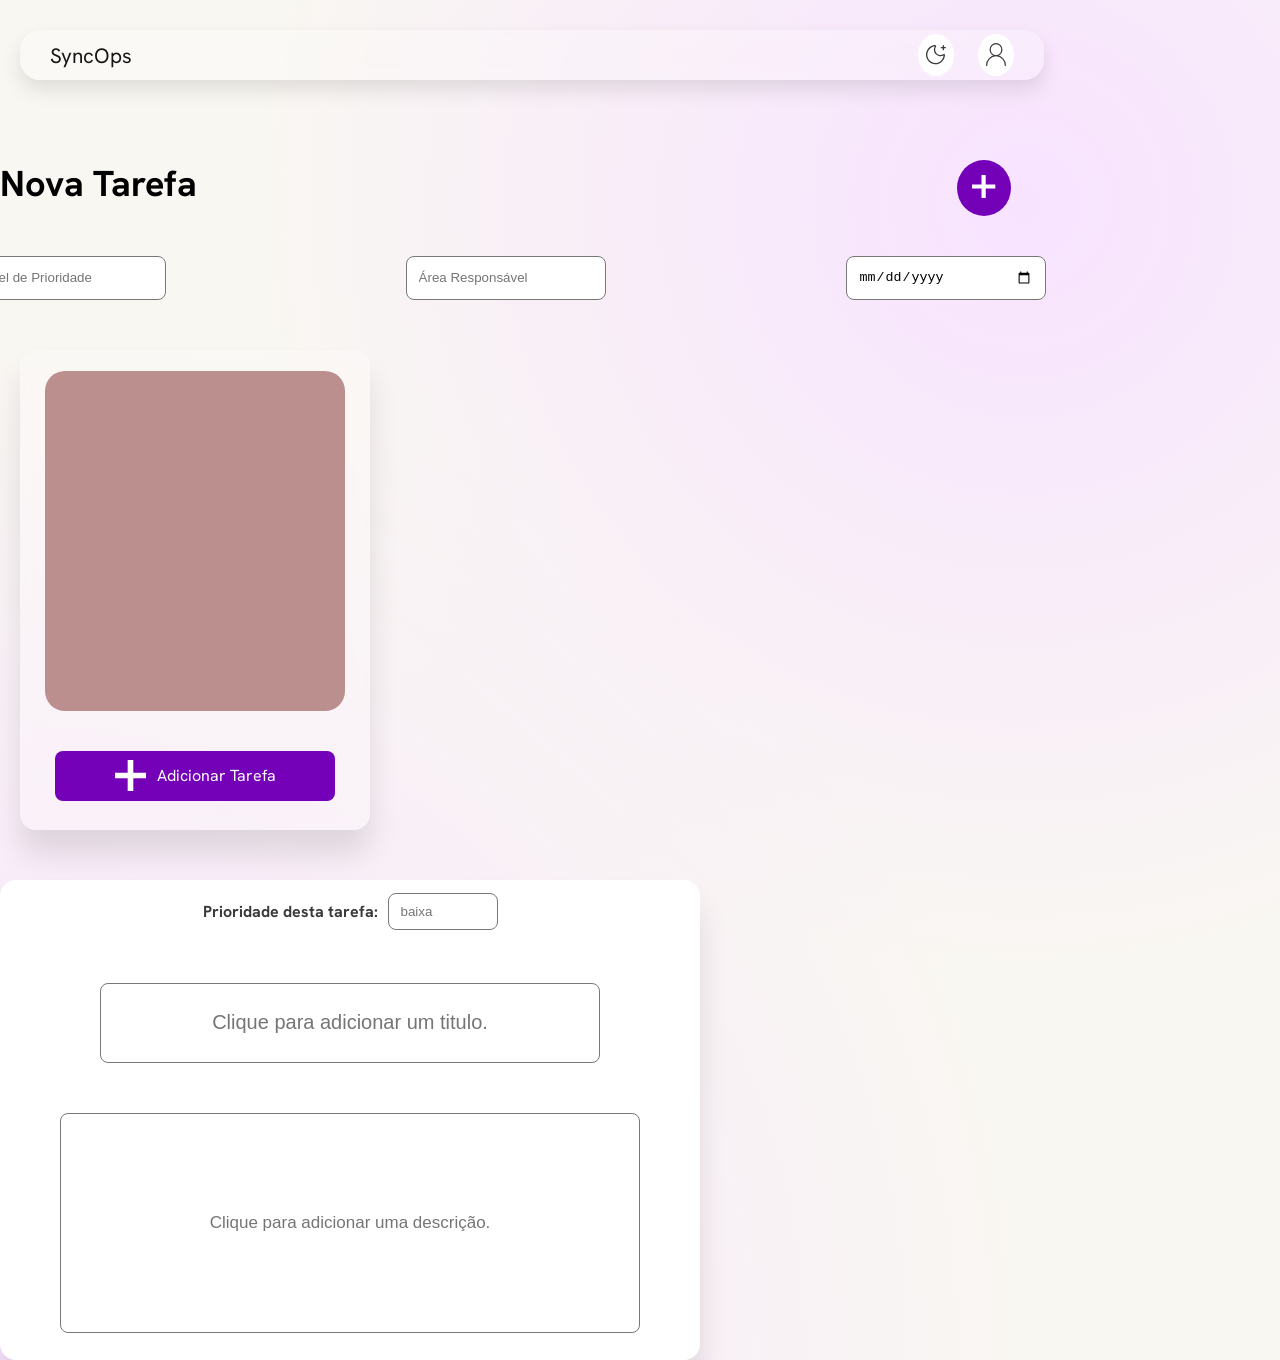
==== src/manager.html @ 4f18cb22 "chore: git pull para poder dar push" ====
<!DOCTYPE html>
<html lang="pt-BR">

<head>
     <meta charset="UTF-8">
     <meta name="viewport" content="width=device-width, initial-scale=1.0">
     <title>SyncOps</title>
     <!-- Conexão com todos os css -->
     <link rel="stylesheet" href="assets/css/base.css">
     <link rel="stylesheet" href="assets/css/layout.css">
     <link rel="stylesheet" href="assets/css/components.css">
     <link rel="stylesheet" href="assets/css/utilities.css">
     <!-- Fonte -->
     <link rel="preconnect" href="https://fonts.googleapis.com">
     <link rel="preconnect" href="https://fonts.gstatic.com" crossorigin>
     <link href="https://fonts.googleapis.com/css2?family=Hanken+Grotesk:wght@400;500;600;700&display=swap" rel="stylesheet">
     </head>

<body>
     <header>
          <div class="logo-area"> <!-- Em aguardoa logo -->
               <p>
                    <a href="index.html">
                         SyncOps
                    </a>
               </p>
          </div>

          <div class="header-acoes">
               <button class="btn-header" id="btn-darkmode" aria-label="Ativar modo escuro">
                    <svg id="darkmode-icon" viewBox="0 0 30 29" fill="none" xmlns="http://www.w3.org/2000/svg">
                         <path d="M23.1059 3.99986H29M26.0529 1V6.99971M27.5044 15.2283C27.3663 17.8324 26.4901 20.34 24.9818 22.4481C23.4735 24.5561 21.3976 26.1743 19.005 27.107C16.6125 28.0398 14.0058 28.2471 11.5 27.704C8.99413 27.1609 6.6965 25.8906 4.8848 24.0466C3.07309 22.2027 1.82489 19.864 1.29107 17.3134C0.757254 14.7627 0.960674 12.1093 1.87674 9.67381C2.79282 7.23833 4.38232 5.12508 6.4531 3.58953C8.52389 2.05397 10.9873 1.16185 13.5456 1.021C14.1423 0.988 14.4547 1.71097 14.1379 2.22544C13.0783 3.95119 12.6246 5.99156 12.8508 8.01359C13.077 10.0356 13.9698 11.9199 15.3835 13.3589C16.7972 14.798 18.6484 15.7068 20.6348 15.937C22.6213 16.1673 24.6257 15.7055 26.3211 14.6268C26.828 14.3044 27.5368 14.6208 27.5044 15.2283Z"
                              stroke="currentColor" stroke-width="2" stroke-linecap="round" stroke-linejoin="round" />
                    </svg>

               </button>

               <button class="btn-header" aria-label="Icone com usuário">
                    <svg id="user-icon" viewBox="0 0 33 38" fill="none" xmlns="http://www.w3.org/2000/svg">
                         <path d="M16.5 21C21.8503 21 26.1875 16.5228 26.1875 11C26.1875 5.47715 21.8503 1 16.5 1C11.1497 1 6.8125 5.47715 6.8125 11C6.8125 16.5228 11.1497 21 16.5 21ZM16.5 21C20.6109 21 24.5533 22.6857 27.4602 25.6863C30.367 28.6869 32 32.7565 32 37M16.5 21C12.3891 21 8.44666 22.6857 5.53985 25.6863C2.63303 28.6869 1 32.7565 1 37"
                              stroke="currentColor" stroke-width="2" stroke-linecap="round" stroke-linejoin="round" />
                    </svg>
               </button>
          </div>
     </header>
     
     <main>
          <section class="card-header">
               <div class="card-header-main">
                    <h2 class="title-h2">Nova Tarefa</h2>
                    <button id="btn-criar" aria-label="Adicionar nova tarefa">
                         <img src="assets/icons/adicionar.svg" alt="Ícone de 'mais'">
                    </button>
               </div>

               <div id="header-config">

                    <nav id="header-class">

                         <input type="text" placeholder="Nível de Prioridade">
                         <input type="text" placeholder="Área Responsável">
                         <input type="date" placeholder="Data de Encerramento" img id="img-calendario" src="assets/icons/calendario.svg" alt="Ícone de calendário">

                    </nav>


               </div>
               
          </section>

          <section class="card-tasks">

               <div class="created-tasks-container">
                    
                    <div id="created-tasks" class="tasks-list">
                         <!-- Tarefas criadas aparecerão aqui -->
                         
                    </div>
                    
                    <button id="btn-add-task">
                         <img src="assets/icons/adicionar.svg" alt="Ícone de 'mais'">
                         <p>Adicionar Tarefa</p>
                    </button>
                    
               </div>
                    
                    <div class="task-details-container">
                         <div class="task-details-class">
                              <h4 class="title-h4">Prioridade desta tarefa:</h4>
                              <input class="task-details-input" type="text" placeholder="baixa">
                         </div>
                             <div class="description-task">
                                  <input type="text"  class="description-task-title" placeholder="Clique para adicionar um titulo.">
                                   <input type="text"id="description-task-paragraph" placeholder="Clique para adicionar uma descrição.">
                             </div>
                    </div>
                    
                     
                    
                    
               </section>
    </main>
</body>

<footer>
     
</footer>
</html>
---- src/assets/css/base.css ----
:root {

  /* ============================= */
  /*     Tamanho de fontes         */
  /* ============================= */

  --text-xs: clamp(0.75rem, 0.72rem + 0.15vw, 0.85rem);
  --text-sm: clamp(0.875rem, 0.84rem + 0.2vw, 1rem);
  --text-base: clamp(1rem, 0.96rem + 0.25vw, 1.125rem);
  --text-lg: clamp(1.125rem, 1.08rem + 0.35vw, 1.25rem);
  --text-xl: clamp(1.25rem, 1.18rem + 0.45vw, 1.5rem);
  --text-2xl: clamp(1.5rem, 1.35rem + 0.7vw, 1.875rem);
  --text-3xl: clamp(1.875rem, 1.6rem + 1vw, 2.25rem);
  --text-4xl: clamp(2.25rem, 1.9rem + 1.5vw, 3rem);


  /* ============================= */
  /*     COR DE MARCA              */
  /* ============================= */

     --cor-marca-principal: #7400B8;
     --cor-gradiente: #F8E3FF;


     /* ============================= */
     /*     CORES DE TEXTO            */
     /* ============================= */

  --texto-alto-contraste: #070707;
  --texto-principal: #161616;
  --texto-hierarquia-1: #3b3b3b;
  --texto-hierarquia-2: #777675;
  --texto-hierarquia-3: #797877;
  --texto-desabilitado: #B2B2B2;
  --texto-invertido: #FEFEFE;


     /* ============================= */
     /*     STATUS (TAGS)             */
     /* ============================= */

     --status-andamento-texto: #CA7601;
     --status-andamento-bg: #FFE08D;

     --status-concluido-bg: #8FE38F;
     --status-concluido-texto: #017C05;

     --status-nao-iniciado-bg: #B9B9B9;
     --status-nao-iniciado-texto: #484848;



     /* ============================= */
     /*     PRIORIDADE                */
     /* ============================= */

     --prioridade-baixa-bg: #AFA7F8;
     --prioridade-baixa-texto: #312A71;

     --prioridade-media-bg: #EDA7F8;
     --prioridade-media-texto: #712A59;

     --prioridade-alta-bg: #FF898B;
     --prioridade-alta-texto: #A70003;


     /* ============================= */
     /*     COMPONENTES               */
     /* ============================= */

     --fundo-principal: #F9F7F2;

     /* Gradiente */
     --fundo-gradiente-principal: linear-gradient(135deg,
               #F7F7F7,
               #E0E0E0);

     --borda-separador: #E9E7E2;
     --componente-secundario: #797877;
     --componente-bg-1: #4B4B4B;
     --toggle-bg: #D7D5D3;
     --botao-claro-bg: #ffffff;

     --sombra-um: rgba(99, 99, 99, 0.2) 0px 2px 8px 0px;
     ;

}

/* ============================= */
/* 🌙 TEMA DARK MODE             */
/* ============================= */

:root.darkmode {

     /*  Marca */
     --cor-marca-principal: #A855F7;
     --cor-gradiente: #1C0125;

     /*  Texto */
     --texto-alto-contraste: #FFFFFF;
     --texto-principal: #EDEDED;
     --texto-hierarquia-1: #C2C2C2;
     --texto-hierarquia-2: #A0A0A0;
     --texto-hierarquia-3: #8A8A8A;
     --texto-desabilitado: #5E5E5E;
     --texto-invertido: #070707;


     /*  Status */
     --status-concluido-bg: #2F5D3A;
     --status-concluido-texto: #B8F5C2;

     --status-nao-iniciado-bg: #3A3A3A;
     --status-nao-iniciado-texto: #CFCFCF;

     --status-em-andamento-bg: #5A4A1F;
     --status-em-andamento-texto: #FFD978;


     /*  Prioridade */
     --prioridade-baixa-bg: #3E3A6E;
     --prioridade-baixa-texto: #CFCBFF;

     --prioridade-media-bg: #5C2C55;
     --prioridade-media-texto: #F3B6E8;

     --prioridade-alta-bg: #5C1F22;
     --prioridade-alta-texto: #FFB3B5;


     /*  Componentes */
     --fundo-principal: #121212;

     --fundo-gradiente-principal: linear-gradient(135deg,
               #080808,
               #1F1F1F);

     --borda-separador: #2A2A2A;
     --componente-secundario: #2E2E2E;
     --toggle-bg: #3A3A3A;
     --botao-claro-bg: #2A2A2A;

}


/* ============================= */
/*     RESET E BASE              */
/* ============================= */

* {
     box-sizing: border-box;
     margin: 0;
     padding: 0;
}

body {
     font-family: 'Hanken Grotesk', sans-serif;
     min-height: 100vh;
     min-height: 100vh;
     background:
          radial-gradient(circle at 80% 15%, var(--cor-gradiente), transparent 50%),
          radial-gradient(circle at 1% 100%, var(--cor-gradiente), transparent 55%),
          var(--fundo-principal);
}


  /* ============================= */
  /*     RESET E BASE              */
  /* ============================= */

  * {
     box-sizing: border-box;
     margin: 0;
     padding: 0;
  }

  body {
     font-family: 'Hanken Grotesk', sans-serif;
     min-height: 100vh;
     min-height: 100vh;
     background:
          radial-gradient(circle at 80% 15%, var(--cor-gradiente), transparent 50%),
          radial-gradient(circle at 1% 100%, var(--cor-gradiente), transparent 55%),
          var(--fundo-principal);
  }
---- src/assets/css/layout.css ----
/* ============================= */
  /*     HEADER                    */
  /* ============================= */

  header {
     max-width: 100%;
     width: 80%;
     height: 50px;
     display: flex;
     justify-content:space-between;
     justify-self: center;
     margin: 30px 20px 0px 20px;
     padding: 0 30px 0px 30px;
     position: sticky;

     background: rgba(255, 255, 255, 0.232);
     border-radius: 20px;
     box-shadow: 0 10px 20px rgba(0, 0, 0, 0.1);
     backdrop-filter: blur(6px);
     -webkit-backdrop-filter: blur(6px);
  }

  .logo-area {
     align-content: center;
     font-size: 1.3em;
     color: var(--texto-hierarquia-1);
     text-decoration: none;
  }

   .logo-area {
     align-content: center;
     max-width: 100%;
     width: 100px;
  }

   .logo-area a {  /* Placeholder */ 
     align-content: center;
     font-size: 1em;
     color: var(--texto-principal);
     text-decoration: none;
  }

  .header-acoes {
     display: flex;
     justify-content: space-around;
     gap: 24px;
     padding: 4px 0px 4px 0px;
  }

  .btn-header {
     background-color: var(--botao-claro-bg);
     border: transparent;
     padding: 8px;
     border-radius: 50%;
     align-items: center;
     display: flex;
     transition: all 0.3s;
  }
  
     #darkmode-icon,
     #user-icon {
       color: var(--texto-hierarquia-1);
       width: 20px;
    }
  
  .btn-header:hover {
     background-color: var(--fundo-principal);
  }


   /* ============================= */
  /*     Main                      */
  /* ============================= */

  main {
     max-width: 100%;
     width: 79vw;
     margin-top: 40px;
     justify-self: center;
  }


  /* ============================= */
  /*     Dashboard Geral            */
  /* ============================= */

  .card-header {
     max-width: 100%;
     width: 79vw;
     display: flex;
     margin-top: 80px;
     flex-direction: column;
  }

  .card-header-main {
     display: flex;
     justify-content: space-between;
  }

  .card-header-ferramentas {
     display: flex;
     margin-top: 20px;
     /* max-width: 100%; */
     /* width: 79vw; */
     flex-direction: row;
     justify-content: space-between;
     align-items: center;
     gap: 40px;
  }
  #header-config {
     display: flex;
     justify-content: center;
     gap: 10px;
     
  }

  #header-class{
       display: flex;
       margin: 40px 0px 20px 0px;
       justify-content: center;
       gap: 240px;
  }

  input {
     padding: 12px;
     border-radius: 8px;
     border: 1px solid var(--componente-secundario);
     width: 200px;
  }

/* ============================= */
  /*     CARDS DE TASKS            */
  /* ============================= */

.card-tasks{
       display: flex;
       align-items: center;
       gap: 20px;
         flex-wrap: wrap;
}

  #card-container {
     max-width: 100%;
     height: 500px;
     margin-top: 20px;
     border-radius: 20px;


     /* Efeito glass */
     background: rgba(255, 255, 255, 0.19);
     border-radius: 16px;
     box-shadow: 0 24px 30px rgba(0, 0, 0, 0.106);
     backdrop-filter: blur(6px);
     -webkit-backdrop-filter: blur(6px);
     border: 1px solid rgba(255, 255, 255, 0.08); 
  }
  /* ============================= */
  /*     DESCRIÇÃO DAS TASKS       */
  /* ============================= */
.created-tasks-container {
     display: flex;
      flex-direction: column;
      align-items: center;
     gap: 20px;
     width: 350px;
     height: 480px;
       margin: 30px 20px;
       border-radius: 20px;

        /* Efeito glass */
     background: rgba(255, 255, 255, 0.19);
     border-radius: 16px;
     box-shadow: 0 24px 30px rgba(0, 0, 0, 0.106);
     backdrop-filter: blur(6px);
     -webkit-backdrop-filter: blur(6px);
     border: 1px solid rgba(255, 255, 255, 0.08); 
      
  }
  .tasks-list {
   background-color: rosybrown;
     display: flex;
     flex-direction: column;
   width: 300px;
   margin: 20px 0px;
     height: 340px;
     border-radius: 20px;

      gap: 20px;
      
  }
  #btn-add-task {
     display: flex;
     justify-content: center;
     align-items: center;
     gap: 10px;
     width: 280px;
     height: 50px;
     background-color: var(--cor-marca-principal);
     border: transparent;
     border-radius: 8px;
     transition: all 0.3s;
     color: white;
      font-family: "Hanken Grotesk", sans-serif;
      font-size: 16px;
  }
  .task-details-container {
     display: flex;
     flex-direction: column;
     gap: 8px;
     width: 700px;
     height: 480px;
     padding: 12px;
     border-radius: 8px;

         /* Efeito glass */
     background: rgba(255, 255, 255, 250);
     border-radius: 16px;
     box-shadow: 0 24px 30px rgba(0, 0, 0, 0.106);
     backdrop-filter: blur(6px);
     -webkit-backdrop-filter: blur(6px);
     border: 1px solid rgba(255, 255, 255, 0.08); 
      
  }
  .task-details-class {
     display: flex;
     justify-content: center;
    align-items: center;
     gap: 10px;

  }
  .task-details-input {
     width: 110px;
     height: 37px;
   
  }
  .description-task {
    display: flex;
    margin-top: 45px;
     justify-content: center;
     align-items: center;
     flex-direction: column;
     gap: 50px;
  }
  .description-task-title {
    width: 500px;
      height: 80px;
      text-align: center;
      font-size: 20px;

  }
  #description-task-paragraph {
    width: 580px;
    height: 220px;
    text-align: center;
    font-size: 17px;
  }
  


  .filtro-grupo {
     display: flex;
     gap: 40px;
  }
---- src/assets/css/components.css ----
/* ============================= */
  /*    Botoes                     */
  /* ============================= */

  /* ---------- Dashboard --------- */

  #btn-criar {
       background-color: var(--cor-marca-principal);
       padding: 15px;
       border-radius: 100%;
       border: transparent;
       transition: all 0.3s;
  }

  #btn-criar img {
       width: 24px;
       height: auto;
  }

  #btn-criar:hover {
       background-color: rgb(137, 24, 243);
  /* Dashboard */

  #btn-criar {
     background-color: var(--cor-marca-principal);
     padding: 15px;
     border-radius: 100%;
     border: transparent;
     transition: all 0.3s;
  }

  #btn-criar img {
     width: 24px;
     height: auto;
  }

  #btn-criar:hover {
     background-color: rgb(137, 24, 243);
  }


  .btn-filtro {
     background-color: transparent;
     width: 120px;
     height: 30px;
     border-radius: 20px;
     border: 2px solid var(--toggle-bg);
     font-size: var(--text-sm);
     color: var(--texto-hierarquia-2);
     font-weight: 400;
     font-family: 'Hanken Grotesk', sans-serif;
     transition: all 0.3s;
  }

  .btn-filtro:hover {
     background-color: var(--toggle-bg);
  }

  .btn-filtro.ativo {
     background-color: var(--componente-bg-1);
     border: 2px solid var(--componente-bg-1);
     color: var(--texto-invertido);
  }

    .btn-filtro.ativo:hover {
     background-color: var();
    }


    
  /* ============================= */
  /*    Search Bar                 */
  /* ============================= */

  .buscar-wrapper {
     display: flex;
     width: 100%;
     align-items: center;
     max-width: 400px;
     height: 38px;
     background-color: transparent;
     border: 1px solid var(--componente-secundario);
     border-radius: 20px;
     padding: 10px 5px;
     transition: border-color 0.3s ease;
     gap: 12px; 
   
  }

  .buscar-wrapper:focus-within {
    border-color: var(--cor-marca-principal);
    box-shadow: 1px 3px 5px var(--cor-gradiente);
    color: violet
}

 #search-bar {
     height: 30px;
     max-width: 100%;
     width: 200px;
     flex: 1;
     background-color: transparent;
     border: none;
     outline: none;
     color: var(--texto-principal);
     font-size: var(--text-base);
     font-family: 'Hanken Grotesk', sans-serif;
 }

#search-icon {
     margin-left: 8px;
     color: var(--texto-principal);
     width: 20px;
 }

<<<<<<< HEAD
  #search-icon:focus {
       color: violet;
  }


  /* ============================= */
  /*    Cards                     */
  /* ============================= */

  .card {
       max-width: 100%;
       width: 378px;
       height: 326px;
       margin-bottom: 10px;
       background-color: var(--botao-claro-bg);
       /* box-shadow: 0px 2px 10px rgba(24, 1, 47, 0.212); */
       border-radius: 5%;
       outline: transparent;
       transition: all 0.3s;
       position: relative;
  }

  .card-content {
       display: flex;
       flex-direction: column;
       justify-content: space-between;
       height: 320px;
       max-width: 100%;
       padding: 40px;
       overflow: hidden;
       /* border: 1px solid; */
  }

  /* * Hover */
  .card:hover {
       box-shadow: var(--cor-gradiente) 10px 10px 50px;
       outline: 3px solid var(--cor-gradiente);
  }

  .superior-grupo {
       display: flex;
       justify-content: space-between;
  }

  .card-titulo {
       font-weight: 900;
       max-width: 300px;
       display: -webkit-box;
       -webkit-line-clamp: 2;
       -webkit-box-orient: vertical;
       overflow: hidden;
       text-overflow: ellipsis;
       font-size: var(--text-xl);
       color: var(--texto-alto-contraste);
  }

  .opcoes-icon {
       display: flex;
       gap: 4px;
       align-items: center;
       cursor: pointer;
       padding: 4px;
       flex-direction: column;
  }

  .opcoes-circulo {
       width: 5px;
       height: 5px;
       border-radius: 50%;
       background-color: var(--texto-hierarquia-3);
  }

  .card-status {
       display: flex;
       justify-content: space-around;
       margin-top: 10px;
  }

  .card-data {
       display: flex;
       justify-content: space-between;
       color: var(--texto-hierarquia-3);
  }

  /* * Submenu */
  .submenu-grupo {
       display: flex;
       position: absolute;
       flex-direction: column;
       background-color: var(--botao-claro-bg);
       color: var(--texto-alto-contraste);
       padding: 20px;
       border-radius: 10px;
       box-shadow: var(--sombra-um);
       gap: 12px;
       right: 10px;
       top: 80px;
  }

  .submenu-opts {
       background-color: transparent;
       border: none;
       cursor: pointer;
       font-family: 'Hanken Grotesk', sans-serif;
       font-size: var(--text-xs);
       font-weight: 500;
       transition: all 0.2s;
  }

  /* * Hover Submenu */
  .submenu-opts:hover {
       color: var(--cor-marca-principal);
  }


  /* ============================= */
  /*    Tags                      */
  /* ============================= */

  /*----- Nível de prioridade ----- */
  .tag-prioridade.alta,
  .tag-prioridade.media,
  .tag-prioridade.baixa {
       display: flex;
       align-items: center;
       gap: 10px;
       width: 100px;
       height: 26px;
       font-size: var(--text-xs);
       padding: 6px 12px;
       border-radius: 10px;
       font-weight: 700;
       box-sizing: border-box
  }

  .tag-icone {
       width: 14px;
       flex-shrink: 0;
       stroke-width: 3.2;
       overflow: visible;
  }

  .alta {
       background-color: var(--prioridade-alta-bg);
       color: var(--prioridade-alta-texto);
  }

  .media {
       background-color: var(--prioridade-media-bg);
       color: var(--prioridade-media-texto);
  }

  .baixa {
       background-color: var(--prioridade-baixa-bg);
       color: var(--prioridade-baixa-texto);
  }


  /*----- Status de Andamento ----- */
  .tag-progresso.andamento,
  .tag-progresso.concluido,
  .tag-progresso.nao-iniciada {
       display: flex;
       align-items: center;
       gap: 10px;
       width: 130px;
       height: 26px;
       font-size: var(--text-xs);
       padding: 6px 12px;
       border-radius: 10px;
       font-weight: 700;
       box-sizing: border-box
  }

  .tag-icone {
       width: 14px;
       flex-shrink: 0;
       stroke-width: 3.2;
       overflow: visible;
  }

  .andamento {
       background-color: var(--status-andamento-bg);
       color: var(--status-andamento-texto);
  }

  .concluido {
       background-color: var(--status-concluido-bg);
       color: var(--status-concluido-texto);
  }

  .nao-iniciada {
       background-color: var(--status-nao-iniciado-bg);
       color: var(--status-nao-iniciado-texto);
  }


  /* ============================= */
/*    Barra de Progresso         */
/* ============================= */
 
.progresso-wrapper {
     width: 100%;
     display: flex;
     flex-direction: column;
     gap: 4px;
     margin-bottom: 30px;
}
 
.progresso-label {
     color: var(--texto-principal);
     font-weight: 600;
}
 
.progresso-track {
     background-color: var(--toggle-bg);
     width: 100%;
     height: 5px;
     border-radius: 999px;
     overflow: hidden;
}
 
.barra-preenchimento {
     height: 5px;
     width: 0%;
     background-color: #5cb85c;
     border-radius: 999px;
     transition: width 0.4s ease;
}
 
 
/* ============================= */
/*    Modal de Confirmação       */
/* ============================= */
 
.modal-overlay {
     position: fixed;
     inset: 0; /* shorthand para top/right/bottom/left: 0 */
     background-color: rgba(0, 0, 0, 0.4);
     display: flex;
     align-items: center;
     justify-content: center;
     z-index: 1000;
 
     /* Animação de entrada */
     opacity: 0;
     transition: opacity 0.2s ease;
}
 
.modal-overlay.visivel {
     opacity: 1;
}
 
.modal-caixa {
     background-color: var(--botao-claro-bg);
     border-radius: 16px;
     padding: 32px;
     max-width: 420px;
     width: 90%;
     display: flex;
     flex-direction: column;
     gap: 12px;
     box-shadow: var(--sombra-um);
 
     /* Animação de entrada */
     transform: translateY(12px);
     transition: transform 0.2s ease;
}
 
.modal-overlay.visivel .modal-caixa {
     transform: translateY(0);
}
 
.modal-titulo {
     font-size: 1.1rem;
     font-weight: 700;
     color: var(--texto-principal);
}
 
.modal-descricao {
     font-size: 0.9rem;
     color: var(--texto-hierarquia-2);
     line-height: 1.5;
}
 
.modal-acoes {
     display: flex;
     gap: 10px;
     justify-content: flex-end;
     margin-top: 8px;
}
 
.modal-btn {
     padding: 8px 20px;
     border-radius: 8px;
     font-size: 0.875rem;
     font-weight: 600;
     cursor: pointer;
     border: none;
     transition: opacity 0.15s ease;
}
 
.modal-btn:hover {
     opacity: 0.8;
}
 
.modal-btn.cancelar {
     background-color: var(--toggle-bg);
     color: var(--texto-principal);
}
 
.modal-btn.confirmar {
     background-color: var(--prioridade-alta-bg);
     color: var(--prioridade-alta-texto);
}
=======
 #search-icon:focus {
     color: violet; 
     } 
>>>>>>> 4e9e2ad780a8cc58b24d7ddf243a93322675481b
---- src/assets/css/utilities.css ----
.title-h2 {
     font-size: var(--text-3xl);
}

.invisible {
     display: none;
}
.title-h4 {
  color:  #3A3A3A;
}
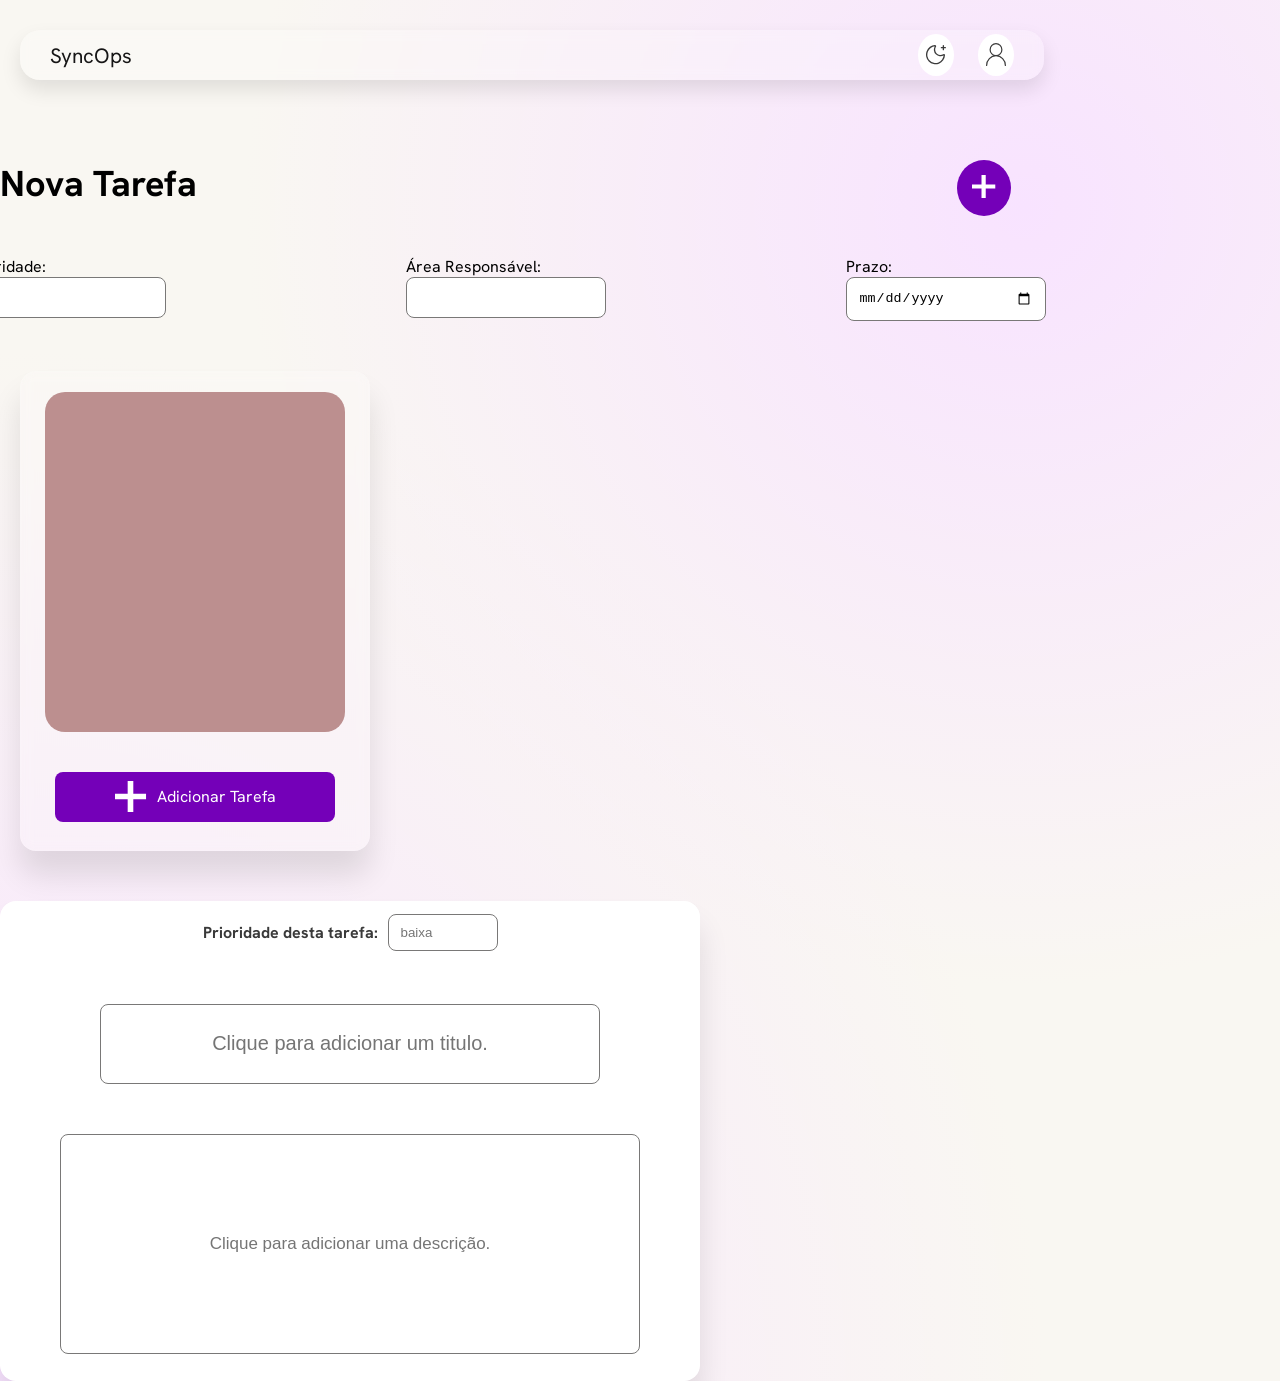
==== commit baa9f2ea: "chore: resolvendo conflitos de merge entre dashboard e dev" ====
--- a/src/manager.html
+++ b/src/manager.html
@@ -57,9 +57,21 @@
 
                     <nav id="header-class">
 
-                         <input type="text" placeholder="Nível de Prioridade">
-                         <input type="text" placeholder="Área Responsável">
-                         <input type="date" placeholder="Data de Encerramento" img id="img-calendario" src="assets/icons/calendario.svg" alt="Ícone de calendário">
+
+                         <div class="config-task1">
+                              <label for="prioridade">Prioridade:</label>
+                              <input type="text" >
+                         </div>
+
+                         <div class="config-task2">
+                              <label for="stack">Área Responsável:</label>
+                              <input type="text" >
+                         </div>
+
+                         <div class="config-task3">
+                              <label  for="area-responsavel"> Prazo:</label>
+                              <input type="date"  >
+                         </div>
 
                     </nav>
 
--- a/src/assets/css/layout.css
+++ b/src/assets/css/layout.css
@@ -119,6 +119,12 @@
        margin: 40px 0px 20px 0px;
        justify-content: center;
        gap: 240px;
+  }
+ #header-config {
+     display: flex;
+     justify-content: center;
+     gap: 10px;
+     
   }
 
   input {
@@ -138,7 +144,6 @@
        gap: 20px;
          flex-wrap: wrap;
 }
-
   #card-container {
      max-width: 100%;
      height: 500px;
--- a/src/assets/css/components.css
+++ b/src/assets/css/components.css
@@ -19,6 +19,7 @@
 
   #btn-criar:hover {
        background-color: rgb(137, 24, 243);
+  }
   /* Dashboard */
 
   #btn-criar {
@@ -112,7 +113,6 @@
      width: 20px;
  }
 
-<<<<<<< HEAD
   #search-icon:focus {
        color: violet;
   }
@@ -428,8 +428,6 @@
      background-color: var(--prioridade-alta-bg);
      color: var(--prioridade-alta-texto);
 }
-=======
  #search-icon:focus {
      color: violet; 
      } 
->>>>>>> 4e9e2ad780a8cc58b24d7ddf243a93322675481b
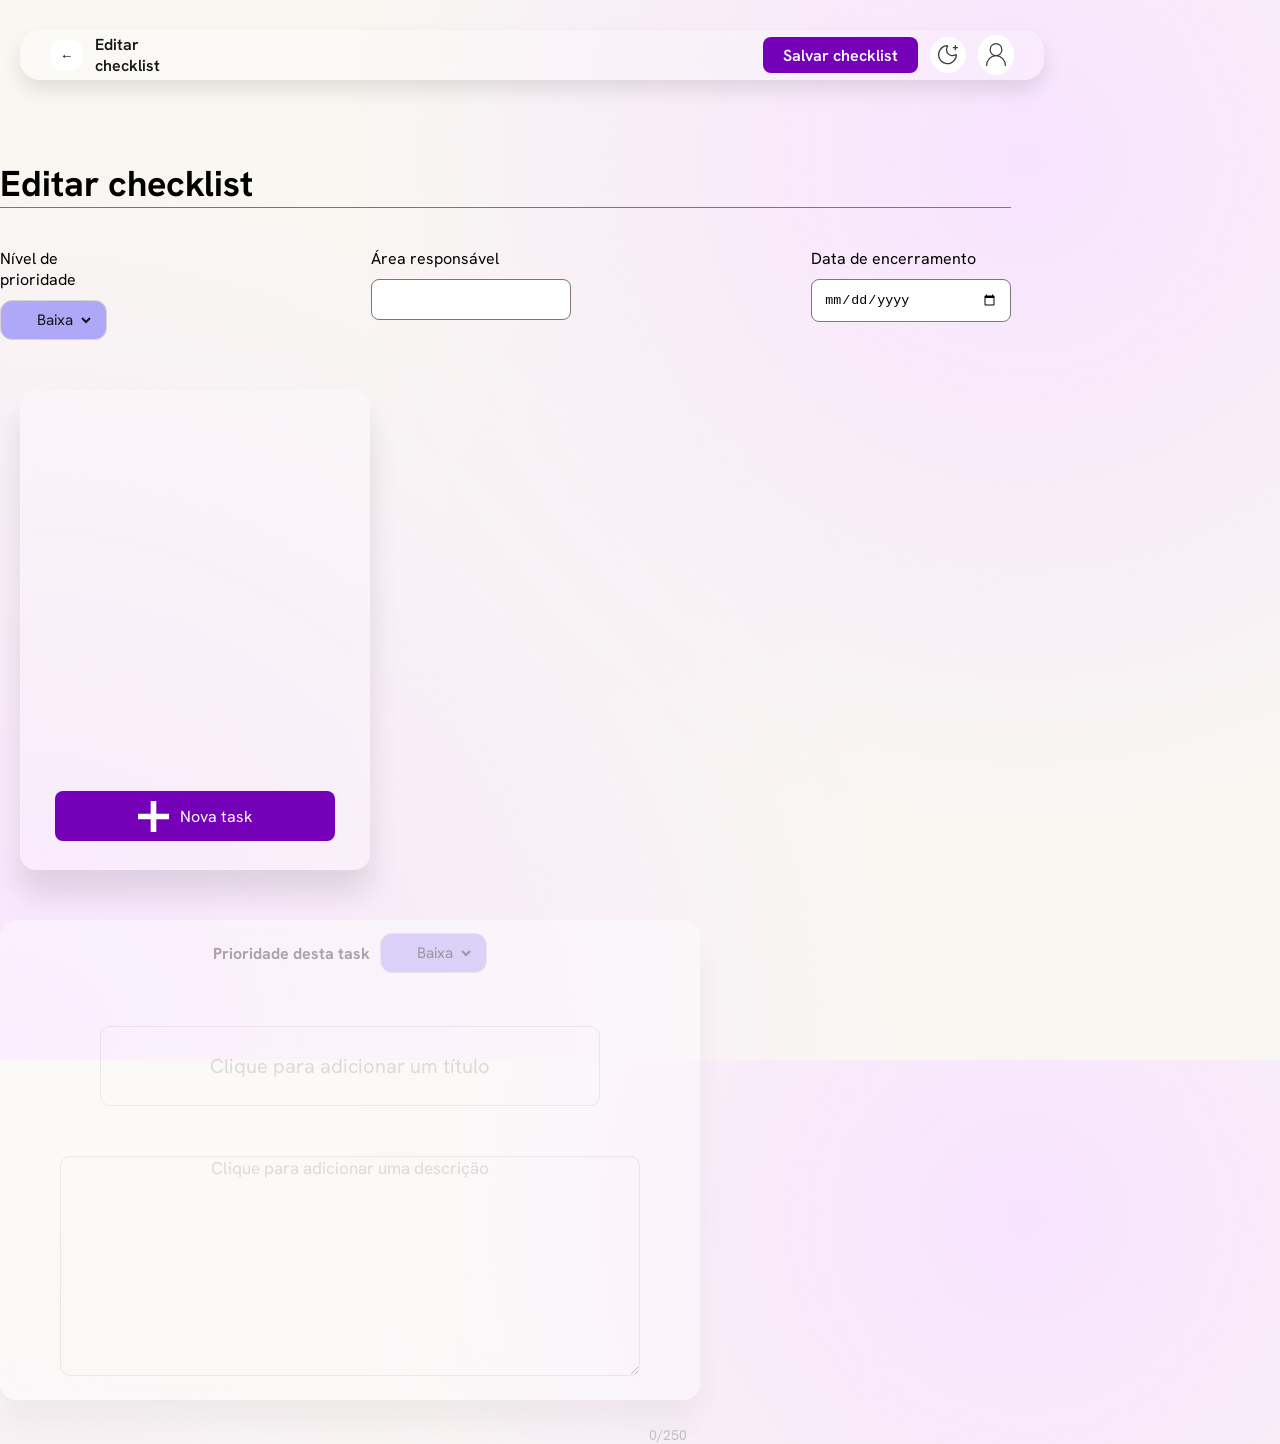
==== commit a5d4c176: "." ====
--- a/src/manager.html
+++ b/src/manager.html
@@ -5,6 +5,8 @@
      <meta charset="UTF-8">
      <meta name="viewport" content="width=device-width, initial-scale=1.0">
      <title>SyncOps</title>
+     <script src="assets/js/storage.js" defer></script>
+     <script src="assets/js/manager.js" defer ></script>
      <!-- Conexão com todos os css -->
      <link rel="stylesheet" href="assets/css/base.css">
      <link rel="stylesheet" href="assets/css/layout.css">
@@ -18,24 +20,23 @@
 
 <body>
      <header>
-          <div class="logo-area"> <!-- Em aguardoa logo -->
-               <p>
-                    <a href="index.html">
-                         SyncOps
-                    </a>
-               </p>
+          <div class="logo-area" style="display:flex; align-items:center; gap:12px;">
+               <button class="btn-header" aria-label="Voltar" onclick="window.history.back()" style="border-radius: 12px; padding: 8px 10px;">
+                    ←
+               </button>
+               <span style="font-size: 1rem; font-weight: 600; color: var(--texto-principal);">Editar checklist</span>
           </div>
 
-          <div class="header-acoes">
+          <div class="header-acoes" style="display:flex; align-items:center; gap:12px;">
+               <button class="btn-salvar btn-salvar-header" id="btn-save" type="button">Salvar checklist</button>
                <button class="btn-header" id="btn-darkmode" aria-label="Ativar modo escuro">
                     <svg id="darkmode-icon" viewBox="0 0 30 29" fill="none" xmlns="http://www.w3.org/2000/svg">
                          <path d="M23.1059 3.99986H29M26.0529 1V6.99971M27.5044 15.2283C27.3663 17.8324 26.4901 20.34 24.9818 22.4481C23.4735 24.5561 21.3976 26.1743 19.005 27.107C16.6125 28.0398 14.0058 28.2471 11.5 27.704C8.99413 27.1609 6.6965 25.8906 4.8848 24.0466C3.07309 22.2027 1.82489 19.864 1.29107 17.3134C0.757254 14.7627 0.960674 12.1093 1.87674 9.67381C2.79282 7.23833 4.38232 5.12508 6.4531 3.58953C8.52389 2.05397 10.9873 1.16185 13.5456 1.021C14.1423 0.988 14.4547 1.71097 14.1379 2.22544C13.0783 3.95119 12.6246 5.99156 12.8508 8.01359C13.077 10.0356 13.9698 11.9199 15.3835 13.3589C16.7972 14.798 18.6484 15.7068 20.6348 15.937C22.6213 16.1673 24.6257 15.7055 26.3211 14.6268C26.828 14.3044 27.5368 14.6208 27.5044 15.2283Z"
                               stroke="currentColor" stroke-width="2" stroke-linecap="round" stroke-linejoin="round" />
                     </svg>
-
                </button>
 
-               <button class="btn-header" aria-label="Icone com usuário">
+               <button class="btn-header" aria-label="Ícone de usuário">
                     <svg id="user-icon" viewBox="0 0 33 38" fill="none" xmlns="http://www.w3.org/2000/svg">
                          <path d="M16.5 21C21.8503 21 26.1875 16.5228 26.1875 11C26.1875 5.47715 21.8503 1 16.5 1C11.1497 1 6.8125 5.47715 6.8125 11C6.8125 16.5228 11.1497 21 16.5 21ZM16.5 21C20.6109 21 24.5533 22.6857 27.4602 25.6863C30.367 28.6869 32 32.7565 32 37M16.5 21C12.3891 21 8.44666 22.6857 5.53985 25.6863C2.63303 28.6869 1 32.7565 1 37"
                               stroke="currentColor" stroke-width="2" stroke-linecap="round" stroke-linejoin="round" />
@@ -47,10 +48,7 @@
      <main>
           <section class="card-header">
                <div class="card-header-main">
-                    <h2 class="title-h2">Nova Tarefa</h2>
-                    <button id="btn-criar" aria-label="Adicionar nova tarefa">
-                         <img src="assets/icons/adicionar.svg" alt="Ícone de 'mais'">
-                    </button>
+                    <h2 class="title-h2">Editar checklist</h2>
                </div>
 
                <div id="header-config">
@@ -59,18 +57,25 @@
 
 
                          <div class="config-task1">
-                              <label for="prioridade">Prioridade:</label>
-                              <input type="text" >
+                              <label for="prioridade">Nível de prioridade</label>
+                              <div class="priority-select-wrapper baixa">
+                                   <span class="priority-flag"></span>
+                                   <select id="prioridade" class="priority-select">
+                                        <option value="baixa">Baixa</option>
+                                        <option value="media">Média</option>
+                                        <option value="alta">Alta</option>
+                                   </select>
+                              </div>
                          </div>
 
                          <div class="config-task2">
-                              <label for="stack">Área Responsável:</label>
-                              <input type="text" >
+                              <label for="stack">Área responsável</label>
+                              <input id="stack" type="text">
                          </div>
 
                          <div class="config-task3">
-                              <label  for="area-responsavel"> Prazo:</label>
-                              <input type="date"  >
+                              <label for="prazo">Data de encerramento</label>
+                              <input id="prazo" type="date">
                          </div>
 
                     </nav>
@@ -89,22 +94,32 @@
                          
                     </div>
                     
-                    <button id="btn-add-task">
+                    <button onclick="CreateTask()" id="btn-add-task">
                          <img src="assets/icons/adicionar.svg" alt="Ícone de 'mais'">
-                         <p>Adicionar Tarefa</p>
+                         <p>Nova task</p>
                     </button>
                     
                </div>
                     
                     <div class="task-details-container">
                          <div class="task-details-class">
-                              <h4 class="title-h4">Prioridade desta tarefa:</h4>
-                              <input class="task-details-input" type="text" placeholder="baixa">
+                              <h4 class="title-h4">Prioridade desta task</h4>
+                              <div class="priority-select-wrapper baixa">
+                                   <span class="priority-flag"></span>
+                                   <select id="nivel-prioridade" class="priority-select">
+                                        <option value="baixa">Baixa</option>
+                                        <option value="media">Média</option>
+                                        <option value="alta">Alta</option>
+                                   </select>
+                              </div>
                          </div>
-                             <div class="description-task">
-                                  <input type="text"  class="description-task-title" placeholder="Clique para adicionar um titulo.">
-                                   <input type="text"id="description-task-paragraph" placeholder="Clique para adicionar uma descrição.">
-                             </div>
+                         <div class="description-task">
+                              <input type="text" class="description-task-title" id="titulo" placeholder="Clique para adicionar um título">
+                              <textarea class="description-task-paragraph" id="descricao" placeholder="Clique para adicionar uma descrição" rows="7"></textarea>
+                              <div style="display:flex; justify-content:flex-end; width:100%; color: var(--texto-hierarquia-2); font-size:0.875rem;">
+                                   <span id="descricao-count">0</span>/250
+                              </div>
+                         </div>
                     </div>
                     
                      
@@ -113,8 +128,4 @@
                </section>
     </main>
 </body>
-
-<footer>
-     
-</footer>
 </html>
--- a/src/assets/css/layout.css
+++ b/src/assets/css/layout.css
@@ -1,82 +1,84 @@
-  /* ============================= */
+/* ============================= */
   /*     HEADER                    */
   /* ============================= */
 
   header {
-     max-width: 100%;
-     width: 80%;
-     height: 50px;
-     display: flex;
-     justify-content:space-between;
-     justify-self: center;
-     margin: 30px 20px 0px 20px;
-     padding: 0 30px 0px 30px;
-     position: sticky;
-
-     background: rgba(255, 255, 255, 0.232);
-     border-radius: 20px;
-     box-shadow: 0 10px 20px rgba(0, 0, 0, 0.1);
-     backdrop-filter: blur(6px);
-     -webkit-backdrop-filter: blur(6px);
+       max-width: 100%;
+       width: 80%;
+       height: 50px;
+       display: flex;
+       justify-content: space-between;
+       justify-self: center;
+       margin: 30px 20px 0px 20px;
+       padding: 0 30px 0px 30px;
+       position: sticky;
+
+       background: rgba(255, 255, 255, 0.232);
+       border-radius: 20px;
+       box-shadow: 0 10px 20px rgba(0, 0, 0, 0.1);
+       backdrop-filter: blur(6px);
+       -webkit-backdrop-filter: blur(6px);
   }
 
   .logo-area {
-     align-content: center;
-     font-size: 1.3em;
-     color: var(--texto-hierarquia-1);
-     text-decoration: none;
-  }
-
-   .logo-area {
-     align-content: center;
-     max-width: 100%;
-     width: 100px;
-  }
-
-   .logo-area a {  /* Placeholder */ 
-     align-content: center;
-     font-size: 1em;
-     color: var(--texto-principal);
-     text-decoration: none;
+       align-content: center;
+       font-size: 1.3em;
+       color: var(--texto-hierarquia-1);
+       text-decoration: none;
+  }
+
+  .logo-area {
+       align-content: center;
+       max-width: 100%;
+       width: 100px;
+  }
+
+  .logo-area a {
+       /* Placeholder */
+       align-content: center;
+       font-size: 1em;
+       color: var(--texto-principal);
+       text-decoration: none;
   }
 
   .header-acoes {
-     display: flex;
-     justify-content: space-around;
-     gap: 24px;
-     padding: 4px 0px 4px 0px;
+       display: flex;
+       justify-content: space-around;
+       gap: 24px;
+       padding: 4px 0px 4px 0px;
   }
 
   .btn-header {
-     background-color: var(--botao-claro-bg);
-     border: transparent;
-     padding: 8px;
-     border-radius: 50%;
-     align-items: center;
-     display: flex;
-     transition: all 0.3s;
-  }
-  
-     #darkmode-icon,
-     #user-icon {
+       background-color: var(--botao-claro-bg);
+       border: transparent;
+       padding: 8px;
+       border-radius: 50%;
+       align-items: center;
+       display: flex;
+       transition: all 0.3s;
+  }
+
+  #darkmode-icon,
+  #user-icon {
        color: var(--texto-hierarquia-1);
        width: 20px;
-    }
-  
+  }
+
   .btn-header:hover {
-     background-color: var(--fundo-principal);
-  }
-
-
-   /* ============================= */
+       background-color: var(--fundo-principal);
+  }
+
+
+  /* ============================= */
   /*     Main                      */
   /* ============================= */
 
   main {
-     max-width: 100%;
-     width: 79vw;
-     margin-top: 40px;
-     justify-self: center;
+       max-width: 100%;
+       height: 100vh;
+       width: 79vw;
+       margin-top: 40px;
+       justify-self: center;
   }
 
 
@@ -85,29 +87,35 @@
   /* ============================= */
 
   .card-header {
-     max-width: 100%;
-     width: 79vw;
-     display: flex;
-     margin-top: 80px;
-     flex-direction: column;
+       max-width: 100%;
+       width: 79vw;
+       display: flex;
+       margin-top: 80px;
+       flex-direction: column;
   }
 
   .card-header-main {
-     display: flex;
-     justify-content: space-between;
+       display: flex;
+       justify-content: space-between;
+       border-bottom: 1px solid var(--componente-secundario);
   }
 
   .card-header-ferramentas {
-     display: flex;
-     margin-top: 20px;
-     /* max-width: 100%; */
-     /* width: 79vw; */
-     flex-direction: row;
-     justify-content: space-between;
-     align-items: center;
-     gap: 40px;
-  }
-  #header-config {
+       display: flex;
+       margin-top: 20px;
+       /* max-width: 100%; */
+       /* width: 79vw; */
+       flex-direction: row;
+       justify-content: space-between;
+       align-items: center;
+       gap: 40px;
+  }
+
+  .filtro-grupo {
+       display: flex;
+       gap: 40px;
+  }
+ #header-config {
      display: flex;
      justify-content: center;
      gap: 10px;
@@ -120,11 +128,20 @@
        justify-content: center;
        gap: 240px;
   }
- #header-config {
-     display: flex;
-     justify-content: center;
-     gap: 10px;
-     
+  .config-task1 {
+     display: flex;
+     flex-direction: column;
+     gap: 10px;
+  }
+  .config-task2 {
+     display: flex;
+     flex-direction: column;
+     gap: 10px;
+  }
+  .config-task3 {
+     display: flex;
+     flex-direction: column;
+     gap: 10px;
   }
 
   input {
@@ -151,15 +168,22 @@
      border-radius: 20px;
 
 
-     /* Efeito glass */
-     background: rgba(255, 255, 255, 0.19);
-     border-radius: 16px;
-     box-shadow: 0 24px 30px rgba(0, 0, 0, 0.106);
-     backdrop-filter: blur(6px);
-     -webkit-backdrop-filter: blur(6px);
-     border: 1px solid rgba(255, 255, 255, 0.08); 
-  }
-  /* ============================= */
+       /* Efeito glass */
+       background: rgba(255, 255, 255, 0.19);
+       border-radius: 16px;
+       box-shadow: 0 24px 30px rgba(0, 0, 0, 0.106);
+       backdrop-filter: blur(6px);
+       -webkit-backdrop-filter: blur(6px);
+       border: 1px solid rgba(255, 255, 255, 0.08);
+  }
+
+  #card-grid {
+       display: grid;
+       grid-template-columns: repeat(3, 1fr);
+       gap: 10px;
+       justify-content: center;
+  }
+ /* ============================= */
   /*     DESCRIÇÃO DAS TASKS       */
   /* ============================= */
 .created-tasks-container {
@@ -193,21 +217,7 @@
       gap: 20px;
       
   }
-  #btn-add-task {
-     display: flex;
-     justify-content: center;
-     align-items: center;
-     gap: 10px;
-     width: 280px;
-     height: 50px;
-     background-color: var(--cor-marca-principal);
-     border: transparent;
-     border-radius: 8px;
-     transition: all 0.3s;
-     color: white;
-      font-family: "Hanken Grotesk", sans-serif;
-      font-size: 16px;
-  }
+  
   .task-details-container {
      display: flex;
      flex-direction: column;
@@ -236,8 +246,65 @@
   .task-details-input {
      width: 110px;
      height: 37px;
-   
-  }
+  }
+
+  .priority-select-wrapper {
+     display: flex;
+     align-items: center;
+     gap: 10px;
+     background: rgba(255, 255, 255, 0.9);
+     border: 1.5px solid var(--toggle-bg);
+     border-radius: 12px;
+     padding: 8px 12px;
+     width: fit-content;
+  }
+
+  .priority-select-wrapper .priority-flag {
+     display: inline-block;
+     width: 10px;
+     height: 18px;
+     border-radius: 3px;
+     position: relative;
+     background: var(--prioridade-baixa-bg);
+  }
+
+  .priority-select-wrapper .priority-flag::after {
+     content: "";
+     position: absolute;
+     right: -8px;
+     top: 4px;
+     width: 8px;
+     height: 6px;
+     background: inherit;
+     clip-path: polygon(0 0, 100% 50%, 0 100%);
+  }
+
+  .priority-select-wrapper.alta .priority-flag {
+     background: var(--prioridade-alta-bg);
+  }
+
+  .priority-select-wrapper.media .priority-flag {
+     background: var(--prioridade-media-bg);
+  }
+
+  .priority-select-wrapper.baixa .priority-flag {
+     background: var(--prioridade-baixa-bg);
+  }
+
+  .priority-select {
+     border: none;
+     outline: none;
+     background: transparent;
+     color: var(--texto-principal);
+     font-family: 'Hanken Grotesk', sans-serif;
+     font-size: 0.95rem;
+     cursor: pointer;
+  }
+
+  .priority-select::-ms-expand {
+     display: none;
+  }
+
   .description-task {
     display: flex;
     margin-top: 45px;
@@ -253,18 +320,62 @@
       font-size: 20px;
 
   }
-  #description-task-paragraph {
+  .description-task-paragraph {
     width: 580px;
     height: 220px;
     text-align: center;
     font-size: 17px;
   }
-  
-
-
-  .filtro-grupo {
-     display: flex;
-     gap: 40px;
-  }
-
-  
+
+/* ============================= */
+/*    Manager — Header Ações     */
+/* ============================= */
+
+.acoes-header {
+  display: flex;
+  align-items: center;
+  gap: 8px;
+  padding-bottom: 8px;
+}
+
+/* Título editável (contenteditable) */
+.title-h2[contenteditable="true"] {
+  outline: none;
+  border-radius: 6px;
+  padding: 2px 6px;
+  margin-left: -6px;
+  cursor: text;
+  transition: background 0.2s;
+}
+
+.title-h2[contenteditable="true"]:hover {
+  background-color: rgba(116, 0, 184, 0.06);
+}
+
+.title-h2[contenteditable="true"]:focus {
+  background-color: rgba(116, 0, 184, 0.08);
+  box-shadow: 0 0 0 2px rgba(116, 0, 184, 0.2);
+}
+
+
+/* ============================= */
+/*    Manager — Lista de Tasks   */
+/* ============================= */
+
+.tasks-list {
+  background-color: transparent;
+  overflow-y: auto;
+  overflow-x: hidden;
+  padding: 4px 8px;
+  scrollbar-width: thin;
+  scrollbar-color: var(--toggle-bg) transparent;
+}
+
+.tasks-list::-webkit-scrollbar {
+  width: 4px;
+}
+
+.tasks-list::-webkit-scrollbar-thumb {
+  background: var(--toggle-bg);
+  border-radius: 4px;
+}
--- a/src/assets/css/components.css
+++ b/src/assets/css/components.css
@@ -1,4 +1,4 @@
-  /* ============================= */
+/* ============================= */
   /*    Botoes                     */
   /* ============================= */
 
@@ -10,6 +10,7 @@
        border-radius: 100%;
        border: transparent;
        transition: all 0.3s;
+       cursor: pointer;
   }
 
   #btn-criar img {
@@ -20,98 +21,96 @@
   #btn-criar:hover {
        background-color: rgb(137, 24, 243);
   }
-  /* Dashboard */
-
-  #btn-criar {
+
+
+  .btn-filtro {
+       background-color: transparent;
+       width: 120px;
+       height: 30px;
+       border-radius: 20px;
+       border: 2px solid var(--toggle-bg);
+       font-size: var(--text-sm);
+       color: var(--texto-hierarquia-2);
+       font-weight: 400;
+       font-family: 'Hanken Grotesk', sans-serif;
+       transition: all 0.3s;
+  }
+
+  .btn-filtro:hover {
+       background-color: var(--toggle-bg);
+  }
+
+  .btn-filtro.ativo {
+       background-color: var(--componente-bg-1);
+       border: 2px solid var(--componente-bg-1);
+       color: var(--texto-invertido);
+  }
+
+  .btn-filtro.ativo:hover {
+       background-color: var();
+  }
+  #btn-add-task {
+     display: flex;
+     justify-content: center;
+     align-items: center;
+     gap: 10px;
+     width: 280px;
+     height: 50px;
      background-color: var(--cor-marca-principal);
-     padding: 15px;
-     border-radius: 100%;
      border: transparent;
+     border-radius: 8px;
      transition: all 0.3s;
-  }
-
-  #btn-criar img {
-     width: 24px;
-     height: auto;
-  }
-
-  #btn-criar:hover {
-     background-color: rgb(137, 24, 243);
-  }
-
-
-  .btn-filtro {
-     background-color: transparent;
-     width: 120px;
-     height: 30px;
-     border-radius: 20px;
-     border: 2px solid var(--toggle-bg);
-     font-size: var(--text-sm);
-     color: var(--texto-hierarquia-2);
-     font-weight: 400;
-     font-family: 'Hanken Grotesk', sans-serif;
-     transition: all 0.3s;
-  }
-
-  .btn-filtro:hover {
-     background-color: var(--toggle-bg);
-  }
-
-  .btn-filtro.ativo {
-     background-color: var(--componente-bg-1);
-     border: 2px solid var(--componente-bg-1);
-     color: var(--texto-invertido);
-  }
-
-    .btn-filtro.ativo:hover {
-     background-color: var();
-    }
-
-
-    
+     color: white;
+      font-family: "Hanken Grotesk", sans-serif;
+      font-size: 16px;
+      cursor: pointer;
+  }
+
+
+
   /* ============================= */
   /*    Search Bar                 */
   /* ============================= */
 
   .buscar-wrapper {
-     display: flex;
-     width: 100%;
-     align-items: center;
-     max-width: 400px;
-     height: 38px;
-     background-color: transparent;
-     border: 1px solid var(--componente-secundario);
-     border-radius: 20px;
-     padding: 10px 5px;
-     transition: border-color 0.3s ease;
-     gap: 12px; 
-   
+       display: flex;
+       width: 100%;
+       align-items: center;
+       max-width: 400px;
+       height: 38px;
+       background-color: transparent;
+       border: 1px solid var(--componente-secundario);
+       border-radius: 20px;
+       padding: 10px 5px;
+       transition: border-color 0.3s ease;
+       gap: 12px;
+
   }
 
   .buscar-wrapper:focus-within {
-    border-color: var(--cor-marca-principal);
-    box-shadow: 1px 3px 5px var(--cor-gradiente);
-    color: violet
-}
-
- #search-bar {
-     height: 30px;
-     max-width: 100%;
-     width: 200px;
-     flex: 1;
-     background-color: transparent;
-     border: none;
-     outline: none;
-     color: var(--texto-principal);
-     font-size: var(--text-base);
-     font-family: 'Hanken Grotesk', sans-serif;
- }
-
-#search-icon {
-     margin-left: 8px;
-     color: var(--texto-principal);
-     width: 20px;
- }
+       border-color: var(--cor-marca-principal);
+       box-shadow: 1px 3px 5px var(--cor-gradiente);
+       color: violet
+  }
+
+  #search-bar {
+       height: 30px;
+       max-width: 100%;
+       width: 200px;
+       flex: 1;
+       background-color: transparent;
+       border: none;
+       outline: none;
+       color: var(--texto-principal);
+       font-size: var(--text-base);
+       font-family: 'Hanken Grotesk', sans-serif;
+  }
+
+  #search-icon {
+       margin-left: 8px;
+       color: var(--texto-principal);
+       width: 20px;
+  }
 
   #search-icon:focus {
        color: violet;
@@ -310,124 +309,197 @@
   }
 
 
-  /* ============================= */
-/*    Barra de Progresso         */
-/* ============================= */
- 
-.progresso-wrapper {
-     width: 100%;
-     display: flex;
-     flex-direction: column;
-     gap: 4px;
-     margin-bottom: 30px;
-}
- 
-.progresso-label {
-     color: var(--texto-principal);
-     font-weight: 600;
-}
- 
-.progresso-track {
-     background-color: var(--toggle-bg);
-     width: 100%;
-     height: 5px;
-     border-radius: 999px;
-     overflow: hidden;
-}
- 
-.barra-preenchimento {
-     height: 5px;
-     width: 0%;
-     background-color: #5cb85c;
-     border-radius: 999px;
-     transition: width 0.4s ease;
-}
- 
- 
-/* ============================= */
-/*    Modal de Confirmação       */
-/* ============================= */
- 
-.modal-overlay {
-     position: fixed;
-     inset: 0; /* shorthand para top/right/bottom/left: 0 */
-     background-color: rgba(0, 0, 0, 0.4);
-     display: flex;
-     align-items: center;
-     justify-content: center;
-     z-index: 1000;
- 
-     /* Animação de entrada */
-     opacity: 0;
-     transition: opacity 0.2s ease;
-}
- 
-.modal-overlay.visivel {
-     opacity: 1;
-}
- 
-.modal-caixa {
-     background-color: var(--botao-claro-bg);
-     border-radius: 16px;
-     padding: 32px;
-     max-width: 420px;
-     width: 90%;
-     display: flex;
-     flex-direction: column;
-     gap: 12px;
-     box-shadow: var(--sombra-um);
- 
-     /* Animação de entrada */
-     transform: translateY(12px);
-     transition: transform 0.2s ease;
-}
- 
-.modal-overlay.visivel .modal-caixa {
-     transform: translateY(0);
-}
- 
-.modal-titulo {
-     font-size: 1.1rem;
-     font-weight: 700;
-     color: var(--texto-principal);
-}
- 
-.modal-descricao {
-     font-size: 0.9rem;
-     color: var(--texto-hierarquia-2);
-     line-height: 1.5;
-}
- 
-.modal-acoes {
-     display: flex;
-     gap: 10px;
-     justify-content: flex-end;
-     margin-top: 8px;
-}
- 
-.modal-btn {
-     padding: 8px 20px;
-     border-radius: 8px;
-     font-size: 0.875rem;
-     font-weight: 600;
-     cursor: pointer;
-     border: none;
-     transition: opacity 0.15s ease;
-}
- 
-.modal-btn:hover {
-     opacity: 0.8;
-}
- 
-.modal-btn.cancelar {
-     background-color: var(--toggle-bg);
-     color: var(--texto-principal);
-}
- 
-.modal-btn.confirmar {
-     background-color: var(--prioridade-alta-bg);
-     color: var(--prioridade-alta-texto);
-}
- #search-icon:focus {
-     color: violet; 
-     } 
+/* ============================= */
+/*    Manager — Botões Ação      */
+/* ============================= */
+
+.btn-cancelar {
+  height: 36px;
+  padding: 0 18px;
+  border-radius: 8px;
+  border: 1.5px solid var(--toggle-bg);
+  background: transparent;
+  color: var(--texto-hierarquia-2);
+  font-family: 'Hanken Grotesk', sans-serif;
+  font-size: var(--text-sm);
+  cursor: pointer;
+  transition: all 0.2s;
+}
+
+.btn-cancelar:hover {
+  border-color: var(--prioridade-alta-bg);
+  color: var(--prioridade-alta-texto);
+  background-color: var(--prioridade-alta-bg);
+}
+
+.btn-salvar {
+  height: 36px;
+  padding: 0 20px;
+  border-radius: 8px;
+  border: transparent;
+  background-color: var(--cor-marca-principal);
+  color: #ffffff;
+  font-family: 'Hanken Grotesk', sans-serif;
+  font-size: var(--text-sm);
+  font-weight: 600;
+  cursor: pointer;
+  transition: all 0.2s;
+}
+
+.btn-salvar:hover {
+  background-color: rgb(137, 24, 243);
+}
+
+.btn-salvar:disabled {
+  opacity: 0.45;
+  cursor: not-allowed;
+}
+
+
+/* ============================= */
+/*    Manager — Task Item        */
+/* ============================= */
+
+.task-item {
+  display: flex;
+  align-items: center;
+  gap: 10px;
+  width: 100%;
+  padding: 10px 12px;
+  border-radius: 10px;
+  background-color: rgba(255, 255, 255, 0.55);
+  border: 1.5px solid transparent;
+  cursor: pointer;
+  transition: background 0.2s, border-color 0.2s;
+  position: relative;
+}
+
+.task-item:hover {
+  background-color: rgba(255, 255, 255, 0.85);
+  border-color: var(--cor-gradiente);
+}
+
+.task-item-ativa {
+  background-color: #ffffff;
+  border-color: var(--cor-marca-principal);
+  box-shadow: 0 0 0 3px rgba(116, 0, 184, 0.08);
+}
+
+.task-item-numero {
+  font-size: var(--text-xs);
+  font-weight: 600;
+  color: var(--texto-hierarquia-2);
+  min-width: 20px;
+  font-variant-numeric: tabular-nums;
+  flex-shrink: 0;
+}
+
+.task-item-ativa .task-item-numero {
+  color: var(--cor-marca-principal);
+}
+
+.task-item-corpo {
+  flex: 1;
+  display: flex;
+  flex-direction: column;
+  gap: 4px;
+  overflow: hidden;
+}
+
+.task-item-titulo {
+  font-size: var(--text-sm);
+  font-weight: 500;
+  color: var(--texto-principal);
+  white-space: nowrap;
+  overflow: hidden;
+  text-overflow: ellipsis;
+}
+
+/* Badge de prioridade dentro do item — reusa .alta/.media/.baixa existentes */
+.task-item-prioridade {
+  font-size: 10px;
+  font-weight: 700;
+  padding: 2px 8px;
+  border-radius: 20px;
+  width: fit-content;
+  text-transform: capitalize;
+}
+
+/* Botão remover — só aparece no hover */
+.task-item-remover {
+  background: none;
+  border: none;
+  padding: 4px;
+  border-radius: 6px;
+  color: var(--texto-hierarquia-2);
+  cursor: pointer;
+  opacity: 0;
+  flex-shrink: 0;
+  display: flex;
+  align-items: center;
+  justify-content: center;
+  transition: opacity 0.15s, color 0.15s, background 0.15s;
+}
+
+.task-item:hover .task-item-remover {
+  opacity: 1;
+}
+
+.task-item-remover:hover {
+  color: var(--prioridade-alta-texto);
+  background-color: var(--prioridade-alta-bg);
+}
+
+.tasks-empty {
+  font-size: var(--text-xs);
+  color: var(--texto-hierarquia-2);
+  text-align: center;
+  line-height: 1.6;
+  padding: 32px 16px;
+}
+
+
+/* ============================= */
+/*    Manager — Inputs Detalhes  */
+/* ============================= */
+
+.description-task-title,
+.description-task-paragraph {
+  border: 1.5px solid var(--toggle-bg);
+  border-radius: 10px;
+  font-family: 'Hanken Grotesk', sans-serif;
+  color: var(--texto-principal);
+  background: transparent;
+  transition: border-color 0.2s, box-shadow 0.2s;
+  outline: none;
+}
+
+.description-task-title:focus,
+.description-task-paragraph:focus,
+.task-details-input:focus {
+  border-color: var(--cor-marca-principal);
+  box-shadow: 0 0 0 3px rgba(116, 0, 184, 0.1);
+}
+
+.description-task-title::placeholder,
+.description-task-paragraph::placeholder {
+  color: var(--texto-desabilitado);
+}
+
+
+/* ============================= */
+/*    Manager — Dark mode        */
+/* ============================= */
+
+:root.darkmode .task-item {
+  background-color: rgba(255, 255, 255, 0.04);
+}
+
+:root.darkmode .task-item:hover {
+  background-color: rgba(255, 255, 255, 0.09);
+}
+
+:root.darkmode .task-item-ativa {
+  background-color: rgba(168, 85, 247, 0.12);
+  border-color: var(--cor-marca-principal);
+}
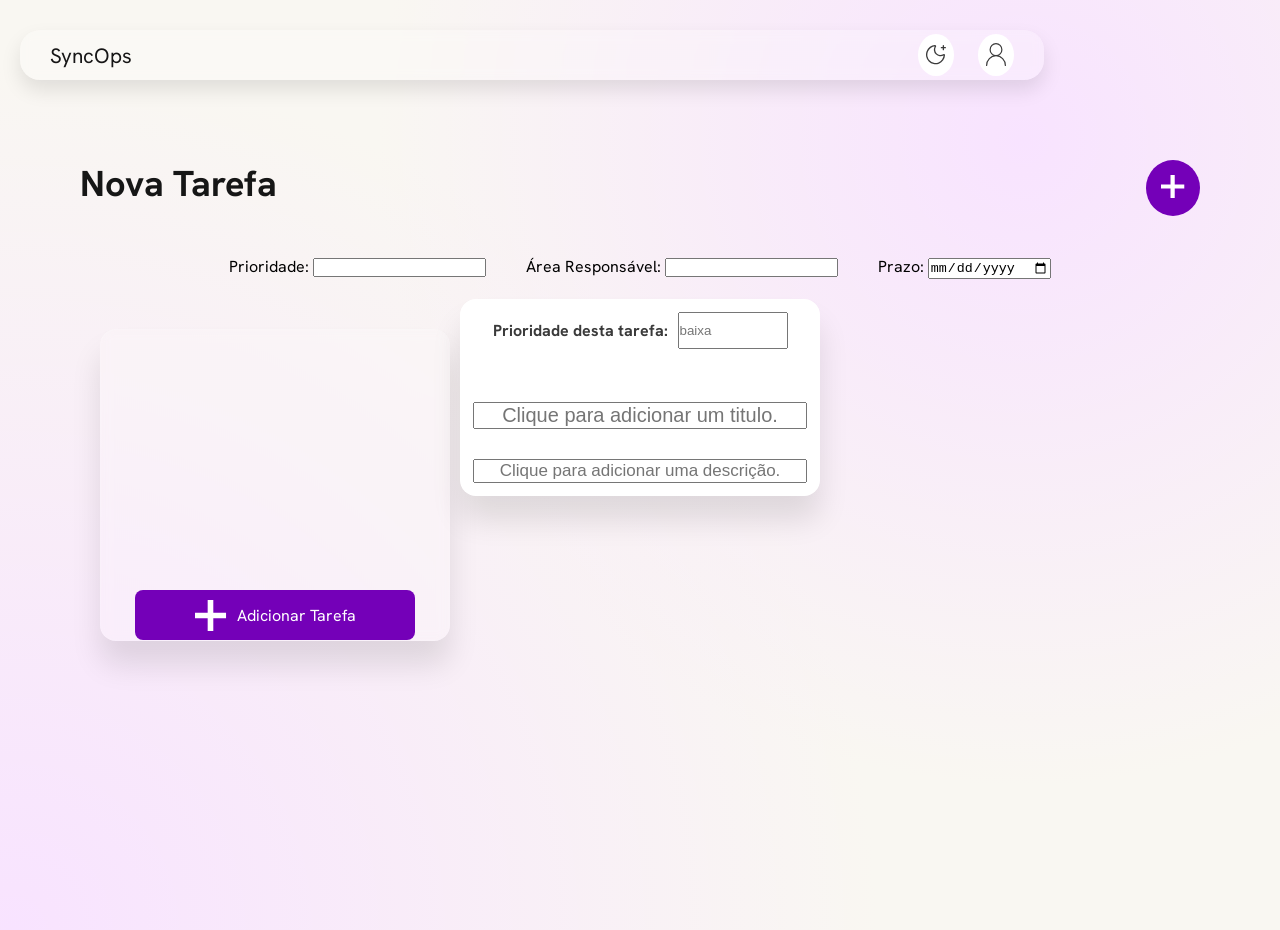
==== commit 529fd8e4: "Merge 390b622efe0e3a43a6a1d239d7d97a934be55630 into 74b62a515bb50a5ec7eb164b2531dd041a7510aa" ====
--- a/src/manager.html
+++ b/src/manager.html
@@ -5,8 +5,6 @@
      <meta charset="UTF-8">
      <meta name="viewport" content="width=device-width, initial-scale=1.0">
      <title>SyncOps</title>
-     <script src="assets/js/storage.js" defer></script>
-     <script src="assets/js/manager.js" defer ></script>
      <!-- Conexão com todos os css -->
      <link rel="stylesheet" href="assets/css/base.css">
      <link rel="stylesheet" href="assets/css/layout.css">
@@ -20,23 +18,24 @@
 
 <body>
      <header>
-          <div class="logo-area" style="display:flex; align-items:center; gap:12px;">
-               <button class="btn-header" aria-label="Voltar" onclick="window.history.back()" style="border-radius: 12px; padding: 8px 10px;">
-                    ←
-               </button>
-               <span style="font-size: 1rem; font-weight: 600; color: var(--texto-principal);">Editar checklist</span>
+          <div class="logo-area"> <!-- Em aguardoa logo -->
+               <p>
+                    <a href="index.html">
+                         SyncOps
+                    </a>
+               </p>
           </div>
 
-          <div class="header-acoes" style="display:flex; align-items:center; gap:12px;">
-               <button class="btn-salvar btn-salvar-header" id="btn-save" type="button">Salvar checklist</button>
+          <div class="header-acoes">
                <button class="btn-header" id="btn-darkmode" aria-label="Ativar modo escuro">
                     <svg id="darkmode-icon" viewBox="0 0 30 29" fill="none" xmlns="http://www.w3.org/2000/svg">
                          <path d="M23.1059 3.99986H29M26.0529 1V6.99971M27.5044 15.2283C27.3663 17.8324 26.4901 20.34 24.9818 22.4481C23.4735 24.5561 21.3976 26.1743 19.005 27.107C16.6125 28.0398 14.0058 28.2471 11.5 27.704C8.99413 27.1609 6.6965 25.8906 4.8848 24.0466C3.07309 22.2027 1.82489 19.864 1.29107 17.3134C0.757254 14.7627 0.960674 12.1093 1.87674 9.67381C2.79282 7.23833 4.38232 5.12508 6.4531 3.58953C8.52389 2.05397 10.9873 1.16185 13.5456 1.021C14.1423 0.988 14.4547 1.71097 14.1379 2.22544C13.0783 3.95119 12.6246 5.99156 12.8508 8.01359C13.077 10.0356 13.9698 11.9199 15.3835 13.3589C16.7972 14.798 18.6484 15.7068 20.6348 15.937C22.6213 16.1673 24.6257 15.7055 26.3211 14.6268C26.828 14.3044 27.5368 14.6208 27.5044 15.2283Z"
                               stroke="currentColor" stroke-width="2" stroke-linecap="round" stroke-linejoin="round" />
                     </svg>
+
                </button>
 
-               <button class="btn-header" aria-label="Ícone de usuário">
+               <button class="btn-header" aria-label="Icone com usuário">
                     <svg id="user-icon" viewBox="0 0 33 38" fill="none" xmlns="http://www.w3.org/2000/svg">
                          <path d="M16.5 21C21.8503 21 26.1875 16.5228 26.1875 11C26.1875 5.47715 21.8503 1 16.5 1C11.1497 1 6.8125 5.47715 6.8125 11C6.8125 16.5228 11.1497 21 16.5 21ZM16.5 21C20.6109 21 24.5533 22.6857 27.4602 25.6863C30.367 28.6869 32 32.7565 32 37M16.5 21C12.3891 21 8.44666 22.6857 5.53985 25.6863C2.63303 28.6869 1 32.7565 1 37"
                               stroke="currentColor" stroke-width="2" stroke-linecap="round" stroke-linejoin="round" />
@@ -48,7 +47,10 @@
      <main>
           <section class="card-header">
                <div class="card-header-main">
-                    <h2 class="title-h2">Editar checklist</h2>
+                    <h2 class="title-h2">Nova Tarefa</h2>
+                    <button id="btn-criar" aria-label="Adicionar nova tarefa">
+                         <img src="assets/icons/adicionar.svg" alt="Ícone de 'mais'">
+                    </button>
                </div>
 
                <div id="header-config">
@@ -57,25 +59,18 @@
 
 
                          <div class="config-task1">
-                              <label for="prioridade">Nível de prioridade</label>
-                              <div class="priority-select-wrapper baixa">
-                                   <span class="priority-flag"></span>
-                                   <select id="prioridade" class="priority-select">
-                                        <option value="baixa">Baixa</option>
-                                        <option value="media">Média</option>
-                                        <option value="alta">Alta</option>
-                                   </select>
-                              </div>
+                              <label for="prioridade">Prioridade:</label>
+                              <input type="text" >
                          </div>
 
                          <div class="config-task2">
-                              <label for="stack">Área responsável</label>
-                              <input id="stack" type="text">
+                              <label for="stack">Área Responsável:</label>
+                              <input type="text" >
                          </div>
 
                          <div class="config-task3">
-                              <label for="prazo">Data de encerramento</label>
-                              <input id="prazo" type="date">
+                              <label  for="area-responsavel"> Prazo:</label>
+                              <input type="date"  >
                          </div>
 
                     </nav>
@@ -94,32 +89,22 @@
                          
                     </div>
                     
-                    <button onclick="CreateTask()" id="btn-add-task">
+                    <button id="btn-add-task">
                          <img src="assets/icons/adicionar.svg" alt="Ícone de 'mais'">
-                         <p>Nova task</p>
+                         <p>Adicionar Tarefa</p>
                     </button>
                     
                </div>
                     
                     <div class="task-details-container">
                          <div class="task-details-class">
-                              <h4 class="title-h4">Prioridade desta task</h4>
-                              <div class="priority-select-wrapper baixa">
-                                   <span class="priority-flag"></span>
-                                   <select id="nivel-prioridade" class="priority-select">
-                                        <option value="baixa">Baixa</option>
-                                        <option value="media">Média</option>
-                                        <option value="alta">Alta</option>
-                                   </select>
-                              </div>
+                              <h4 class="title-h4">Prioridade desta tarefa:</h4>
+                              <input class="task-details-input" type="text" placeholder="baixa">
                          </div>
-                         <div class="description-task">
-                              <input type="text" class="description-task-title" id="titulo" placeholder="Clique para adicionar um título">
-                              <textarea class="description-task-paragraph" id="descricao" placeholder="Clique para adicionar uma descrição" rows="7"></textarea>
-                              <div style="display:flex; justify-content:flex-end; width:100%; color: var(--texto-hierarquia-2); font-size:0.875rem;">
-                                   <span id="descricao-count">0</span>/250
-                              </div>
-                         </div>
+                             <div class="description-task">
+                                  <input type="text"  class="description-task-title" placeholder="Clique para adicionar um titulo.">
+                                   <input type="text"id="description-task-paragraph" placeholder="Clique para adicionar uma descrição.">
+                             </div>
                     </div>
                     
                      
@@ -128,4 +113,8 @@
                </section>
     </main>
 </body>
+
+<footer>
+     
+</footer>
 </html>
--- a/src/assets/css/layout.css
+++ b/src/assets/css/layout.css
@@ -1,4 +1,4 @@
-/* ============================= */
+  /* ============================= */
   /*     HEADER                    */
   /* ============================= */
 
@@ -73,309 +73,294 @@
   /*     Main                      */
   /* ============================= */
 
-  main {
+main {
+  max-width: 1200px;
+  margin: 0 auto;
+  padding: 0 40px;
+  box-sizing: border-box;
+  width: 100%;
+}
+
+
+  /* ============================= */
+  /*     Dashboard Geral            */
+  /* ============================= */
+
+ #card-container {
+  max-width: 1200px;
+  margin: 20px auto;  
+  padding: 0 20px;
+  box-sizing: border-box;
+  justify-content: center;
+}
+
+  #card-grid {
+       display: grid;
+       grid-template-columns: repeat(auto-fill, minmax(300px, 1fr));
+       gap: 20px;
+       align-items: start;
+       width: 100%;
+       padding: 20px;
+       box-sizing: border-box;
+       justify-content: center;
+       align-content: center;
+  }
+
+  .card-content {
+       display: flex;
+       flex-direction: column;
+       gap: 16px;
+       padding: 24px;
+       height: auto;
+  }
+
+  .card-header {
+       width: 100%;
+       display: flex;
+       margin-top: 80px;
+       flex-direction: column;
+  }
+
+  .card-header-main {
+       display: flex;
+       justify-content: space-between;
+       flex-wrap: wrap;
+       gap: 12px;
+  }
+
+  .card-header-ferramentas {
+       display: flex;
+       margin-top: 20px;
+       flex-direction: row;
+       flex-wrap: wrap;
+       justify-content: space-between;
+       align-items: center;
+       gap: 12px;
+  }
+
+  #header-config {
+       display: flex;
+       justify-content: center;
+       gap: 10px;
+       flex-wrap: wrap;
+  }
+
+  #header-class {
+       display: flex;
+       margin: 40px 0px 20px 0px;
+       justify-content: center;
+       gap: 40px;
+       flex-wrap: wrap;
+  }
+
+  /* ============================= */
+  /*    Cards de Tasks             */
+  /* ============================= */
+
+  .card-tasks {
+       display: grid;
+       grid-template-columns: repeat(auto-fill, minmax(300px, 1fr));
+       gap: 20px;
+       align-items: start;
+       width: 100%;
+  }
+
+  #card-container {
        max-width: 100%;
-       height: 100vh;
-       width: 79vw;
-       margin-top: 40px;
-       justify-self: center;
-  }
-
-
-  /* ============================= */
-  /*     Dashboard Geral            */
-  /* ============================= */
-
-  .card-header {
-       max-width: 100%;
-       width: 79vw;
-       display: flex;
-       margin-top: 80px;
-       flex-direction: column;
-  }
-
-  .card-header-main {
-       display: flex;
-       justify-content: space-between;
-       border-bottom: 1px solid var(--componente-secundario);
-  }
-
-  .card-header-ferramentas {
-       display: flex;
+       height: auto;
+       min-height: 200px;
        margin-top: 20px;
-       /* max-width: 100%; */
-       /* width: 79vw; */
-       flex-direction: row;
-       justify-content: space-between;
-       align-items: center;
-       gap: 40px;
-  }
-
-  .filtro-grupo {
-       display: flex;
-       gap: 40px;
-  }
- #header-config {
-     display: flex;
-     justify-content: center;
-     gap: 10px;
-     
-  }
-
-  #header-class{
-       display: flex;
-       margin: 40px 0px 20px 0px;
-       justify-content: center;
-       gap: 240px;
-  }
-  .config-task1 {
-     display: flex;
-     flex-direction: column;
-     gap: 10px;
-  }
-  .config-task2 {
-     display: flex;
-     flex-direction: column;
-     gap: 10px;
-  }
-  .config-task3 {
-     display: flex;
-     flex-direction: column;
-     gap: 10px;
-  }
-
-  input {
-     padding: 12px;
-     border-radius: 8px;
-     border: 1px solid var(--componente-secundario);
-     width: 200px;
-  }
-
-/* ============================= */
-  /*     CARDS DE TASKS            */
-  /* ============================= */
-
-.card-tasks{
-       display: flex;
-       align-items: center;
-       gap: 20px;
-         flex-wrap: wrap;
-}
-  #card-container {
-     max-width: 100%;
-     height: 500px;
-     margin-top: 20px;
-     border-radius: 20px;
-
-
-       /* Efeito glass */
+       border-radius: 20px;
        background: rgba(255, 255, 255, 0.19);
-       border-radius: 16px;
        box-shadow: 0 24px 30px rgba(0, 0, 0, 0.106);
        backdrop-filter: blur(6px);
        -webkit-backdrop-filter: blur(6px);
        border: 1px solid rgba(255, 255, 255, 0.08);
   }
 
-  #card-grid {
-       display: grid;
-       grid-template-columns: repeat(3, 1fr);
+  /* ============================= */
+  /*    Descrição das Tasks        */
+  /* ============================= */
+
+  .created-tasks-container {
+       display: flex;
+       flex-direction: column;
+       align-items: center;
+       gap: 20px;
+       width: 100%;
+       max-width: 350px;
+       height: auto;
+       min-height: 300px;
+       margin: 30px 20px;
+       border-radius: 16px;
+       background: rgba(255, 255, 255, 0.19);
+       box-shadow: 0 24px 30px rgba(0, 0, 0, 0.106);
+       backdrop-filter: blur(6px);
+       -webkit-backdrop-filter: blur(6px);
+       border: 1px solid rgba(255, 255, 255, 0.08);
+  }
+
+  .tasks-list {
+       display: flex;
+       flex-direction: column;
+       width: 90%;
+       margin: 20px 0;
+       height: auto;
+       min-height: 200px;
+       border-radius: 20px;
+       gap: 20px;
+  }
+
+  #btn-add-task {
+       display: flex;
+       justify-content: center;
+       align-items: center;
        gap: 10px;
-       justify-content: center;
-  }
- /* ============================= */
-  /*     DESCRIÇÃO DAS TASKS       */
-  /* ============================= */
-.created-tasks-container {
-     display: flex;
-      flex-direction: column;
-      align-items: center;
-     gap: 20px;
-     width: 350px;
-     height: 480px;
-       margin: 30px 20px;
-       border-radius: 20px;
-
-        /* Efeito glass */
-     background: rgba(255, 255, 255, 0.19);
-     border-radius: 16px;
-     box-shadow: 0 24px 30px rgba(0, 0, 0, 0.106);
-     backdrop-filter: blur(6px);
-     -webkit-backdrop-filter: blur(6px);
-     border: 1px solid rgba(255, 255, 255, 0.08); 
-      
-  }
-  .tasks-list {
-   background-color: rosybrown;
-     display: flex;
-     flex-direction: column;
-   width: 300px;
-   margin: 20px 0px;
-     height: 340px;
-     border-radius: 20px;
-
-      gap: 20px;
-      
-  }
-  
+       width: 90%;
+       max-width: 280px;
+       height: 50px;
+       background-color: var(--cor-marca-principal);
+       border: transparent;
+       border-radius: 8px;
+       transition: all 0.3s;
+       color: white;
+       font-family: "Hanken Grotesk", sans-serif;
+       font-size: 16px;
+  }
+
   .task-details-container {
-     display: flex;
-     flex-direction: column;
-     gap: 8px;
-     width: 700px;
-     height: 480px;
-     padding: 12px;
-     border-radius: 8px;
-
-         /* Efeito glass */
-     background: rgba(255, 255, 255, 250);
-     border-radius: 16px;
-     box-shadow: 0 24px 30px rgba(0, 0, 0, 0.106);
-     backdrop-filter: blur(6px);
-     -webkit-backdrop-filter: blur(6px);
-     border: 1px solid rgba(255, 255, 255, 0.08); 
-      
-  }
+       display: flex;
+       flex-direction: column;
+       gap: 8px;
+       width: 100%;
+       max-width: 700px;
+       height: auto;
+       padding: 12px;
+       border-radius: 16px;
+       background: rgba(255, 255, 255, 250);
+       box-shadow: 0 24px 30px rgba(0, 0, 0, 0.106);
+       backdrop-filter: blur(6px);
+       -webkit-backdrop-filter: blur(6px);
+       border: 1px solid rgba(255, 255, 255, 0.08);
+  }
+
   .task-details-class {
-     display: flex;
-     justify-content: center;
-    align-items: center;
-     gap: 10px;
-
-  }
+       display: flex;
+       justify-content: center;
+       align-items: center;
+       gap: 10px;
+       flex-wrap: wrap;
+  }
+
   .task-details-input {
-     width: 110px;
-     height: 37px;
-  }
-
-  .priority-select-wrapper {
-     display: flex;
-     align-items: center;
-     gap: 10px;
-     background: rgba(255, 255, 255, 0.9);
-     border: 1.5px solid var(--toggle-bg);
-     border-radius: 12px;
-     padding: 8px 12px;
-     width: fit-content;
-  }
-
-  .priority-select-wrapper .priority-flag {
-     display: inline-block;
-     width: 10px;
-     height: 18px;
-     border-radius: 3px;
-     position: relative;
-     background: var(--prioridade-baixa-bg);
-  }
-
-  .priority-select-wrapper .priority-flag::after {
-     content: "";
-     position: absolute;
-     right: -8px;
-     top: 4px;
-     width: 8px;
-     height: 6px;
-     background: inherit;
-     clip-path: polygon(0 0, 100% 50%, 0 100%);
-  }
-
-  .priority-select-wrapper.alta .priority-flag {
-     background: var(--prioridade-alta-bg);
-  }
-
-  .priority-select-wrapper.media .priority-flag {
-     background: var(--prioridade-media-bg);
-  }
-
-  .priority-select-wrapper.baixa .priority-flag {
-     background: var(--prioridade-baixa-bg);
-  }
-
-  .priority-select {
-     border: none;
-     outline: none;
-     background: transparent;
-     color: var(--texto-principal);
-     font-family: 'Hanken Grotesk', sans-serif;
-     font-size: 0.95rem;
-     cursor: pointer;
-  }
-
-  .priority-select::-ms-expand {
-     display: none;
+       width: 110px;
+       height: 37px;
   }
 
   .description-task {
-    display: flex;
-    margin-top: 45px;
-     justify-content: center;
-     align-items: center;
-     flex-direction: column;
-     gap: 50px;
-  }
+       display: flex;
+       margin-top: 45px;
+       justify-content: center;
+       align-items: center;
+       flex-direction: column;
+       gap: 30px;
+  }
+
   .description-task-title {
-    width: 500px;
-      height: 80px;
-      text-align: center;
-      font-size: 20px;
-
-  }
-  .description-task-paragraph {
-    width: 580px;
-    height: 220px;
-    text-align: center;
-    font-size: 17px;
-  }
-
-/* ============================= */
-/*    Manager — Header Ações     */
-/* ============================= */
-
-.acoes-header {
-  display: flex;
-  align-items: center;
-  gap: 8px;
-  padding-bottom: 8px;
-}
-
-/* Título editável (contenteditable) */
-.title-h2[contenteditable="true"] {
-  outline: none;
-  border-radius: 6px;
-  padding: 2px 6px;
-  margin-left: -6px;
-  cursor: text;
-  transition: background 0.2s;
-}
-
-.title-h2[contenteditable="true"]:hover {
-  background-color: rgba(116, 0, 184, 0.06);
-}
-
-.title-h2[contenteditable="true"]:focus {
-  background-color: rgba(116, 0, 184, 0.08);
-  box-shadow: 0 0 0 2px rgba(116, 0, 184, 0.2);
-}
-
-
-/* ============================= */
-/*    Manager — Lista de Tasks   */
-/* ============================= */
-
-.tasks-list {
-  background-color: transparent;
-  overflow-y: auto;
-  overflow-x: hidden;
-  padding: 4px 8px;
-  scrollbar-width: thin;
-  scrollbar-color: var(--toggle-bg) transparent;
-}
-
-.tasks-list::-webkit-scrollbar {
-  width: 4px;
-}
-
-.tasks-list::-webkit-scrollbar-thumb {
-  background: var(--toggle-bg);
-  border-radius: 4px;
-}+       width: 100%;
+       max-width: 500px;
+       height: auto;
+       text-align: center;
+       font-size: clamp(16px, 2.5vw, 20px);
+  }
+
+  #description-task-paragraph {
+       width: 100%;
+       max-width: 580px;
+       height: auto;
+       text-align: center;
+       font-size: clamp(14px, 2vw, 17px);
+  }
+
+
+  /* ============================= */
+  /*    Media Queries              */
+  /* ============================= */
+
+
+  /* Dashboard */
+
+  @media (max-width: 925px) {
+       .card-header-ferramentas {
+            justify-content: center;
+       }
+  }
+
+  @media (max-width: 768px) {
+       .card-header {
+            max-width: 100%;
+       }
+
+       .buscar-wrapper {
+            max-width: 100%;
+       }
+
+       .filtro-grupo {
+            justify-content: center;
+            gap: 6px;
+       }
+
+       .btn-filtro {
+            font-size: var(--text-xs);
+            padding: 0 12px;
+       }
+
+       .card-tasks {
+            justify-content: center;
+       }
+
+       .created-tasks-container {
+            max-width: 100%;
+            margin: 20px 10px;
+       }
+  }
+
+  @media (max-width: 480px) {
+       .card {
+            width: 100%;
+            height: auto;
+       }
+
+       .card-content {
+            display: flex;
+            flex-direction: column;
+            justify-content: space-between;
+            padding: 24px;
+            height: 100%;
+            min-height: 220px;
+       }
+
+       .filtro-grupo {
+            gap: 6px;
+       }
+
+       .btn-filtro {
+            padding: 0 10px;
+            font-size: 11px;
+       }
+
+       #header-class {
+            gap: 20px;
+       }
+
+       .task-details-container {
+            max-width: 100%;
+       }
+
+       .description-task {
+            margin-top: 20px;
+            gap: 20px;
+       }
+
+
+  }
--- a/src/assets/css/components.css
+++ b/src/assets/css/components.css
@@ -1,4 +1,4 @@
-/* ============================= */
+  /* ============================= */
   /*    Botoes                     */
   /* ============================= */
 
@@ -10,7 +10,6 @@
        border-radius: 100%;
        border: transparent;
        transition: all 0.3s;
-       cursor: pointer;
   }
 
   #btn-criar img {
@@ -21,96 +20,132 @@
   #btn-criar:hover {
        background-color: rgb(137, 24, 243);
   }
-
+  /* Dashboard */
+
+  #btn-criar {
+     background-color: var(--cor-marca-principal);
+     padding: 15px;
+     border-radius: 100%;
+     border: transparent;
+     transition: all 0.3s;
+  }
+
+  #btn-criar img {
+     width: 24px;
+     height: auto;
+  }
+
+  #btn-criar:hover {
+     background-color: rgb(137, 24, 243);
+  }
+
+  
+  .filtro-grupo {
+     display: flex;
+     gap: 40px;
+     justify-content: space-around;
+
+  }
 
   .btn-filtro {
-       background-color: transparent;
-       width: 120px;
-       height: 30px;
-       border-radius: 20px;
-       border: 2px solid var(--toggle-bg);
-       font-size: var(--text-sm);
-       color: var(--texto-hierarquia-2);
-       font-weight: 400;
-       font-family: 'Hanken Grotesk', sans-serif;
-       transition: all 0.3s;
+     background-color: transparent;
+     width: 120px;
+     height: 30px;
+     border-radius: 20px;
+     border: 2px solid var(--toggle-bg);
+     font-size: var(--text-sm);
+     color: var(--texto-hierarquia-2);
+     font-weight: 400;
+     font-family: 'Hanken Grotesk', sans-serif;
+     transition: all 0.3s;
   }
 
   .btn-filtro:hover {
-       background-color: var(--toggle-bg);
+     background-color: var(--toggle-bg);
   }
 
   .btn-filtro.ativo {
-       background-color: var(--componente-bg-1);
-       border: 2px solid var(--componente-bg-1);
-       color: var(--texto-invertido);
-  }
-
-  .btn-filtro.ativo:hover {
-       background-color: var();
-  }
-  #btn-add-task {
-     display: flex;
-     justify-content: center;
-     align-items: center;
-     gap: 10px;
-     width: 280px;
-     height: 50px;
-     background-color: var(--cor-marca-principal);
-     border: transparent;
-     border-radius: 8px;
-     transition: all 0.3s;
-     color: white;
-      font-family: "Hanken Grotesk", sans-serif;
-      font-size: 16px;
-      cursor: pointer;
-  }
-
-
-
+     background-color: var(--componente-bg-1);
+     border: 2px solid var(--componente-bg-1);
+     color: var(--texto-invertido);
+  }
+
+    .btn-filtro.ativo:hover {
+     background-color: var();
+    }
+
+     /* Media Query */
+     @media (max-width: 1104px){
+          .filtro-grupo {
+               justify-content: center;
+               gap: 10px;
+          }
+
+          .btn-filtro {
+               width: 100px;
+               font-size:  var(--text-xs);
+          }
+          
+     }
+
+     @media (max-width: 762px){
+          .filtro-grupo {
+               justify-content: center;
+               gap: 10px;
+          }
+
+          .btn-filtro {
+               width: 80px;
+               font-size:  var(--text-xs);
+          }
+          
+     }
+
+
+    
   /* ============================= */
   /*    Search Bar                 */
   /* ============================= */
 
   .buscar-wrapper {
-       display: flex;
-       width: 100%;
-       align-items: center;
-       max-width: 400px;
-       height: 38px;
-       background-color: transparent;
-       border: 1px solid var(--componente-secundario);
-       border-radius: 20px;
-       padding: 10px 5px;
-       transition: border-color 0.3s ease;
-       gap: 12px;
-
+     display: flex;
+     width: 100%;
+     align-items: center;
+     max-width: 400px;
+     height: 38px;
+     background-color: transparent;
+     border: 1px solid var(--componente-secundario);
+     border-radius: 20px;
+     padding: 10px 5px;
+     transition: border-color 0.3s ease;
+     gap: 12px; 
+   
   }
 
   .buscar-wrapper:focus-within {
-       border-color: var(--cor-marca-principal);
-       box-shadow: 1px 3px 5px var(--cor-gradiente);
-       color: violet
-  }
-
-  #search-bar {
-       height: 30px;
-       max-width: 100%;
-       width: 200px;
-       flex: 1;
-       background-color: transparent;
-       border: none;
-       outline: none;
-       color: var(--texto-principal);
-       font-size: var(--text-base);
-       font-family: 'Hanken Grotesk', sans-serif;
-  }
-
-  #search-icon {
-       margin-left: 8px;
-       color: var(--texto-principal);
-       width: 20px;
-  }
+    border-color: var(--cor-marca-principal);
+    box-shadow: 1px 3px 5px var(--cor-gradiente);
+    color: violet
+}
+
+ #search-bar {
+     height: 30px;
+     max-width: 100%;
+     width: 200px;
+     flex: 1;
+     background-color: transparent;
+     border: none;
+     outline: none;
+     color: var(--texto-principal);
+     font-size: var(--text-base);
+     font-family: 'Hanken Grotesk', sans-serif;
+ }
+
+#search-icon {
+     margin-left: 8px;
+     color: var(--texto-principal);
+     width: 20px;
+ }
 
   #search-icon:focus {
        color: violet;
@@ -118,388 +153,277 @@
 
 
   /* ============================= */
-  /*    Cards                     */
-  /* ============================= */
-
-  .card {
-       max-width: 100%;
-       width: 378px;
-       height: 326px;
-       margin-bottom: 10px;
-       background-color: var(--botao-claro-bg);
-       /* box-shadow: 0px 2px 10px rgba(24, 1, 47, 0.212); */
-       border-radius: 5%;
-       outline: transparent;
-       transition: all 0.3s;
-       position: relative;
-  }
-
-  .card-content {
-       display: flex;
-       flex-direction: column;
-       justify-content: space-between;
-       height: 320px;
-       max-width: 100%;
-       padding: 40px;
-       overflow: hidden;
-       /* border: 1px solid; */
-  }
-
-  /* * Hover */
-  .card:hover {
-       box-shadow: var(--cor-gradiente) 10px 10px 50px;
-       outline: 3px solid var(--cor-gradiente);
-  }
-
-  .superior-grupo {
-       display: flex;
-       justify-content: space-between;
-  }
-
-  .card-titulo {
-       font-weight: 900;
-       max-width: 300px;
-       display: -webkit-box;
-       -webkit-line-clamp: 2;
-       -webkit-box-orient: vertical;
-       overflow: hidden;
-       text-overflow: ellipsis;
-       font-size: var(--text-xl);
-       color: var(--texto-alto-contraste);
-  }
-
-  .opcoes-icon {
-       display: flex;
-       gap: 4px;
-       align-items: center;
-       cursor: pointer;
-       padding: 4px;
-       flex-direction: column;
-  }
-
-  .opcoes-circulo {
-       width: 5px;
-       height: 5px;
-       border-radius: 50%;
-       background-color: var(--texto-hierarquia-3);
-  }
-
-  .card-status {
-       display: flex;
-       justify-content: space-around;
-       margin-top: 10px;
-  }
-
-  .card-data {
-       display: flex;
-       justify-content: space-between;
-       color: var(--texto-hierarquia-3);
-  }
-
-  /* * Submenu */
-  .submenu-grupo {
-       display: flex;
-       position: absolute;
-       flex-direction: column;
-       background-color: var(--botao-claro-bg);
-       color: var(--texto-alto-contraste);
-       padding: 20px;
-       border-radius: 10px;
-       box-shadow: var(--sombra-um);
-       gap: 12px;
-       right: 10px;
-       top: 80px;
-  }
-
-  .submenu-opts {
-       background-color: transparent;
-       border: none;
-       cursor: pointer;
-       font-family: 'Hanken Grotesk', sans-serif;
-       font-size: var(--text-xs);
-       font-weight: 500;
-       transition: all 0.2s;
-  }
-
-  /* * Hover Submenu */
-  .submenu-opts:hover {
-       color: var(--cor-marca-principal);
-  }
-
-
-  /* ============================= */
-  /*    Tags                      */
-  /* ============================= */
-
-  /*----- Nível de prioridade ----- */
-  .tag-prioridade.alta,
-  .tag-prioridade.media,
-  .tag-prioridade.baixa {
-       display: flex;
-       align-items: center;
-       gap: 10px;
-       width: 100px;
-       height: 26px;
-       font-size: var(--text-xs);
-       padding: 6px 12px;
-       border-radius: 10px;
-       font-weight: 700;
-       box-sizing: border-box
-  }
-
-  .tag-icone {
-       width: 14px;
-       flex-shrink: 0;
-       stroke-width: 3.2;
-       overflow: visible;
-  }
-
-  .alta {
-       background-color: var(--prioridade-alta-bg);
-       color: var(--prioridade-alta-texto);
-  }
-
-  .media {
-       background-color: var(--prioridade-media-bg);
-       color: var(--prioridade-media-texto);
-  }
-
-  .baixa {
-       background-color: var(--prioridade-baixa-bg);
-       color: var(--prioridade-baixa-texto);
-  }
-
-
-  /*----- Status de Andamento ----- */
-  .tag-progresso.andamento,
-  .tag-progresso.concluido,
-  .tag-progresso.nao-iniciada {
-       display: flex;
-       align-items: center;
-       gap: 10px;
-       width: 130px;
-       height: 26px;
-       font-size: var(--text-xs);
-       padding: 6px 12px;
-       border-radius: 10px;
-       font-weight: 700;
-       box-sizing: border-box
-  }
-
-  .tag-icone {
-       width: 14px;
-       flex-shrink: 0;
-       stroke-width: 3.2;
-       overflow: visible;
-  }
-
-  .andamento {
-       background-color: var(--status-andamento-bg);
-       color: var(--status-andamento-texto);
-  }
-
-  .concluido {
-       background-color: var(--status-concluido-bg);
-       color: var(--status-concluido-texto);
-  }
-
-  .nao-iniciada {
-       background-color: var(--status-nao-iniciado-bg);
-       color: var(--status-nao-iniciado-texto);
-  }
-
-
-/* ============================= */
-/*    Manager — Botões Ação      */
-/* ============================= */
-
-.btn-cancelar {
-  height: 36px;
-  padding: 0 18px;
-  border-radius: 8px;
-  border: 1.5px solid var(--toggle-bg);
-  background: transparent;
-  color: var(--texto-hierarquia-2);
+/*    Cards                      */
+/* ============================= */
+
+.card {
+  width: 100%;
+  max-width: 378px;
+  min-width: 260px;
+  height: auto;
+  min-height: 280px;
+  margin-bottom: 10px;
+  background-color: var(--botao-claro-bg);
+  border-radius: 5%;
+  outline: transparent;
+  transition: all 0.3s;
+  position: relative;
+}
+
+.card-content {
+  display: flex;
+  flex-direction: column;
+  justify-content: space-between;
+  height: 100%;
+  min-height: 280px;
+  max-width: 100%;
+  padding: 28px;
+  overflow: hidden;
+}
+
+.card:hover {
+  box-shadow: var(--cor-gradiente) 10px 10px 50px;
+  outline: 3px solid var(--cor-gradiente);
+}
+
+.superior-grupo {
+  display: flex;
+  justify-content: space-between;
+}
+
+.card-titulo {
+  font-weight: 900;
+  max-width: 100%;
+  display: -webkit-box;
+  -webkit-line-clamp: 2;
+  -webkit-box-orient: vertical;
+  overflow: hidden;
+  text-overflow: ellipsis;
+  font-size: var(--text-xl);
+  color: var(--texto-alto-contraste);
+}
+
+.opcoes-icon {
+  display: flex;
+  gap: 4px;
+  align-items: center;
+  cursor: pointer;
+  padding: 4px;
+  flex-direction: column;
+  flex-shrink: 0;
+}
+
+.opcoes-circulo {
+  width: 5px;
+  height: 5px;
+  border-radius: 50%;
+  background-color: var(--texto-hierarquia-3);
+}
+
+.card-status {
+  display: flex;
+  justify-content: flex-start;
+  gap: 8px;
+  flex-wrap: wrap;
+  margin-top: 10px;
+}
+
+.card-data {
+  display: flex;
+  justify-content: space-between;
+  flex-wrap: wrap;
+  gap: 4px;
+  color: var(--texto-hierarquia-3);
+  font-size: var(--text-xs);
+}
+
+/* Submenu */
+.submenu-grupo {
+  display: flex;
+  position: absolute;
+  flex-direction: column;
+  background-color: var(--botao-claro-bg);
+  color: var(--texto-alto-contraste);
+  padding: 20px;
+  border-radius: 10px;
+  box-shadow: var(--sombra-um);
+  gap: 12px;
+  right: 10px;
+  top: 80px;
+  z-index: 10;
+}
+
+.submenu-opts {
+  background-color: transparent;
+  border: none;
+  cursor: pointer;
   font-family: 'Hanken Grotesk', sans-serif;
-  font-size: var(--text-sm);
-  cursor: pointer;
+  font-size: var(--text-xs);
+  font-weight: 500;
   transition: all 0.2s;
 }
 
-.btn-cancelar:hover {
-  border-color: var(--prioridade-alta-bg);
-  color: var(--prioridade-alta-texto);
-  background-color: var(--prioridade-alta-bg);
-}
-
-.btn-salvar {
-  height: 36px;
-  padding: 0 20px;
-  border-radius: 8px;
-  border: transparent;
-  background-color: var(--cor-marca-principal);
-  color: #ffffff;
-  font-family: 'Hanken Grotesk', sans-serif;
-  font-size: var(--text-sm);
-  font-weight: 600;
-  cursor: pointer;
-  transition: all 0.2s;
-}
-
-.btn-salvar:hover {
-  background-color: rgb(137, 24, 243);
-}
-
-.btn-salvar:disabled {
-  opacity: 0.45;
-  cursor: not-allowed;
-}
-
-
-/* ============================= */
-/*    Manager — Task Item        */
-/* ============================= */
-
-.task-item {
+.submenu-opts:hover {
+  color: var(--cor-marca-principal);
+}
+
+
+/* ============================= */
+/*    Tags                       */
+/* ============================= */
+
+.tag-prioridade.alta,
+.tag-prioridade.media,
+.tag-prioridade.baixa,
+.tag-progresso.andamento,
+.tag-progresso.concluido,
+.tag-progresso.nao-iniciada {
   display: flex;
   align-items: center;
-  gap: 10px;
+  gap: 8px;
+  height: 26px;
+  font-size: var(--text-xs);
+  padding: 6px 10px;
+  border-radius: 10px;
+  font-weight: 700;
+  box-sizing: border-box;
+  white-space: nowrap;
+}
+
+.tag-icone {
+  width: 14px;
+  flex-shrink: 0;
+  stroke-width: 3.2;
+  overflow: visible;
+}
+
+.alta    { background-color: var(--prioridade-alta-bg);      color: var(--prioridade-alta-texto); }
+.media   { background-color: var(--prioridade-media-bg);     color: var(--prioridade-media-texto); }
+.baixa   { background-color: var(--prioridade-baixa-bg);     color: var(--prioridade-baixa-texto); }
+.andamento   { background-color: var(--status-andamento-bg);    color: var(--status-andamento-texto); }
+.concluido   { background-color: var(--status-concluido-bg);    color: var(--status-concluido-texto); }
+.nao-iniciada { background-color: var(--status-nao-iniciado-bg); color: var(--status-nao-iniciado-texto); }
+
+
+/* ============================= */
+/*    Barra de Progresso         */
+/* ============================= */
+
+.progresso-wrapper {
   width: 100%;
-  padding: 10px 12px;
-  border-radius: 10px;
-  background-color: rgba(255, 255, 255, 0.55);
-  border: 1.5px solid transparent;
-  cursor: pointer;
-  transition: background 0.2s, border-color 0.2s;
-  position: relative;
-}
-
-.task-item:hover {
-  background-color: rgba(255, 255, 255, 0.85);
-  border-color: var(--cor-gradiente);
-}
-
-.task-item-ativa {
-  background-color: #ffffff;
-  border-color: var(--cor-marca-principal);
-  box-shadow: 0 0 0 3px rgba(116, 0, 184, 0.08);
-}
-
-.task-item-numero {
-  font-size: var(--text-xs);
-  font-weight: 600;
-  color: var(--texto-hierarquia-2);
-  min-width: 20px;
-  font-variant-numeric: tabular-nums;
-  flex-shrink: 0;
-}
-
-.task-item-ativa .task-item-numero {
-  color: var(--cor-marca-principal);
-}
-
-.task-item-corpo {
-  flex: 1;
   display: flex;
   flex-direction: column;
   gap: 4px;
+  margin-bottom: 16px;
+}
+
+.progresso-label {
+  color: var(--texto-principal);
+  font-weight: 600;
+}
+
+.progresso-track {
+  background-color: var(--toggle-bg);
+  width: 100%;
+  height: 5px;
+  border-radius: 999px;
   overflow: hidden;
 }
 
-.task-item-titulo {
-  font-size: var(--text-sm);
-  font-weight: 500;
-  color: var(--texto-principal);
-  white-space: nowrap;
-  overflow: hidden;
-  text-overflow: ellipsis;
-}
-
-/* Badge de prioridade dentro do item — reusa .alta/.media/.baixa existentes */
-.task-item-prioridade {
-  font-size: 10px;
-  font-weight: 700;
-  padding: 2px 8px;
-  border-radius: 20px;
-  width: fit-content;
-  text-transform: capitalize;
-}
-
-/* Botão remover — só aparece no hover */
-.task-item-remover {
-  background: none;
-  border: none;
-  padding: 4px;
-  border-radius: 6px;
-  color: var(--texto-hierarquia-2);
-  cursor: pointer;
-  opacity: 0;
-  flex-shrink: 0;
-  display: flex;
-  align-items: center;
-  justify-content: center;
-  transition: opacity 0.15s, color 0.15s, background 0.15s;
-}
-
-.task-item:hover .task-item-remover {
-  opacity: 1;
-}
-
-.task-item-remover:hover {
-  color: var(--prioridade-alta-texto);
-  background-color: var(--prioridade-alta-bg);
-}
-
-.tasks-empty {
-  font-size: var(--text-xs);
-  color: var(--texto-hierarquia-2);
-  text-align: center;
-  line-height: 1.6;
-  padding: 32px 16px;
-}
-
-
-/* ============================= */
-/*    Manager — Inputs Detalhes  */
-/* ============================= */
-
-.description-task-title,
-.description-task-paragraph {
-  border: 1.5px solid var(--toggle-bg);
-  border-radius: 10px;
-  font-family: 'Hanken Grotesk', sans-serif;
-  color: var(--texto-principal);
-  background: transparent;
-  transition: border-color 0.2s, box-shadow 0.2s;
-  outline: none;
-}
-
-.description-task-title:focus,
-.description-task-paragraph:focus,
-.task-details-input:focus {
-  border-color: var(--cor-marca-principal);
-  box-shadow: 0 0 0 3px rgba(116, 0, 184, 0.1);
-}
-
-.description-task-title::placeholder,
-.description-task-paragraph::placeholder {
-  color: var(--texto-desabilitado);
-}
-
-
-/* ============================= */
-/*    Manager — Dark mode        */
-/* ============================= */
-
-:root.darkmode .task-item {
-  background-color: rgba(255, 255, 255, 0.04);
-}
-
-:root.darkmode .task-item:hover {
-  background-color: rgba(255, 255, 255, 0.09);
-}
-
-:root.darkmode .task-item-ativa {
-  background-color: rgba(168, 85, 247, 0.12);
-  border-color: var(--cor-marca-principal);
-}+.barra-preenchimento {
+  height: 5px;
+  width: 0%;
+  background-color: #5cb85c;
+  border-radius: 999px;
+  transition: width 0.4s ease;
+}
+
+ 
+ 
+/* ============================= */
+/*    Modal de Confirmação       */
+/* ============================= */
+ 
+.modal-overlay {
+     position: fixed;
+     inset: 0; /* shorthand para top/right/bottom/left: 0 */
+     background-color: rgba(0, 0, 0, 0.4);
+     display: flex;
+     align-items: center;
+     justify-content: center;
+     z-index: 1000;
+ 
+     /* Animação de entrada */
+     opacity: 0;
+     transition: opacity 0.2s ease;
+}
+ 
+.modal-overlay.visivel {
+     opacity: 1;
+}
+ 
+.modal-caixa {
+     background-color: var(--botao-claro-bg);
+     border-radius: 16px;
+     padding: 32px;
+     max-width: 420px;
+     width: 90%;
+     display: flex;
+     flex-direction: column;
+     gap: 12px;
+     box-shadow: var(--sombra-um);
+ 
+     /* Animação de entrada */
+     transform: translateY(12px);
+     transition: transform 0.2s ease;
+}
+ 
+.modal-overlay.visivel .modal-caixa {
+     transform: translateY(0);
+}
+ 
+.modal-titulo {
+     font-size: 1.1rem;
+     font-weight: 700;
+     color: var(--texto-principal);
+}
+ 
+.modal-descricao {
+     font-size: 0.9rem;
+     color: var(--texto-hierarquia-2);
+     line-height: 1.5;
+}
+ 
+.modal-acoes {
+     display: flex;
+     gap: 10px;
+     justify-content: flex-end;
+     margin-top: 8px;
+}
+ 
+.modal-btn {
+     padding: 8px 20px;
+     border-radius: 8px;
+     font-size: 0.875rem;
+     font-weight: 600;
+     cursor: pointer;
+     border: none;
+     transition: opacity 0.15s ease;
+}
+ 
+.modal-btn:hover {
+     opacity: 0.8;
+}
+ 
+.modal-btn.cancelar {
+     background-color: var(--toggle-bg);
+     color: var(--texto-principal);
+}
+ 
+.modal-btn.confirmar {
+     background-color: var(--prioridade-alta-bg);
+     color: var(--prioridade-alta-texto);
+}
+ #search-icon:focus {
+     color: violet; 
+     } 
--- a/src/assets/css/utilities.css
+++ b/src/assets/css/utilities.css
@@ -1,5 +1,6 @@
 .title-h2 {
      font-size: var(--text-3xl);
+     color: var(--texto-principal);
 }
 
 .invisible {
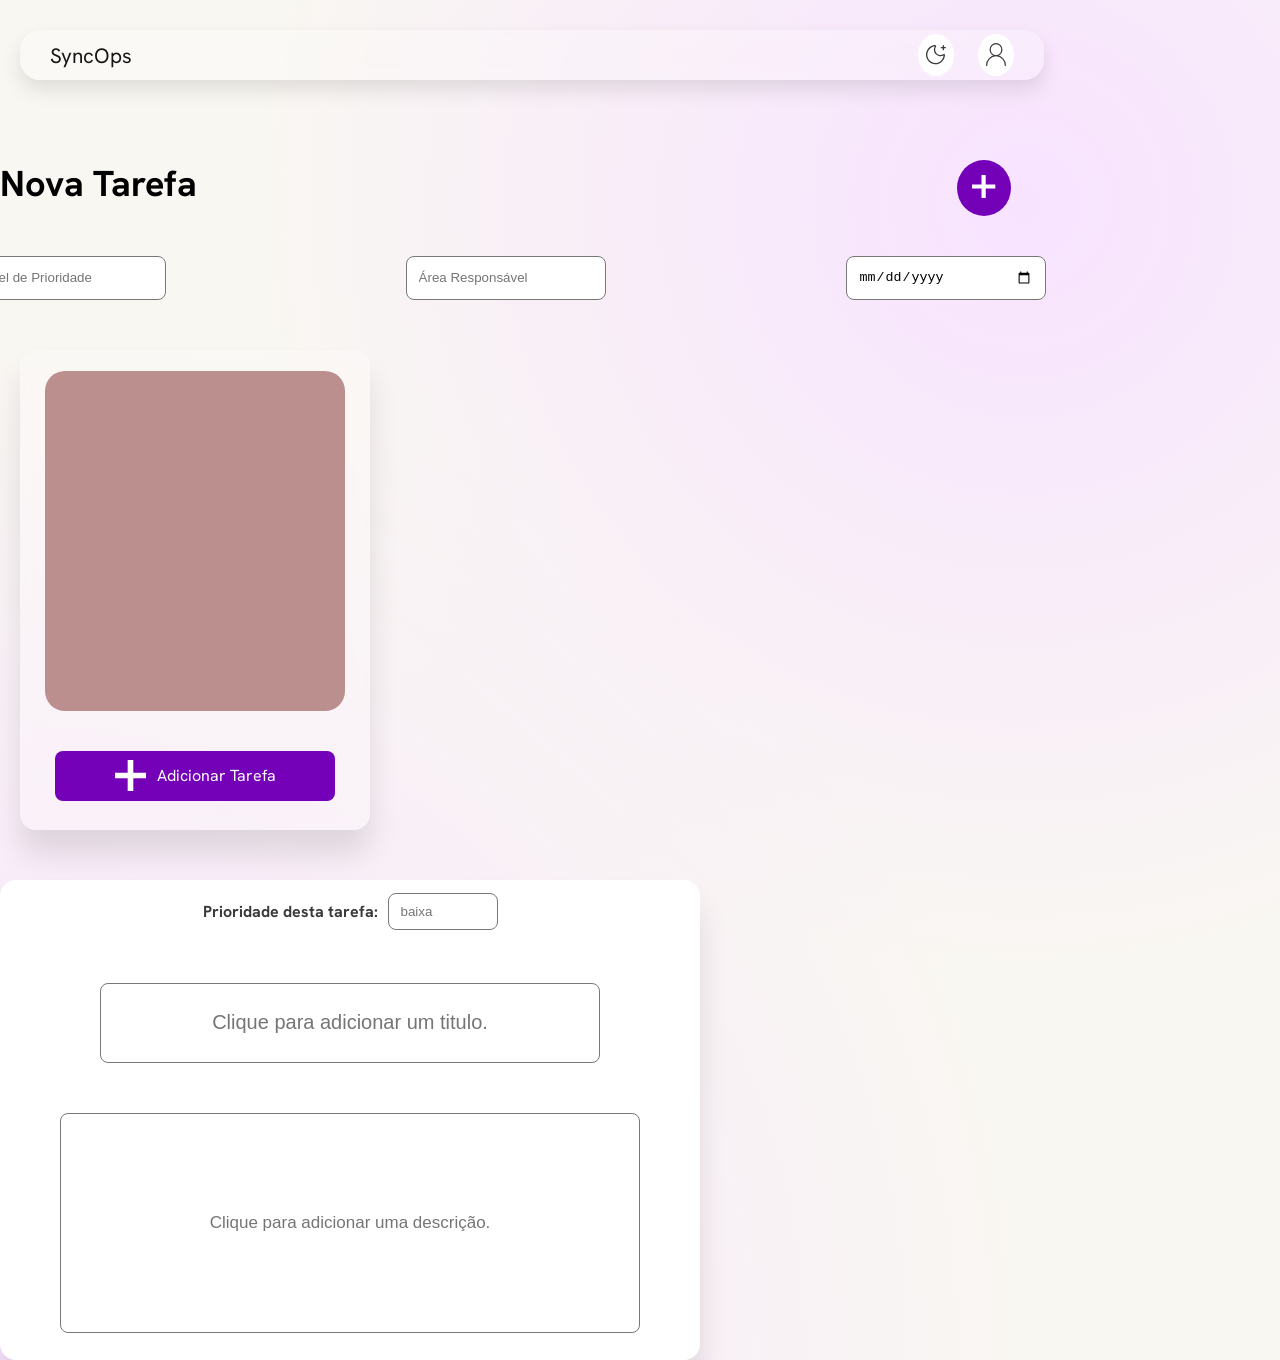
==== commit 44af1aa2: "Merge branch 'main' into dev Signed-off-by: Pamela A.G <pamamanciogoulart@gmail.com>" ====
--- a/src/manager.html
+++ b/src/manager.html
@@ -57,21 +57,9 @@
 
                     <nav id="header-class">
 
-
-                         <div class="config-task1">
-                              <label for="prioridade">Prioridade:</label>
-                              <input type="text" >
-                         </div>
-
-                         <div class="config-task2">
-                              <label for="stack">Área Responsável:</label>
-                              <input type="text" >
-                         </div>
-
-                         <div class="config-task3">
-                              <label  for="area-responsavel"> Prazo:</label>
-                              <input type="date"  >
-                         </div>
+                         <input type="text" placeholder="Nível de Prioridade">
+                         <input type="text" placeholder="Área Responsável">
+                         <input type="date" placeholder="Data de Encerramento" img id="img-calendario" src="assets/icons/calendario.svg" alt="Ícone de calendário">
 
                     </nav>
 
--- a/src/assets/css/layout.css
+++ b/src/assets/css/layout.css
@@ -3,364 +3,273 @@
   /* ============================= */
 
   header {
-       max-width: 100%;
-       width: 80%;
-       height: 50px;
-       display: flex;
-       justify-content: space-between;
-       justify-self: center;
-       margin: 30px 20px 0px 20px;
-       padding: 0 30px 0px 30px;
-       position: sticky;
-
-       background: rgba(255, 255, 255, 0.232);
-       border-radius: 20px;
-       box-shadow: 0 10px 20px rgba(0, 0, 0, 0.1);
-       backdrop-filter: blur(6px);
-       -webkit-backdrop-filter: blur(6px);
+     max-width: 100%;
+     width: 80%;
+     height: 50px;
+     display: flex;
+     justify-content:space-between;
+     justify-self: center;
+     margin: 30px 20px 0px 20px;
+     padding: 0 30px 0px 30px;
+     position: sticky;
+
+     background: rgba(255, 255, 255, 0.232);
+     border-radius: 20px;
+     box-shadow: 0 10px 20px rgba(0, 0, 0, 0.1);
+     backdrop-filter: blur(6px);
+     -webkit-backdrop-filter: blur(6px);
   }
 
   .logo-area {
-       align-content: center;
-       font-size: 1.3em;
-       color: var(--texto-hierarquia-1);
-       text-decoration: none;
-  }
-
-  .logo-area {
-       align-content: center;
-       max-width: 100%;
-       width: 100px;
-  }
-
-  .logo-area a {
-       /* Placeholder */
-       align-content: center;
-       font-size: 1em;
-       color: var(--texto-principal);
-       text-decoration: none;
+     align-content: center;
+     font-size: 1.3em;
+     color: var(--texto-hierarquia-1);
+     text-decoration: none;
+  }
+
+   .logo-area {
+     align-content: center;
+     max-width: 100%;
+     width: 100px;
+  }
+
+   .logo-area a {  /* Placeholder */ 
+     align-content: center;
+     font-size: 1em;
+     color: var(--texto-principal);
+     text-decoration: none;
   }
 
   .header-acoes {
-       display: flex;
-       justify-content: space-around;
-       gap: 24px;
-       padding: 4px 0px 4px 0px;
+     display: flex;
+     justify-content: space-around;
+     gap: 24px;
+     padding: 4px 0px 4px 0px;
   }
 
   .btn-header {
-       background-color: var(--botao-claro-bg);
-       border: transparent;
-       padding: 8px;
-       border-radius: 50%;
-       align-items: center;
-       display: flex;
-       transition: all 0.3s;
-  }
-
-  #darkmode-icon,
-  #user-icon {
+     background-color: var(--botao-claro-bg);
+     border: transparent;
+     padding: 8px;
+     border-radius: 50%;
+     align-items: center;
+     display: flex;
+     transition: all 0.3s;
+  }
+  
+     #darkmode-icon,
+     #user-icon {
        color: var(--texto-hierarquia-1);
        width: 20px;
-  }
-
+    }
+  
   .btn-header:hover {
-       background-color: var(--fundo-principal);
-  }
-
-
-  /* ============================= */
+     background-color: var(--fundo-principal);
+  }
+
+
+   /* ============================= */
   /*     Main                      */
   /* ============================= */
 
-main {
-  max-width: 1200px;
-  margin: 0 auto;
-  padding: 0 40px;
-  box-sizing: border-box;
-  width: 100%;
-}
+  main {
+     max-width: 100%;
+     width: 79vw;
+     margin-top: 40px;
+     justify-self: center;
+  }
 
 
   /* ============================= */
   /*     Dashboard Geral            */
   /* ============================= */
 
- #card-container {
-  max-width: 1200px;
-  margin: 20px auto;  
-  padding: 0 20px;
-  box-sizing: border-box;
-  justify-content: center;
-}
-
-  #card-grid {
-       display: grid;
-       grid-template-columns: repeat(auto-fill, minmax(300px, 1fr));
-       gap: 20px;
-       align-items: start;
-       width: 100%;
-       padding: 20px;
-       box-sizing: border-box;
-       justify-content: center;
-       align-content: center;
-  }
-
-  .card-content {
-       display: flex;
-       flex-direction: column;
-       gap: 16px;
-       padding: 24px;
-       height: auto;
-  }
-
   .card-header {
-       width: 100%;
-       display: flex;
-       margin-top: 80px;
-       flex-direction: column;
+     max-width: 100%;
+     width: 79vw;
+     display: flex;
+     margin-top: 80px;
+     flex-direction: column;
   }
 
   .card-header-main {
-       display: flex;
-       justify-content: space-between;
-       flex-wrap: wrap;
-       gap: 12px;
+     display: flex;
+     justify-content: space-between;
   }
 
   .card-header-ferramentas {
-       display: flex;
-       margin-top: 20px;
-       flex-direction: row;
-       flex-wrap: wrap;
-       justify-content: space-between;
-       align-items: center;
-       gap: 12px;
-  }
-
+     display: flex;
+     margin-top: 20px;
+     /* max-width: 100%; */
+     /* width: 79vw; */
+     flex-direction: row;
+     justify-content: space-between;
+     align-items: center;
+     gap: 40px;
+  }
   #header-config {
-       display: flex;
-       justify-content: center;
-       gap: 10px;
-       flex-wrap: wrap;
-  }
-
-  #header-class {
+     display: flex;
+     justify-content: center;
+     gap: 10px;
+     
+  }
+
+  #header-class{
        display: flex;
        margin: 40px 0px 20px 0px;
        justify-content: center;
-       gap: 40px;
-       flex-wrap: wrap;
-  }
-
-  /* ============================= */
-  /*    Cards de Tasks             */
-  /* ============================= */
-
-  .card-tasks {
-       display: grid;
-       grid-template-columns: repeat(auto-fill, minmax(300px, 1fr));
-       gap: 20px;
-       align-items: start;
-       width: 100%;
-  }
-
-  #card-container {
-       max-width: 100%;
-       height: auto;
-       min-height: 200px;
-       margin-top: 20px;
-       border-radius: 20px;
-       background: rgba(255, 255, 255, 0.19);
-       box-shadow: 0 24px 30px rgba(0, 0, 0, 0.106);
-       backdrop-filter: blur(6px);
-       -webkit-backdrop-filter: blur(6px);
-       border: 1px solid rgba(255, 255, 255, 0.08);
-  }
-
-  /* ============================= */
-  /*    Descrição das Tasks        */
-  /* ============================= */
-
-  .created-tasks-container {
+       gap: 240px;
+  }
+
+  input {
+     padding: 12px;
+     border-radius: 8px;
+     border: 1px solid var(--componente-secundario);
+     width: 200px;
+  }
+
+/* ============================= */
+  /*     CARDS DE TASKS            */
+  /* ============================= */
+
+.card-tasks{
        display: flex;
-       flex-direction: column;
        align-items: center;
        gap: 20px;
-       width: 100%;
-       max-width: 350px;
-       height: auto;
-       min-height: 300px;
+         flex-wrap: wrap;
+}
+
+/* ============================= */
+  /*     CARDS DE TASKS            */
+  /* ============================= */
+
+.card-tasks{
+       display: flex;
+       align-items: center;
+       gap: 20px;
+         flex-wrap: wrap;
+}
+  #card-container {
+     max-width: 100%;
+     height: 500px;
+     margin-top: 20px;
+     border-radius: 20px;
+
+
+     /* Efeito glass */
+     background: rgba(255, 255, 255, 0.19);
+     border-radius: 16px;
+     box-shadow: 0 24px 30px rgba(0, 0, 0, 0.106);
+     backdrop-filter: blur(6px);
+     -webkit-backdrop-filter: blur(6px);
+     border: 1px solid rgba(255, 255, 255, 0.08); 
+  }
+  /* ============================= */
+  /*     DESCRIÇÃO DAS TASKS       */
+  /* ============================= */
+.created-tasks-container {
+     display: flex;
+      flex-direction: column;
+      align-items: center;
+     gap: 20px;
+     width: 350px;
+     height: 480px;
        margin: 30px 20px;
-       border-radius: 16px;
-       background: rgba(255, 255, 255, 0.19);
-       box-shadow: 0 24px 30px rgba(0, 0, 0, 0.106);
-       backdrop-filter: blur(6px);
-       -webkit-backdrop-filter: blur(6px);
-       border: 1px solid rgba(255, 255, 255, 0.08);
-  }
-
+       border-radius: 20px;
+
+        /* Efeito glass */
+     background: rgba(255, 255, 255, 0.19);
+     border-radius: 16px;
+     box-shadow: 0 24px 30px rgba(0, 0, 0, 0.106);
+     backdrop-filter: blur(6px);
+     -webkit-backdrop-filter: blur(6px);
+     border: 1px solid rgba(255, 255, 255, 0.08); 
+      
+  }
   .tasks-list {
-       display: flex;
-       flex-direction: column;
-       width: 90%;
-       margin: 20px 0;
-       height: auto;
-       min-height: 200px;
-       border-radius: 20px;
-       gap: 20px;
-  }
-
+   background-color: rosybrown;
+     display: flex;
+     flex-direction: column;
+   width: 300px;
+   margin: 20px 0px;
+     height: 340px;
+     border-radius: 20px;
+
+      gap: 20px;
+      
+  }
   #btn-add-task {
-       display: flex;
-       justify-content: center;
-       align-items: center;
-       gap: 10px;
-       width: 90%;
-       max-width: 280px;
-       height: 50px;
-       background-color: var(--cor-marca-principal);
-       border: transparent;
-       border-radius: 8px;
-       transition: all 0.3s;
-       color: white;
-       font-family: "Hanken Grotesk", sans-serif;
-       font-size: 16px;
-  }
-
+     display: flex;
+     justify-content: center;
+     align-items: center;
+     gap: 10px;
+     width: 280px;
+     height: 50px;
+     background-color: var(--cor-marca-principal);
+     border: transparent;
+     border-radius: 8px;
+     transition: all 0.3s;
+     color: white;
+      font-family: "Hanken Grotesk", sans-serif;
+      font-size: 16px;
+  }
   .task-details-container {
-       display: flex;
-       flex-direction: column;
-       gap: 8px;
-       width: 100%;
-       max-width: 700px;
-       height: auto;
-       padding: 12px;
-       border-radius: 16px;
-       background: rgba(255, 255, 255, 250);
-       box-shadow: 0 24px 30px rgba(0, 0, 0, 0.106);
-       backdrop-filter: blur(6px);
-       -webkit-backdrop-filter: blur(6px);
-       border: 1px solid rgba(255, 255, 255, 0.08);
-  }
-
+     display: flex;
+     flex-direction: column;
+     gap: 8px;
+     width: 700px;
+     height: 480px;
+     padding: 12px;
+     border-radius: 8px;
+
+         /* Efeito glass */
+     background: rgba(255, 255, 255, 250);
+     border-radius: 16px;
+     box-shadow: 0 24px 30px rgba(0, 0, 0, 0.106);
+     backdrop-filter: blur(6px);
+     -webkit-backdrop-filter: blur(6px);
+     border: 1px solid rgba(255, 255, 255, 0.08); 
+      
+  }
   .task-details-class {
-       display: flex;
-       justify-content: center;
-       align-items: center;
-       gap: 10px;
-       flex-wrap: wrap;
-  }
-
+     display: flex;
+     justify-content: center;
+    align-items: center;
+     gap: 10px;
+
+  }
   .task-details-input {
-       width: 110px;
-       height: 37px;
-  }
-
+     width: 110px;
+     height: 37px;
+   
+  }
   .description-task {
-       display: flex;
-       margin-top: 45px;
-       justify-content: center;
-       align-items: center;
-       flex-direction: column;
-       gap: 30px;
-  }
-
+    display: flex;
+    margin-top: 45px;
+     justify-content: center;
+     align-items: center;
+     flex-direction: column;
+     gap: 50px;
+  }
   .description-task-title {
-       width: 100%;
-       max-width: 500px;
-       height: auto;
-       text-align: center;
-       font-size: clamp(16px, 2.5vw, 20px);
-  }
-
+    width: 500px;
+      height: 80px;
+      text-align: center;
+      font-size: 20px;
+
+  }
   #description-task-paragraph {
-       width: 100%;
-       max-width: 580px;
-       height: auto;
-       text-align: center;
-       font-size: clamp(14px, 2vw, 17px);
-  }
-
-
-  /* ============================= */
-  /*    Media Queries              */
-  /* ============================= */
-
-
-  /* Dashboard */
-
-  @media (max-width: 925px) {
-       .card-header-ferramentas {
-            justify-content: center;
-       }
-  }
-
-  @media (max-width: 768px) {
-       .card-header {
-            max-width: 100%;
-       }
-
-       .buscar-wrapper {
-            max-width: 100%;
-       }
-
-       .filtro-grupo {
-            justify-content: center;
-            gap: 6px;
-       }
-
-       .btn-filtro {
-            font-size: var(--text-xs);
-            padding: 0 12px;
-       }
-
-       .card-tasks {
-            justify-content: center;
-       }
-
-       .created-tasks-container {
-            max-width: 100%;
-            margin: 20px 10px;
-       }
-  }
-
-  @media (max-width: 480px) {
-       .card {
-            width: 100%;
-            height: auto;
-       }
-
-       .card-content {
-            display: flex;
-            flex-direction: column;
-            justify-content: space-between;
-            padding: 24px;
-            height: 100%;
-            min-height: 220px;
-       }
-
-       .filtro-grupo {
-            gap: 6px;
-       }
-
-       .btn-filtro {
-            padding: 0 10px;
-            font-size: 11px;
-       }
-
-       #header-class {
-            gap: 20px;
-       }
-
-       .task-details-container {
-            max-width: 100%;
-       }
-
-       .description-task {
-            margin-top: 20px;
-            gap: 20px;
-       }
-
-
-  }
+    width: 580px;
+    height: 220px;
+    text-align: center;
+    font-size: 17px;
+  }
+  
+
+
+  .filtro-grupo {
+     display: flex;
+     gap: 40px;
+  }
+
+  
--- a/src/assets/css/utilities.css
+++ b/src/assets/css/utilities.css
@@ -1,6 +1,5 @@
 .title-h2 {
      font-size: var(--text-3xl);
-     color: var(--texto-principal);
 }
 
 .invisible {
@@ -9,3 +8,6 @@
 .title-h4 {
   color:  #3A3A3A;
 }
+.title-h4 {
+  color:  #3A3A3A;
+}
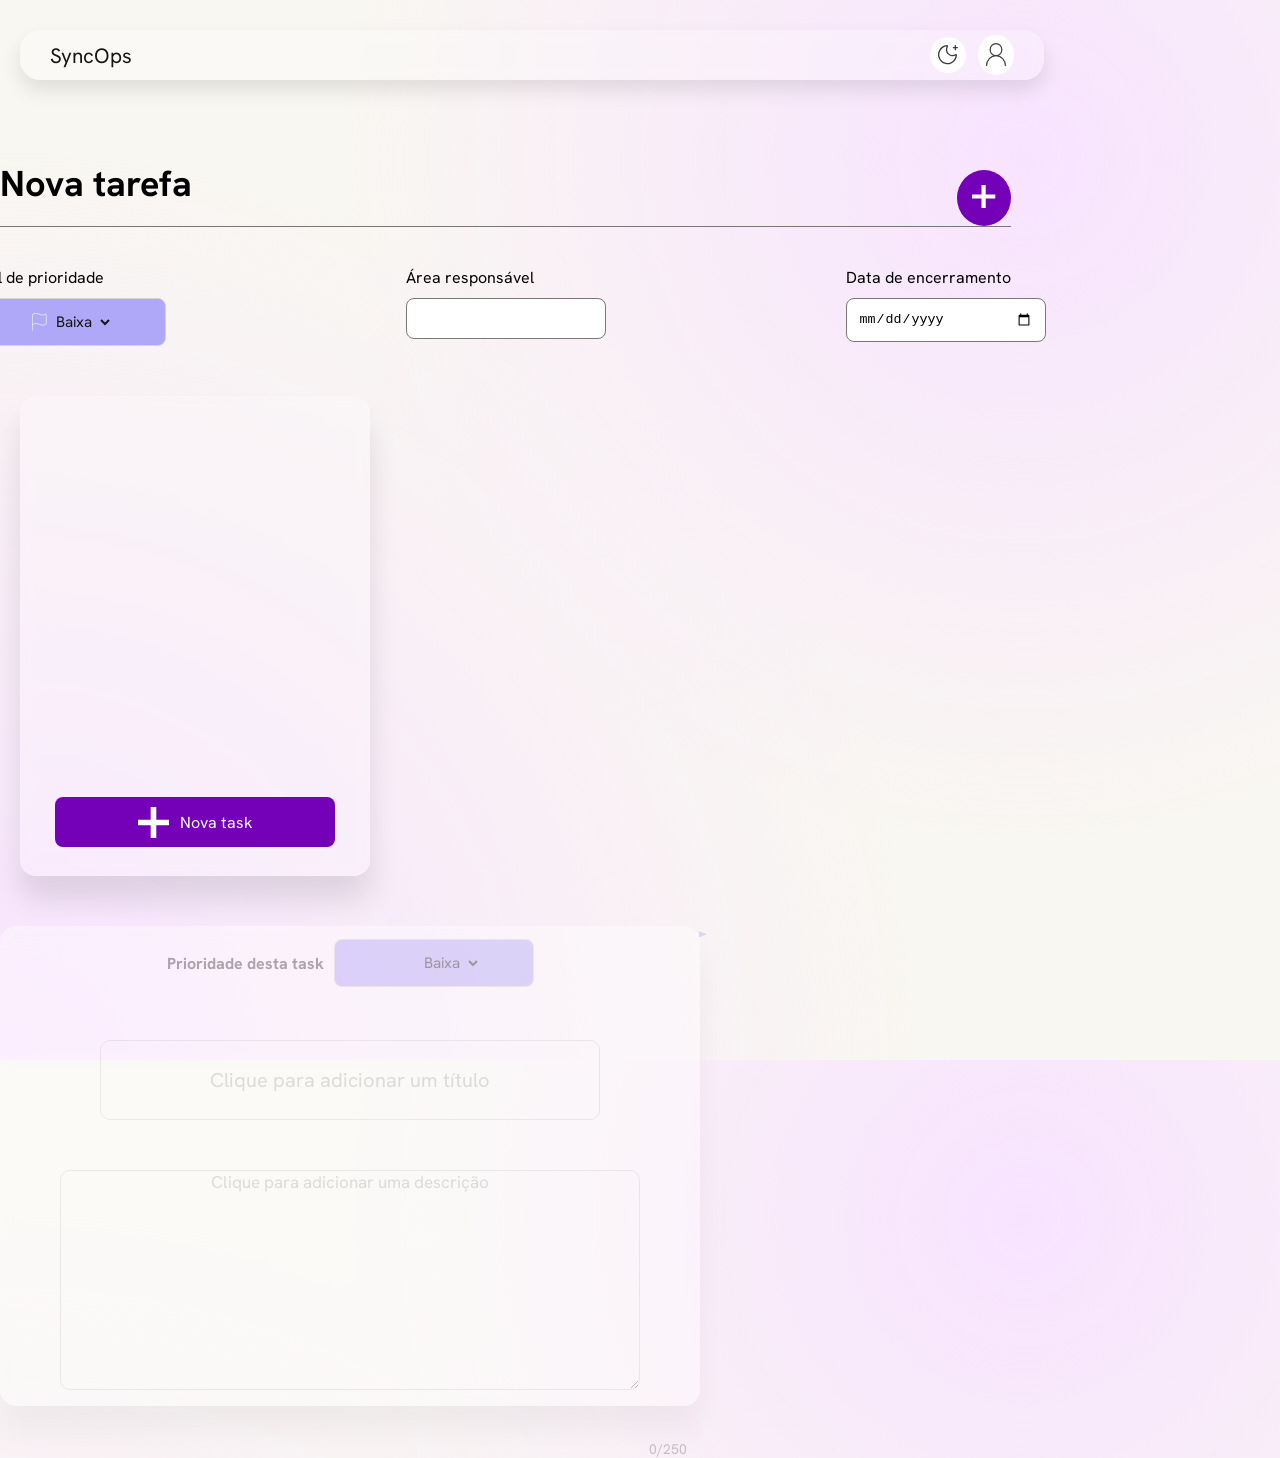
==== commit c673d2a9: "tela manager concluida" ====
--- a/src/manager.html
+++ b/src/manager.html
@@ -5,6 +5,8 @@
      <meta charset="UTF-8">
      <meta name="viewport" content="width=device-width, initial-scale=1.0">
      <title>SyncOps</title>
+     <script src="assets/js/storage.js" defer></script>
+     <script src="assets/js/manager.js" defer ></script>
      <!-- Conexão com todos os css -->
      <link rel="stylesheet" href="assets/css/base.css">
      <link rel="stylesheet" href="assets/css/layout.css">
@@ -18,7 +20,7 @@
 
 <body>
      <header>
-          <div class="logo-area"> <!-- Em aguardoa logo -->
+          <div class="logo-area"> <!-- Em aguardo da logo -->
                <p>
                     <a href="index.html">
                          SyncOps
@@ -26,19 +28,18 @@
                </p>
           </div>
 
-          <div class="header-acoes">
+          <div class="header-acoes" style="display:flex; align-items:center; gap:12px;">
                <button class="btn-header" id="btn-darkmode" aria-label="Ativar modo escuro">
                     <svg id="darkmode-icon" viewBox="0 0 30 29" fill="none" xmlns="http://www.w3.org/2000/svg">
                          <path d="M23.1059 3.99986H29M26.0529 1V6.99971M27.5044 15.2283C27.3663 17.8324 26.4901 20.34 24.9818 22.4481C23.4735 24.5561 21.3976 26.1743 19.005 27.107C16.6125 28.0398 14.0058 28.2471 11.5 27.704C8.99413 27.1609 6.6965 25.8906 4.8848 24.0466C3.07309 22.2027 1.82489 19.864 1.29107 17.3134C0.757254 14.7627 0.960674 12.1093 1.87674 9.67381C2.79282 7.23833 4.38232 5.12508 6.4531 3.58953C8.52389 2.05397 10.9873 1.16185 13.5456 1.021C14.1423 0.988 14.4547 1.71097 14.1379 2.22544C13.0783 3.95119 12.6246 5.99156 12.8508 8.01359C13.077 10.0356 13.9698 11.9199 15.3835 13.3589C16.7972 14.798 18.6484 15.7068 20.6348 15.937C22.6213 16.1673 24.6257 15.7055 26.3211 14.6268C26.828 14.3044 27.5368 14.6208 27.5044 15.2283Z"
-                              stroke="currentColor" stroke-width="2" stroke-linecap="round" stroke-linejoin="round" />
+                         stroke="currentColor" stroke-width="2" stroke-linecap="round" stroke-linejoin="round" />
                     </svg>
-
                </button>
 
-               <button class="btn-header" aria-label="Icone com usuário">
+               <button class="btn-header" aria-label="Ícone de usuário">
                     <svg id="user-icon" viewBox="0 0 33 38" fill="none" xmlns="http://www.w3.org/2000/svg">
                          <path d="M16.5 21C21.8503 21 26.1875 16.5228 26.1875 11C26.1875 5.47715 21.8503 1 16.5 1C11.1497 1 6.8125 5.47715 6.8125 11C6.8125 16.5228 11.1497 21 16.5 21ZM16.5 21C20.6109 21 24.5533 22.6857 27.4602 25.6863C30.367 28.6869 32 32.7565 32 37M16.5 21C12.3891 21 8.44666 22.6857 5.53985 25.6863C2.63303 28.6869 1 32.7565 1 37"
-                              stroke="currentColor" stroke-width="2" stroke-linecap="round" stroke-linejoin="round" />
+                         stroke="currentColor" stroke-width="2" stroke-linecap="round" stroke-linejoin="round" />
                     </svg>
                </button>
           </div>
@@ -47,8 +48,8 @@
      <main>
           <section class="card-header">
                <div class="card-header-main">
-                    <h2 class="title-h2">Nova Tarefa</h2>
-                    <button id="btn-criar" aria-label="Adicionar nova tarefa">
+                    <h2 class="title-h2">Nova tarefa</h2>
+                     <button id="btn-criar" onclick="window.location.href='/src/manager.html'" aria-label="Adicionar nova tarefa">
                          <img src="assets/icons/adicionar.svg" alt="Ícone de 'mais'">
                     </button>
                </div>
@@ -57,9 +58,27 @@
 
                     <nav id="header-class">
 
-                         <input type="text" placeholder="Nível de Prioridade">
-                         <input type="text" placeholder="Área Responsável">
-                         <input type="date" placeholder="Data de Encerramento" img id="img-calendario" src="assets/icons/calendario.svg" alt="Ícone de calendário">
+                         <div class="config-task1">
+                              <label for="prioridade">Nível de prioridade</label>
+                              <div class="priority-select-wrapper baixa">
+                                   <span class="priority-flag"><img src="/src/assets/icons/bandeira.svg" alt=""></span>
+                                   <select id="prioridade" class="priority-select">
+                                        <option value="baixa">Baixa</option>
+                                        <option value="media">Média</option>
+                                        <option value="alta">Alta</option>
+                                   </select>
+                              </div>
+                         </div>
+
+                         <div class="config-task2">
+                              <label for="stack">Área responsável</label>
+                              <input id="stack" type="text">
+                         </div>
+
+                         <div class="config-task3">
+                              <label for="prazo">Data de encerramento</label>
+                              <input id="prazo" type="date">
+                         </div>
 
                     </nav>
 
@@ -77,22 +96,32 @@
                          
                     </div>
                     
-                    <button id="btn-add-task">
+                    <button onclick="CreateTask()" id="btn-add-task">
                          <img src="assets/icons/adicionar.svg" alt="Ícone de 'mais'">
-                         <p>Adicionar Tarefa</p>
+                         <p>Nova task</p>
                     </button>
                     
                </div>
                     
                     <div class="task-details-container">
                          <div class="task-details-class">
-                              <h4 class="title-h4">Prioridade desta tarefa:</h4>
-                              <input class="task-details-input" type="text" placeholder="baixa">
+                              <h4 class="title-h4">Prioridade desta task</h4>
+                              <div class="priority-select-wrapper baixa">
+                                   <span class="priority-flag"></span>
+                                   <select id="nivel-prioridade" class="priority-select">
+                                        <option value="baixa">Baixa</option>
+                                        <option value="media">Média</option>
+                                        <option value="alta">Alta</option>
+                                   </select>
+                              </div>
                          </div>
-                             <div class="description-task">
-                                  <input type="text"  class="description-task-title" placeholder="Clique para adicionar um titulo.">
-                                   <input type="text"id="description-task-paragraph" placeholder="Clique para adicionar uma descrição.">
-                             </div>
+                         <div class="description-task">
+                              <input type="text" class="description-task-title" id="titulo" placeholder="Clique para adicionar um título">
+                              <textarea class="description-task-paragraph" id="descricao" placeholder="Clique para adicionar uma descrição" rows="7"></textarea>
+                              <div style="display:flex; justify-content:flex-end; width:100%; color: var(--texto-hierarquia-2); font-size:0.875rem;">
+                                   <span id="descricao-count">0</span>/250
+                              </div>
+                         </div>
                     </div>
                     
                      
@@ -101,8 +130,4 @@
                </section>
     </main>
 </body>
-
-<footer>
-     
-</footer>
 </html>
--- a/src/assets/css/layout.css
+++ b/src/assets/css/layout.css
@@ -1,82 +1,84 @@
-  /* ============================= */
+/* ============================= */
   /*     HEADER                    */
   /* ============================= */
 
   header {
-     max-width: 100%;
-     width: 80%;
-     height: 50px;
-     display: flex;
-     justify-content:space-between;
-     justify-self: center;
-     margin: 30px 20px 0px 20px;
-     padding: 0 30px 0px 30px;
-     position: sticky;
-
-     background: rgba(255, 255, 255, 0.232);
-     border-radius: 20px;
-     box-shadow: 0 10px 20px rgba(0, 0, 0, 0.1);
-     backdrop-filter: blur(6px);
-     -webkit-backdrop-filter: blur(6px);
+       max-width: 100%;
+       width: 80%;
+       height: 50px;
+       display: flex;
+       justify-content: space-between;
+       justify-self: center;
+       margin: 30px 20px 0px 20px;
+       padding: 0 30px 0px 30px;
+       position: sticky;
+
+       background: rgba(255, 255, 255, 0.232);
+       border-radius: 20px;
+       box-shadow: 0 10px 20px rgba(0, 0, 0, 0.1);
+       backdrop-filter: blur(6px);
+       -webkit-backdrop-filter: blur(6px);
   }
 
   .logo-area {
-     align-content: center;
-     font-size: 1.3em;
-     color: var(--texto-hierarquia-1);
-     text-decoration: none;
-  }
-
-   .logo-area {
-     align-content: center;
-     max-width: 100%;
-     width: 100px;
-  }
-
-   .logo-area a {  /* Placeholder */ 
-     align-content: center;
-     font-size: 1em;
-     color: var(--texto-principal);
-     text-decoration: none;
+       align-content: center;
+       font-size: 1.3em;
+       color: var(--texto-hierarquia-1);
+       text-decoration: none;
+  }
+
+  .logo-area {
+       align-content: center;
+       max-width: 100%;
+       width: 100px;
+  }
+
+  .logo-area a {
+       /* Placeholder */
+       align-content: center;
+       font-size: 1em;
+       color: var(--texto-principal);
+       text-decoration: none;
   }
 
   .header-acoes {
-     display: flex;
-     justify-content: space-around;
-     gap: 24px;
-     padding: 4px 0px 4px 0px;
+       display: flex;
+       justify-content: space-around;
+       gap: 24px;
+       padding: 4px 0px 4px 0px;
   }
 
   .btn-header {
-     background-color: var(--botao-claro-bg);
-     border: transparent;
-     padding: 8px;
-     border-radius: 50%;
-     align-items: center;
-     display: flex;
-     transition: all 0.3s;
-  }
-  
-     #darkmode-icon,
-     #user-icon {
+       background-color: var(--botao-claro-bg);
+       border: transparent;
+       padding: 8px;
+       border-radius: 50%;
+       align-items: center;
+       display: flex;
+       transition: all 0.3s;
+  }
+
+  #darkmode-icon,
+  #user-icon {
        color: var(--texto-hierarquia-1);
        width: 20px;
-    }
-  
+  }
+
   .btn-header:hover {
-     background-color: var(--fundo-principal);
-  }
-
-
-   /* ============================= */
+       background-color: var(--fundo-principal);
+  }
+
+
+  /* ============================= */
   /*     Main                      */
   /* ============================= */
 
   main {
-     max-width: 100%;
-     width: 79vw;
-     margin-top: 40px;
-     justify-self: center;
+       max-width: 100%;
+       height: 100vh;
+       width: 79vw;
+       margin-top: 40px;
+       justify-self: center;
   }
 
 
@@ -85,29 +87,35 @@
   /* ============================= */
 
   .card-header {
-     max-width: 100%;
-     width: 79vw;
-     display: flex;
-     margin-top: 80px;
-     flex-direction: column;
+       max-width: 100%;
+       width: 79vw;
+       display: flex;
+       margin-top: 80px;
+       flex-direction: column;
   }
 
   .card-header-main {
-     display: flex;
-     justify-content: space-between;
+       display: flex;
+       justify-content: space-between;
+       border-bottom: 1px solid var(--componente-secundario);
   }
 
   .card-header-ferramentas {
-     display: flex;
-     margin-top: 20px;
-     /* max-width: 100%; */
-     /* width: 79vw; */
-     flex-direction: row;
-     justify-content: space-between;
-     align-items: center;
-     gap: 40px;
-  }
-  #header-config {
+       display: flex;
+       margin-top: 20px;
+       /* max-width: 100%; */
+       /* width: 79vw; */
+       flex-direction: row;
+       justify-content: space-between;
+       align-items: center;
+       gap: 40px;
+  }
+
+  .filtro-grupo {
+       display: flex;
+       gap: 40px;
+  }
+ #header-config {
      display: flex;
      justify-content: center;
      gap: 10px;
@@ -119,6 +127,21 @@
        margin: 40px 0px 20px 0px;
        justify-content: center;
        gap: 240px;
+  }
+  .config-task1 {
+     display: flex;
+     flex-direction: column;
+     gap: 10px;
+  }
+  .config-task2 {
+     display: flex;
+     flex-direction: column;
+     gap: 10px;
+  }
+  .config-task3 {
+     display: flex;
+     flex-direction: column;
+     gap: 10px;
   }
 
   input {
@@ -138,17 +161,6 @@
        gap: 20px;
          flex-wrap: wrap;
 }
-
-/* ============================= */
-  /*     CARDS DE TASKS            */
-  /* ============================= */
-
-.card-tasks{
-       display: flex;
-       align-items: center;
-       gap: 20px;
-         flex-wrap: wrap;
-}
   #card-container {
      max-width: 100%;
      height: 500px;
@@ -156,15 +168,22 @@
      border-radius: 20px;
 
 
-     /* Efeito glass */
-     background: rgba(255, 255, 255, 0.19);
-     border-radius: 16px;
-     box-shadow: 0 24px 30px rgba(0, 0, 0, 0.106);
-     backdrop-filter: blur(6px);
-     -webkit-backdrop-filter: blur(6px);
-     border: 1px solid rgba(255, 255, 255, 0.08); 
-  }
-  /* ============================= */
+       /* Efeito glass */
+       background: rgba(255, 255, 255, 0.19);
+       border-radius: 16px;
+       box-shadow: 0 24px 30px rgba(0, 0, 0, 0.106);
+       backdrop-filter: blur(6px);
+       -webkit-backdrop-filter: blur(6px);
+       border: 1px solid rgba(255, 255, 255, 0.08);
+  }
+
+  #card-grid {
+       display: grid;
+       grid-template-columns: repeat(3, 1fr);
+       gap: 10px;
+       justify-content: center;
+  }
+ /* ============================= */
   /*     DESCRIÇÃO DAS TASKS       */
   /* ============================= */
 .created-tasks-container {
@@ -198,21 +217,7 @@
       gap: 20px;
       
   }
-  #btn-add-task {
-     display: flex;
-     justify-content: center;
-     align-items: center;
-     gap: 10px;
-     width: 280px;
-     height: 50px;
-     background-color: var(--cor-marca-principal);
-     border: transparent;
-     border-radius: 8px;
-     transition: all 0.3s;
-     color: white;
-      font-family: "Hanken Grotesk", sans-serif;
-      font-size: 16px;
-  }
+  
   .task-details-container {
      display: flex;
      flex-direction: column;
@@ -241,8 +246,65 @@
   .task-details-input {
      width: 110px;
      height: 37px;
-   
-  }
+  }
+
+  .priority-select-wrapper {
+     display: flex;
+     align-items: center;
+     gap: 10px;
+     background: rgba(255, 255, 255, 0.9);
+     border: 1px solid var(--toggle-bg);
+     border-radius: 8px;
+     padding: 12px;
+     width: 200px;
+  }
+
+  .priority-select-wrapper .priority-flag {
+     display: flex;
+   margin-left: 53px;
+     width: 10px;
+     height: 18px;
+     border-radius: 3px;
+     font-size: 18px;
+     background: var(--prioridade-baixa-bg);
+  }
+
+  .priority-select-wrapper .priority-flag::after {
+     content: "";
+     position: absolute;
+     right: -8px;
+     top: 4px;
+     width: 8px;
+     height: 6px;
+     background: inherit;
+     clip-path: polygon(0 0, 100% 50%, 0 100%);
+  }
+
+  .priority-select-wrapper.alta .priority-flag {
+     background: var(--prioridade-alta-bg);
+     color: var(--prioridade-alta-texto);
+  }
+
+  .priority-select-wrapper.media .priority-flag {
+     background: var(--prioridade-media-bg);
+     color: var(--prioridade-media-texto);
+  }
+
+  .priority-select-wrapper.baixa .priority-flag {
+     background: var(--prioridade-baixa-bg);
+     color: var(--prioridade-baixa-texto);
+  }
+
+  .priority-select {
+     border: none;
+     outline: none;
+     background: transparent;
+     color: var(--texto-principal);
+     font-family: 'Hanken Grotesk', sans-serif;
+     font-size: 0.95rem;
+     cursor: pointer;
+  }
+
   .description-task {
     display: flex;
     margin-top: 45px;
@@ -258,18 +320,62 @@
       font-size: 20px;
 
   }
-  #description-task-paragraph {
+  .description-task-paragraph {
     width: 580px;
     height: 220px;
     text-align: center;
     font-size: 17px;
   }
-  
-
-
-  .filtro-grupo {
-     display: flex;
-     gap: 40px;
-  }
-
-  
+
+/* ============================= */
+/*    Manager — Header Ações     */
+/* ============================= */
+
+.acoes-header {
+  display: flex;
+  align-items: center;
+  gap: 8px;
+  padding-bottom: 8px;
+}
+
+/* Título editável (contenteditable) */
+.title-h2[contenteditable="true"] {
+  outline: none;
+  border-radius: 6px;
+  padding: 2px 6px;
+  margin-left: -6px;
+  cursor: text;
+  transition: background 0.2s;
+}
+
+.title-h2[contenteditable="true"]:hover {
+  background-color: rgba(116, 0, 184, 0.06);
+}
+
+.title-h2[contenteditable="true"]:focus {
+  background-color: rgba(116, 0, 184, 0.08);
+  box-shadow: 0 0 0 2px rgba(116, 0, 184, 0.2);
+}
+
+
+/* ============================= */
+/*    Manager — Lista de Tasks   */
+/* ============================= */
+
+.tasks-list {
+  background-color: transparent;
+  overflow-y: auto;
+  overflow-x: hidden;
+  padding: 4px 8px;
+  scrollbar-width: thin;
+  scrollbar-color: var(--toggle-bg) transparent;
+}
+
+.tasks-list::-webkit-scrollbar {
+  width: 4px;
+}
+
+.tasks-list::-webkit-scrollbar-thumb {
+  background: var(--toggle-bg);
+  border-radius: 4px;
+}
--- a/src/assets/css/components.css
+++ b/src/assets/css/components.css
@@ -1,4 +1,4 @@
-  /* ============================= */
+/* ============================= */
   /*    Botoes                     */
   /* ============================= */
 
@@ -10,6 +10,8 @@
        border-radius: 100%;
        border: transparent;
        transition: all 0.3s;
+       cursor: pointer;
+       margin-top: 10px;
   }
 
   #btn-criar img {
@@ -20,132 +22,96 @@
   #btn-criar:hover {
        background-color: rgb(137, 24, 243);
   }
-  /* Dashboard */
-
-  #btn-criar {
+
+
+  .btn-filtro {
+       background-color: transparent;
+       width: 120px;
+       height: 30px;
+       border-radius: 20px;
+       border: 2px solid var(--toggle-bg);
+       font-size: var(--text-sm);
+       color: var(--texto-hierarquia-2);
+       font-weight: 400;
+       font-family: 'Hanken Grotesk', sans-serif;
+       transition: all 0.3s;
+  }
+
+  .btn-filtro:hover {
+       background-color: var(--toggle-bg);
+  }
+
+  .btn-filtro.ativo {
+       background-color: var(--componente-bg-1);
+       border: 2px solid var(--componente-bg-1);
+       color: var(--texto-invertido);
+  }
+
+  .btn-filtro.ativo:hover {
+       background-color: var();
+  }
+  #btn-add-task {
+     display: flex;
+     justify-content: center;
+     align-items: center;
+     gap: 10px;
+     width: 280px;
+     height: 50px;
      background-color: var(--cor-marca-principal);
-     padding: 15px;
-     border-radius: 100%;
      border: transparent;
+     border-radius: 8px;
      transition: all 0.3s;
-  }
-
-  #btn-criar img {
-     width: 24px;
-     height: auto;
-  }
-
-  #btn-criar:hover {
-     background-color: rgb(137, 24, 243);
-  }
-
-  
-  .filtro-grupo {
-     display: flex;
-     gap: 40px;
-     justify-content: space-around;
-
-  }
-
-  .btn-filtro {
-     background-color: transparent;
-     width: 120px;
-     height: 30px;
-     border-radius: 20px;
-     border: 2px solid var(--toggle-bg);
-     font-size: var(--text-sm);
-     color: var(--texto-hierarquia-2);
-     font-weight: 400;
-     font-family: 'Hanken Grotesk', sans-serif;
-     transition: all 0.3s;
-  }
-
-  .btn-filtro:hover {
-     background-color: var(--toggle-bg);
-  }
-
-  .btn-filtro.ativo {
-     background-color: var(--componente-bg-1);
-     border: 2px solid var(--componente-bg-1);
-     color: var(--texto-invertido);
-  }
-
-    .btn-filtro.ativo:hover {
-     background-color: var();
-    }
-
-     /* Media Query */
-     @media (max-width: 1104px){
-          .filtro-grupo {
-               justify-content: center;
-               gap: 10px;
-          }
-
-          .btn-filtro {
-               width: 100px;
-               font-size:  var(--text-xs);
-          }
-          
-     }
-
-     @media (max-width: 762px){
-          .filtro-grupo {
-               justify-content: center;
-               gap: 10px;
-          }
-
-          .btn-filtro {
-               width: 80px;
-               font-size:  var(--text-xs);
-          }
-          
-     }
-
-
-    
+     color: white;
+      font-family: "Hanken Grotesk", sans-serif;
+      font-size: 16px;
+      cursor: pointer;
+  }
+
+
+
   /* ============================= */
   /*    Search Bar                 */
   /* ============================= */
 
   .buscar-wrapper {
-     display: flex;
-     width: 100%;
-     align-items: center;
-     max-width: 400px;
-     height: 38px;
-     background-color: transparent;
-     border: 1px solid var(--componente-secundario);
-     border-radius: 20px;
-     padding: 10px 5px;
-     transition: border-color 0.3s ease;
-     gap: 12px; 
-   
+       display: flex;
+       width: 100%;
+       align-items: center;
+       max-width: 400px;
+       height: 38px;
+       background-color: transparent;
+       border: 1px solid var(--componente-secundario);
+       border-radius: 20px;
+       padding: 10px 5px;
+       transition: border-color 0.3s ease;
+       gap: 12px;
+
   }
 
   .buscar-wrapper:focus-within {
-    border-color: var(--cor-marca-principal);
-    box-shadow: 1px 3px 5px var(--cor-gradiente);
-    color: violet
-}
-
- #search-bar {
-     height: 30px;
-     max-width: 100%;
-     width: 200px;
-     flex: 1;
-     background-color: transparent;
-     border: none;
-     outline: none;
-     color: var(--texto-principal);
-     font-size: var(--text-base);
-     font-family: 'Hanken Grotesk', sans-serif;
- }
-
-#search-icon {
-     margin-left: 8px;
-     color: var(--texto-principal);
-     width: 20px;
- }
+       border-color: var(--cor-marca-principal);
+       box-shadow: 1px 3px 5px var(--cor-gradiente);
+       color: violet
+  }
+
+  #search-bar {
+       height: 30px;
+       max-width: 100%;
+       width: 200px;
+       flex: 1;
+       background-color: transparent;
+       border: none;
+       outline: none;
+       color: var(--texto-principal);
+       font-size: var(--text-base);
+       font-family: 'Hanken Grotesk', sans-serif;
+  }
+
+  #search-icon {
+       margin-left: 8px;
+       color: var(--texto-principal);
+       width: 20px;
+  }
 
   #search-icon:focus {
        color: violet;
@@ -153,277 +119,403 @@
 
 
   /* ============================= */
-/*    Cards                      */
-/* ============================= */
-
-.card {
+  /*    Cards                     */
+  /* ============================= */
+
+  .card {
+       max-width: 100%;
+       width: 378px;
+       height: 326px;
+       margin-bottom: 10px;
+       background-color: var(--botao-claro-bg);
+       /* box-shadow: 0px 2px 10px rgba(24, 1, 47, 0.212); */
+       border-radius: 5%;
+       outline: transparent;
+       transition: all 0.3s;
+       position: relative;
+  }
+
+  .card-content {
+       display: flex;
+       flex-direction: column;
+       justify-content: space-between;
+       height: 320px;
+       max-width: 100%;
+       padding: 40px;
+       overflow: hidden;
+       /* border: 1px solid; */
+  }
+
+  /* * Hover */
+  .card:hover {
+       box-shadow: var(--cor-gradiente) 10px 10px 50px;
+       outline: 3px solid var(--cor-gradiente);
+  }
+
+  .superior-grupo {
+       display: flex;
+       justify-content: space-between;
+  }
+
+  .card-titulo {
+       font-weight: 900;
+       max-width: 300px;
+       display: -webkit-box;
+       -webkit-line-clamp: 2;
+       -webkit-box-orient: vertical;
+       overflow: hidden;
+       text-overflow: ellipsis;
+       font-size: var(--text-xl);
+       color: var(--texto-alto-contraste);
+  }
+
+  .opcoes-icon {
+       display: flex;
+       gap: 4px;
+       align-items: center;
+       cursor: pointer;
+       padding: 4px;
+       flex-direction: column;
+  }
+
+  .opcoes-circulo {
+       width: 5px;
+       height: 5px;
+       border-radius: 50%;
+       background-color: var(--texto-hierarquia-3);
+  }
+
+  .card-status {
+       display: flex;
+       justify-content: space-around;
+       margin-top: 10px;
+  }
+
+  .card-data {
+       display: flex;
+       justify-content: space-between;
+       color: var(--texto-hierarquia-3);
+  }
+
+  /* * Submenu */
+  .submenu-grupo {
+       display: flex;
+       position: absolute;
+       flex-direction: column;
+       background-color: var(--botao-claro-bg);
+       color: var(--texto-alto-contraste);
+       padding: 20px;
+       border-radius: 10px;
+       box-shadow: var(--sombra-um);
+       gap: 12px;
+       right: 10px;
+       top: 80px;
+  }
+
+  .submenu-opts {
+       background-color: transparent;
+       border: none;
+       cursor: pointer;
+       font-family: 'Hanken Grotesk', sans-serif;
+       font-size: var(--text-xs);
+       font-weight: 500;
+       transition: all 0.2s;
+  }
+
+  /* * Hover Submenu */
+  .submenu-opts:hover {
+       color: var(--cor-marca-principal);
+  }
+
+
+  /* ============================= */
+  /*    Tags                      */
+  /* ============================= */
+
+  /*----- Nível de prioridade ----- */
+  .tag-prioridade.alta,
+  .tag-prioridade.media,
+  .tag-prioridade.baixa {
+       display: flex;
+       align-items: center;
+       gap: 10px;
+       width: 100px;
+       height: 26px;
+       font-size: var(--text-xs);
+       padding: 6px 12px;
+       border-radius: 10px;
+       font-weight: 700;
+       box-sizing: border-box
+  }
+
+  .tag-icone {
+       width: 14px;
+       flex-shrink: 0;
+       stroke-width: 3.2;
+       overflow: visible;
+  }
+
+  .alta {
+       background-color: var(--prioridade-alta-bg);
+       color: var(--prioridade-alta-texto);
+  }
+
+  .media {
+       background-color: var(--prioridade-media-bg);
+       color: var(--prioridade-media-texto);
+  }
+
+  .baixa {
+       background-color: var(--prioridade-baixa-bg);
+       color: var(--prioridade-baixa-texto);
+  }
+
+
+  /*----- Status de Andamento ----- */
+  .tag-progresso.andamento,
+  .tag-progresso.concluido,
+  .tag-progresso.nao-iniciada {
+       display: flex;
+       align-items: center;
+       gap: 10px;
+       width: 130px;
+       height: 26px;
+       font-size: var(--text-xs);
+       padding: 6px 12px;
+       border-radius: 10px;
+       font-weight: 700;
+       box-sizing: border-box
+  }
+
+  .tag-icone {
+       width: 14px;
+       flex-shrink: 0;
+       stroke-width: 3.2;
+       overflow: visible;
+  }
+
+  .andamento {
+       background-color: var(--status-andamento-bg);
+       color: var(--status-andamento-texto);
+  }
+
+  .concluido {
+       background-color: var(--status-concluido-bg);
+       color: var(--status-concluido-texto);
+  }
+
+  .nao-iniciada {
+       background-color: var(--status-nao-iniciado-bg);
+       color: var(--status-nao-iniciado-texto);
+  }
+
+
+/* ============================= */
+/*    Manager — Botões Ação      */
+/* ============================= */
+
+.btn-cancelar {
+  height: 36px;
+  padding: 0 18px;
+  border-radius: 8px;
+  border: 1.5px solid var(--toggle-bg);
+  background: transparent;
+  color: var(--texto-hierarquia-2);
+  font-family: 'Hanken Grotesk', sans-serif;
+  font-size: var(--text-sm);
+  cursor: pointer;
+  transition: all 0.2s;
+}
+
+.btn-cancelar:hover {
+  border-color: var(--prioridade-alta-bg);
+  color: var(--prioridade-alta-texto);
+  background-color: var(--prioridade-alta-bg);
+}
+
+.btn-salvar {
+  height: 36px;
+  padding: 0 20px;
+  border-radius: 8px;
+  border: transparent;
+  background-color: var(--cor-marca-principal);
+  color: #ffffff;
+  font-family: 'Hanken Grotesk', sans-serif;
+  font-size: var(--text-sm);
+  font-weight: 600;
+  cursor: pointer;
+  transition: all 0.2s;
+}
+
+.btn-salvar:hover {
+  background-color: rgb(137, 24, 243);
+}
+
+.btn-salvar:disabled {
+  opacity: 0.45;
+  cursor: not-allowed;
+}
+
+
+/* ============================= */
+/*    Manager — Task Item        */
+/* ============================= */
+
+.task-item {
+  display: flex;
+  align-items: center;
+  gap: 10px;
   width: 100%;
-  max-width: 378px;
-  min-width: 260px;
-  height: auto;
-  min-height: 280px;
-  margin-bottom: 10px;
-  background-color: var(--botao-claro-bg);
-  border-radius: 5%;
-  outline: transparent;
-  transition: all 0.3s;
+  padding: 10px 12px;
+  border-radius: 10px;
+  background-color: rgba(255, 255, 255, 0.55);
+  border: 1.5px solid transparent;
+  cursor: pointer;
+  transition: background 0.2s, border-color 0.2s;
   position: relative;
 }
 
-.card-content {
+.task-item:hover {
+  background-color: rgba(255, 255, 255, 0.85);
+  border-color: var(--cor-gradiente);
+}
+
+.task-item-ativa {
+  background-color: #ffffff;
+  border-color: var(--cor-marca-principal);
+  box-shadow: 0 0 0 3px rgba(116, 0, 184, 0.08);
+}
+
+.task-item-numero {
+  font-size: var(--text-xs);
+  font-weight: 600;
+  color: var(--texto-hierarquia-2);
+  min-width: 20px;
+  font-variant-numeric: tabular-nums;
+  flex-shrink: 0;
+}
+
+.task-item-ativa .task-item-numero {
+  color: var(--cor-marca-principal);
+}
+
+.task-item-corpo {
+  flex: 1;
   display: flex;
   flex-direction: column;
-  justify-content: space-between;
-  height: 100%;
-  min-height: 280px;
-  max-width: 100%;
-  padding: 28px;
+  gap: 4px;
   overflow: hidden;
 }
 
-.card:hover {
-  box-shadow: var(--cor-gradiente) 10px 10px 50px;
-  outline: 3px solid var(--cor-gradiente);
-}
-
-.superior-grupo {
-  display: flex;
-  justify-content: space-between;
-}
-
-.card-titulo {
-  font-weight: 900;
-  max-width: 100%;
-  display: -webkit-box;
-  -webkit-line-clamp: 2;
-  -webkit-box-orient: vertical;
+.task-item-titulo {
+  font-size: var(--text-sm);
+  font-weight: 500;
+  color: var(--texto-principal);
+  white-space: nowrap;
   overflow: hidden;
   text-overflow: ellipsis;
-  font-size: var(--text-xl);
-  color: var(--texto-alto-contraste);
-}
-
-.opcoes-icon {
-  display: flex;
-  gap: 4px;
-  align-items: center;
-  cursor: pointer;
-  padding: 4px;
-  flex-direction: column;
-  flex-shrink: 0;
-}
-
-.opcoes-circulo {
-  width: 5px;
-  height: 5px;
-  border-radius: 50%;
-  background-color: var(--texto-hierarquia-3);
-}
-
-.card-status {
-  display: flex;
-  justify-content: flex-start;
-  gap: 8px;
-  flex-wrap: wrap;
-  margin-top: 10px;
-}
-
-.card-data {
-  display: flex;
-  justify-content: space-between;
-  flex-wrap: wrap;
-  gap: 4px;
-  color: var(--texto-hierarquia-3);
-  font-size: var(--text-xs);
-}
-
-/* Submenu */
-.submenu-grupo {
-  display: flex;
-  position: absolute;
-  flex-direction: column;
-  background-color: var(--botao-claro-bg);
-  color: var(--texto-alto-contraste);
-  padding: 20px;
-  border-radius: 10px;
-  box-shadow: var(--sombra-um);
-  gap: 12px;
-  right: 10px;
-  top: 80px;
-  z-index: 10;
-}
-
-.submenu-opts {
-  background-color: transparent;
-  border: none;
-  cursor: pointer;
-  font-family: 'Hanken Grotesk', sans-serif;
-  font-size: var(--text-xs);
-  font-weight: 500;
-  transition: all 0.2s;
-}
-
-.submenu-opts:hover {
-  color: var(--cor-marca-principal);
-}
-
-
-/* ============================= */
-/*    Tags                       */
-/* ============================= */
-
-.tag-prioridade.alta,
-.tag-prioridade.media,
-.tag-prioridade.baixa,
-.tag-progresso.andamento,
-.tag-progresso.concluido,
-.tag-progresso.nao-iniciada {
+}
+
+.task-item-meta {
   display: flex;
   align-items: center;
   gap: 8px;
-  height: 26px;
+  flex-wrap: wrap;
+}
+
+.task-item-deadline {
+  font-size: 10px;
+  color: var(--texto-hierarquia-2);
+  background: rgba(0,0,0,0.04);
+  border-radius: 999px;
+  padding: 3px 8px;
+}
+
+/* Badge de prioridade dentro do item — reusa .alta/.media/.baixa existentes */
+.task-item-prioridade {
+  font-size: 10px;
+  font-weight: 700;
+  padding: 2px 8px;
+  border-radius: 20px;
+  width: fit-content;
+  text-transform: capitalize;
+}
+
+/* Botão remover — só aparece no hover */
+.task-item-remover {
+  background: none;
+  border: none;
+  padding: 4px;
+  border-radius: 6px;
+  color: var(--texto-hierarquia-2);
+  cursor: pointer;
+  opacity: 0;
+  flex-shrink: 0;
+  display: flex;
+  align-items: center;
+  justify-content: center;
+  transition: opacity 0.15s, color 0.15s, background 0.15s;
+}
+
+.task-item:hover .task-item-remover {
+  opacity: 1;
+}
+
+.task-item-remover:hover {
+  color: var(--prioridade-alta-texto);
+  background-color: var(--prioridade-alta-bg);
+}
+
+.tasks-empty {
   font-size: var(--text-xs);
-  padding: 6px 10px;
+  color: var(--texto-hierarquia-2);
+  text-align: center;
+  line-height: 1.6;
+  padding: 32px 16px;
+}
+
+
+/* ============================= */
+/*    Manager — Inputs Detalhes  */
+/* ============================= */
+
+.description-task-title,
+.description-task-paragraph {
+  border: 1.5px solid var(--toggle-bg);
   border-radius: 10px;
-  font-weight: 700;
-  box-sizing: border-box;
-  white-space: nowrap;
-}
-
-.tag-icone {
-  width: 14px;
-  flex-shrink: 0;
-  stroke-width: 3.2;
-  overflow: visible;
-}
-
-.alta    { background-color: var(--prioridade-alta-bg);      color: var(--prioridade-alta-texto); }
-.media   { background-color: var(--prioridade-media-bg);     color: var(--prioridade-media-texto); }
-.baixa   { background-color: var(--prioridade-baixa-bg);     color: var(--prioridade-baixa-texto); }
-.andamento   { background-color: var(--status-andamento-bg);    color: var(--status-andamento-texto); }
-.concluido   { background-color: var(--status-concluido-bg);    color: var(--status-concluido-texto); }
-.nao-iniciada { background-color: var(--status-nao-iniciado-bg); color: var(--status-nao-iniciado-texto); }
-
-
-/* ============================= */
-/*    Barra de Progresso         */
-/* ============================= */
-
-.progresso-wrapper {
-  width: 100%;
-  display: flex;
-  flex-direction: column;
-  gap: 4px;
-  margin-bottom: 16px;
-}
-
-.progresso-label {
+  font-family: 'Hanken Grotesk', sans-serif;
   color: var(--texto-principal);
-  font-weight: 600;
-}
-
-.progresso-track {
-  background-color: var(--toggle-bg);
-  width: 100%;
-  height: 5px;
-  border-radius: 999px;
-  overflow: hidden;
-}
-
-.barra-preenchimento {
-  height: 5px;
-  width: 0%;
-  background-color: #5cb85c;
-  border-radius: 999px;
-  transition: width 0.4s ease;
-}
-
- 
- 
-/* ============================= */
-/*    Modal de Confirmação       */
-/* ============================= */
- 
-.modal-overlay {
-     position: fixed;
-     inset: 0; /* shorthand para top/right/bottom/left: 0 */
-     background-color: rgba(0, 0, 0, 0.4);
-     display: flex;
-     align-items: center;
-     justify-content: center;
-     z-index: 1000;
- 
-     /* Animação de entrada */
-     opacity: 0;
-     transition: opacity 0.2s ease;
-}
- 
-.modal-overlay.visivel {
-     opacity: 1;
-}
- 
-.modal-caixa {
-     background-color: var(--botao-claro-bg);
-     border-radius: 16px;
-     padding: 32px;
-     max-width: 420px;
-     width: 90%;
-     display: flex;
-     flex-direction: column;
-     gap: 12px;
-     box-shadow: var(--sombra-um);
- 
-     /* Animação de entrada */
-     transform: translateY(12px);
-     transition: transform 0.2s ease;
-}
- 
-.modal-overlay.visivel .modal-caixa {
-     transform: translateY(0);
-}
- 
-.modal-titulo {
-     font-size: 1.1rem;
-     font-weight: 700;
-     color: var(--texto-principal);
-}
- 
-.modal-descricao {
-     font-size: 0.9rem;
-     color: var(--texto-hierarquia-2);
-     line-height: 1.5;
-}
- 
-.modal-acoes {
-     display: flex;
-     gap: 10px;
-     justify-content: flex-end;
-     margin-top: 8px;
-}
- 
-.modal-btn {
-     padding: 8px 20px;
-     border-radius: 8px;
-     font-size: 0.875rem;
-     font-weight: 600;
-     cursor: pointer;
-     border: none;
-     transition: opacity 0.15s ease;
-}
- 
-.modal-btn:hover {
-     opacity: 0.8;
-}
- 
-.modal-btn.cancelar {
-     background-color: var(--toggle-bg);
-     color: var(--texto-principal);
-}
- 
-.modal-btn.confirmar {
-     background-color: var(--prioridade-alta-bg);
-     color: var(--prioridade-alta-texto);
-}
- #search-icon:focus {
-     color: violet; 
-     } 
+  background: transparent;
+  transition: border-color 0.2s, box-shadow 0.2s;
+  outline: none;
+}
+
+.description-task-title:focus,
+.description-task-paragraph:focus,
+.task-details-input:focus {
+  border-color: var(--cor-marca-principal);
+  box-shadow: 0 0 0 3px rgba(116, 0, 184, 0.1);
+}
+
+.description-task-title::placeholder,
+.description-task-paragraph::placeholder {
+  color: var(--texto-desabilitado);
+}
+
+
+/* ============================= */
+/*    Manager — Dark mode        */
+/* ============================= */
+
+:root.darkmode .task-item {
+  background-color: rgba(255, 255, 255, 0.04);
+}
+
+:root.darkmode .task-item:hover {
+  background-color: rgba(255, 255, 255, 0.09);
+}
+
+:root.darkmode .task-item-ativa {
+  background-color: rgba(168, 85, 247, 0.12);
+  border-color: var(--cor-marca-principal);
+}
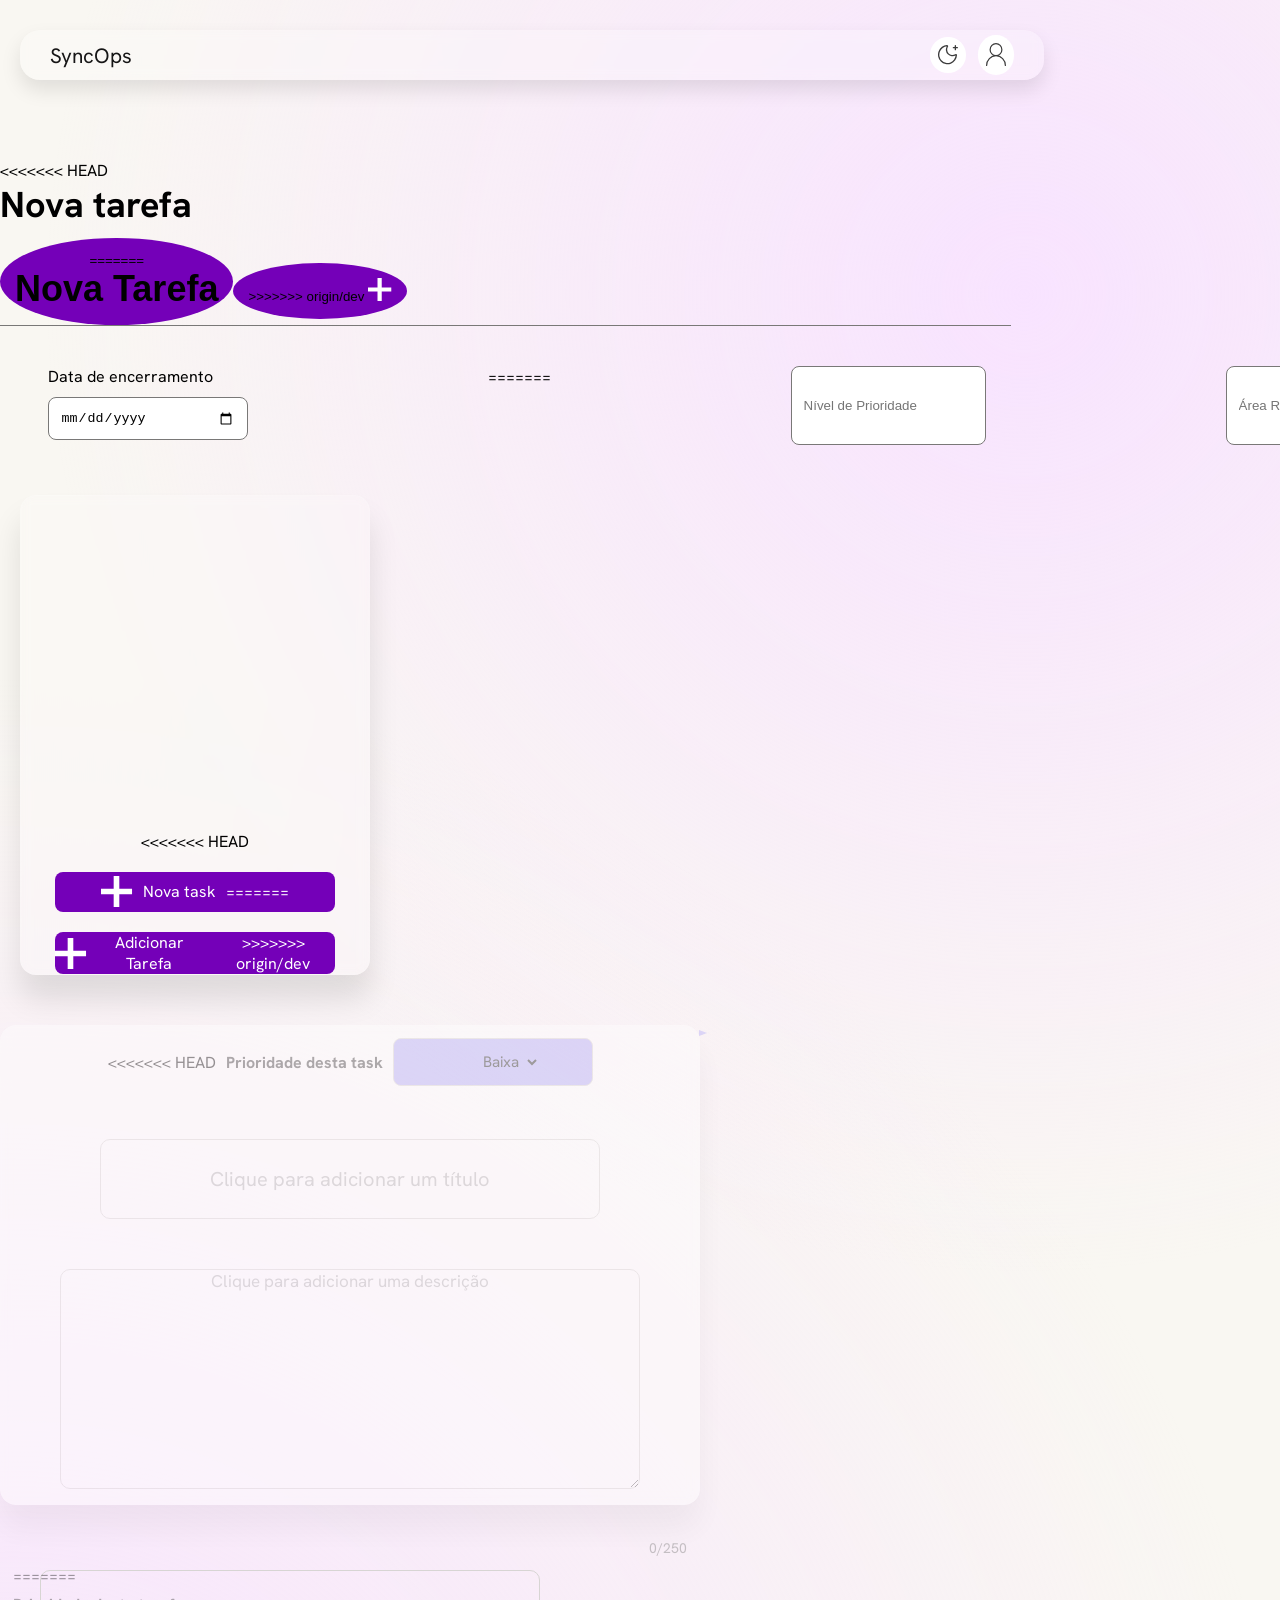
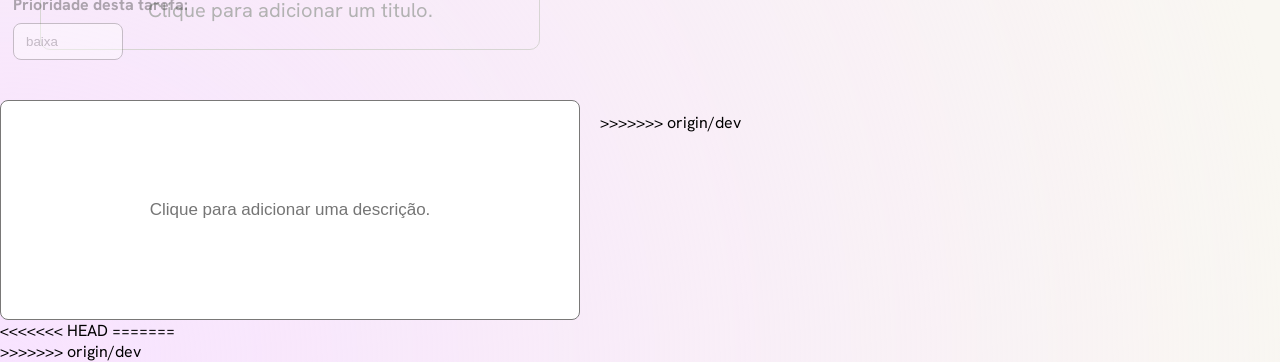
==== commit eab7ea66: "resolve merge conflicts with dev" ====
--- a/src/manager.html
+++ b/src/manager.html
@@ -48,8 +48,13 @@
      <main>
           <section class="card-header">
                <div class="card-header-main">
+<<<<<<< HEAD
                     <h2 class="title-h2">Nova tarefa</h2>
                      <button id="btn-criar" onclick="window.location.href='/src/manager.html'" aria-label="Adicionar nova tarefa">
+=======
+                    <h2 class="title-h2">Nova Tarefa</h2>
+                    <button id="btn-criar" aria-label="Adicionar nova tarefa">
+>>>>>>> origin/dev
                          <img src="assets/icons/adicionar.svg" alt="Ícone de 'mais'">
                     </button>
                </div>
@@ -58,6 +63,7 @@
 
                     <nav id="header-class">
 
+<<<<<<< HEAD
                          <div class="config-task1">
                               <label for="prioridade">Nível de prioridade</label>
                               <div class="priority-select-wrapper baixa">
@@ -79,6 +85,11 @@
                               <label for="prazo">Data de encerramento</label>
                               <input id="prazo" type="date">
                          </div>
+=======
+                         <input type="text" placeholder="Nível de Prioridade">
+                         <input type="text" placeholder="Área Responsável">
+                         <input type="date" placeholder="Data de Encerramento" img id="img-calendario" src="assets/icons/calendario.svg" alt="Ícone de calendário">
+>>>>>>> origin/dev
 
                     </nav>
 
@@ -96,15 +107,22 @@
                          
                     </div>
                     
+<<<<<<< HEAD
                     <button onclick="CreateTask()" id="btn-add-task">
                          <img src="assets/icons/adicionar.svg" alt="Ícone de 'mais'">
                          <p>Nova task</p>
+=======
+                    <button id="btn-add-task">
+                         <img src="assets/icons/adicionar.svg" alt="Ícone de 'mais'">
+                         <p>Adicionar Tarefa</p>
+>>>>>>> origin/dev
                     </button>
                     
                </div>
                     
                     <div class="task-details-container">
                          <div class="task-details-class">
+<<<<<<< HEAD
                               <h4 class="title-h4">Prioridade desta task</h4>
                               <div class="priority-select-wrapper baixa">
                                    <span class="priority-flag"></span>
@@ -122,6 +140,15 @@
                                    <span id="descricao-count">0</span>/250
                               </div>
                          </div>
+=======
+                              <h4 class="title-h4">Prioridade desta tarefa:</h4>
+                              <input class="task-details-input" type="text" placeholder="baixa">
+                         </div>
+                             <div class="description-task">
+                                  <input type="text"  class="description-task-title" placeholder="Clique para adicionar um titulo.">
+                                   <input type="text"id="description-task-paragraph" placeholder="Clique para adicionar uma descrição.">
+                             </div>
+>>>>>>> origin/dev
                     </div>
                     
                      
@@ -130,4 +157,11 @@
                </section>
     </main>
 </body>
+<<<<<<< HEAD
+=======
+
+<footer>
+     
+</footer>
+>>>>>>> origin/dev
 </html>
--- a/src/assets/css/layout.css
+++ b/src/assets/css/layout.css
@@ -3,82 +3,80 @@
   /* ============================= */
 
   header {
-       max-width: 100%;
-       width: 80%;
-       height: 50px;
-       display: flex;
-       justify-content: space-between;
-       justify-self: center;
-       margin: 30px 20px 0px 20px;
-       padding: 0 30px 0px 30px;
-       position: sticky;
-
-       background: rgba(255, 255, 255, 0.232);
-       border-radius: 20px;
-       box-shadow: 0 10px 20px rgba(0, 0, 0, 0.1);
-       backdrop-filter: blur(6px);
-       -webkit-backdrop-filter: blur(6px);
+     max-width: 100%;
+     width: 80%;
+     height: 50px;
+     display: flex;
+     justify-content:space-between;
+     justify-self: center;
+     margin: 30px 20px 0px 20px;
+     padding: 0 30px 0px 30px;
+     position: sticky;
+
+     background: rgba(255, 255, 255, 0.232);
+     border-radius: 20px;
+     box-shadow: 0 10px 20px rgba(0, 0, 0, 0.1);
+     backdrop-filter: blur(6px);
+     -webkit-backdrop-filter: blur(6px);
   }
 
   .logo-area {
-       align-content: center;
-       font-size: 1.3em;
-       color: var(--texto-hierarquia-1);
-       text-decoration: none;
-  }
-
-  .logo-area {
-       align-content: center;
-       max-width: 100%;
-       width: 100px;
-  }
-
-  .logo-area a {
-       /* Placeholder */
-       align-content: center;
-       font-size: 1em;
-       color: var(--texto-principal);
-       text-decoration: none;
+     align-content: center;
+     font-size: 1.3em;
+     color: var(--texto-hierarquia-1);
+     text-decoration: none;
+  }
+
+   .logo-area {
+     align-content: center;
+     max-width: 100%;
+     width: 100px;
+  }
+
+   .logo-area a {  /* Placeholder */ 
+     align-content: center;
+     font-size: 1em;
+     color: var(--texto-principal);
+     text-decoration: none;
   }
 
   .header-acoes {
-       display: flex;
-       justify-content: space-around;
-       gap: 24px;
-       padding: 4px 0px 4px 0px;
+     display: flex;
+     justify-content: space-around;
+     gap: 24px;
+     padding: 4px 0px 4px 0px;
   }
 
   .btn-header {
-       background-color: var(--botao-claro-bg);
-       border: transparent;
-       padding: 8px;
-       border-radius: 50%;
-       align-items: center;
-       display: flex;
-       transition: all 0.3s;
-  }
-
-  #darkmode-icon,
-  #user-icon {
+     background-color: var(--botao-claro-bg);
+     border: transparent;
+     padding: 8px;
+     border-radius: 50%;
+     align-items: center;
+     display: flex;
+     transition: all 0.3s;
+  }
+  
+     #darkmode-icon,
+     #user-icon {
        color: var(--texto-hierarquia-1);
        width: 20px;
-  }
-
+    }
+  
   .btn-header:hover {
-       background-color: var(--fundo-principal);
-  }
-
-
-  /* ============================= */
+     background-color: var(--fundo-principal);
+  }
+
+
+   /* ============================= */
   /*     Main                      */
   /* ============================= */
 
   main {
-       max-width: 100%;
-       height: 100vh;
-       width: 79vw;
-       margin-top: 40px;
-       justify-self: center;
+     max-width: 100%;
+     width: 79vw;
+     margin-top: 40px;
+     justify-self: center;
   }
 
 
@@ -87,33 +85,197 @@
   /* ============================= */
 
   .card-header {
-       max-width: 100%;
-       width: 79vw;
-       display: flex;
-       margin-top: 80px;
-       flex-direction: column;
+     max-width: 100%;
+     width: 79vw;
+     display: flex;
+     margin-top: 80px;
+     flex-direction: column;
   }
 
   .card-header-main {
+<<<<<<< HEAD
        display: flex;
        justify-content: space-between;
        border-bottom: 1px solid var(--componente-secundario);
+=======
+     display: flex;
+     justify-content: space-between;
+>>>>>>> origin/dev
   }
 
   .card-header-ferramentas {
+     display: flex;
+     margin-top: 20px;
+     /* max-width: 100%; */
+     /* width: 79vw; */
+     flex-direction: row;
+     justify-content: space-between;
+     align-items: center;
+     gap: 40px;
+  }
+  #header-config {
+     display: flex;
+     justify-content: center;
+     gap: 10px;
+     
+  }
+
+  #header-class{
        display: flex;
-       margin-top: 20px;
-       /* max-width: 100%; */
-       /* width: 79vw; */
-       flex-direction: row;
-       justify-content: space-between;
+       margin: 40px 0px 20px 0px;
+       justify-content: center;
+       gap: 240px;
+  }
+
+  input {
+     padding: 12px;
+     border-radius: 8px;
+     border: 1px solid var(--componente-secundario);
+     width: 200px;
+  }
+
+/* ============================= */
+  /*     CARDS DE TASKS            */
+  /* ============================= */
+
+.card-tasks{
+       display: flex;
        align-items: center;
-       gap: 40px;
-  }
+       gap: 20px;
+         flex-wrap: wrap;
+}
+
+/* ============================= */
+  /*     CARDS DE TASKS            */
+  /* ============================= */
+
+.card-tasks{
+       display: flex;
+       align-items: center;
+       gap: 20px;
+         flex-wrap: wrap;
+}
+  #card-container {
+     max-width: 100%;
+     height: 500px;
+     margin-top: 20px;
+     border-radius: 20px;
+
+
+     /* Efeito glass */
+     background: rgba(255, 255, 255, 0.19);
+     border-radius: 16px;
+     box-shadow: 0 24px 30px rgba(0, 0, 0, 0.106);
+     backdrop-filter: blur(6px);
+     -webkit-backdrop-filter: blur(6px);
+     border: 1px solid rgba(255, 255, 255, 0.08); 
+  }
+  /* ============================= */
+  /*     DESCRIÇÃO DAS TASKS       */
+  /* ============================= */
+.created-tasks-container {
+     display: flex;
+      flex-direction: column;
+      align-items: center;
+     gap: 20px;
+     width: 350px;
+     height: 480px;
+       margin: 30px 20px;
+       border-radius: 20px;
+
+        /* Efeito glass */
+     background: rgba(255, 255, 255, 0.19);
+     border-radius: 16px;
+     box-shadow: 0 24px 30px rgba(0, 0, 0, 0.106);
+     backdrop-filter: blur(6px);
+     -webkit-backdrop-filter: blur(6px);
+     border: 1px solid rgba(255, 255, 255, 0.08); 
+      
+  }
+  .tasks-list {
+   background-color: rosybrown;
+     display: flex;
+     flex-direction: column;
+   width: 300px;
+   margin: 20px 0px;
+     height: 340px;
+     border-radius: 20px;
+
+      gap: 20px;
+      
+  }
+  #btn-add-task {
+     display: flex;
+     justify-content: center;
+     align-items: center;
+     gap: 10px;
+     width: 280px;
+     height: 50px;
+     background-color: var(--cor-marca-principal);
+     border: transparent;
+     border-radius: 8px;
+     transition: all 0.3s;
+     color: white;
+      font-family: "Hanken Grotesk", sans-serif;
+      font-size: 16px;
+  }
+  .task-details-container {
+     display: flex;
+     flex-direction: column;
+     gap: 8px;
+     width: 700px;
+     height: 480px;
+     padding: 12px;
+     border-radius: 8px;
+
+         /* Efeito glass */
+     background: rgba(255, 255, 255, 250);
+     border-radius: 16px;
+     box-shadow: 0 24px 30px rgba(0, 0, 0, 0.106);
+     backdrop-filter: blur(6px);
+     -webkit-backdrop-filter: blur(6px);
+     border: 1px solid rgba(255, 255, 255, 0.08); 
+      
+  }
+  .task-details-class {
+     display: flex;
+     justify-content: center;
+    align-items: center;
+     gap: 10px;
+
+  }
+  .task-details-input {
+     width: 110px;
+     height: 37px;
+   
+  }
+  .description-task {
+    display: flex;
+    margin-top: 45px;
+     justify-content: center;
+     align-items: center;
+     flex-direction: column;
+     gap: 50px;
+  }
+  .description-task-title {
+    width: 500px;
+      height: 80px;
+      text-align: center;
+      font-size: 20px;
+
+  }
+  #description-task-paragraph {
+    width: 580px;
+    height: 220px;
+    text-align: center;
+    font-size: 17px;
+  }
+  
+
 
   .filtro-grupo {
-       display: flex;
-       gap: 40px;
+     display: flex;
+     gap: 40px;
   }
  #header-config {
      display: flex;
@@ -122,6 +284,7 @@
      
   }
 
+<<<<<<< HEAD
   #header-class{
        display: flex;
        margin: 40px 0px 20px 0px;
@@ -378,4 +541,7 @@
 .tasks-list::-webkit-scrollbar-thumb {
   background: var(--toggle-bg);
   border-radius: 4px;
-}+}
+=======
+  
+>>>>>>> origin/dev
--- a/src/assets/css/components.css
+++ b/src/assets/css/components.css
@@ -22,33 +22,47 @@
   #btn-criar:hover {
        background-color: rgb(137, 24, 243);
   }
+  /* Dashboard */
+
+  #btn-criar {
+     background-color: var(--cor-marca-principal);
+     padding: 15px;
+     border-radius: 100%;
+     border: transparent;
+     transition: all 0.3s;
+  }
+
+  #btn-criar img {
+     width: 24px;
+     height: auto;
+  }
+
+  #btn-criar:hover {
+     background-color: rgb(137, 24, 243);
+  }
 
 
   .btn-filtro {
-       background-color: transparent;
-       width: 120px;
-       height: 30px;
-       border-radius: 20px;
-       border: 2px solid var(--toggle-bg);
-       font-size: var(--text-sm);
-       color: var(--texto-hierarquia-2);
-       font-weight: 400;
-       font-family: 'Hanken Grotesk', sans-serif;
-       transition: all 0.3s;
+     background-color: transparent;
+     width: 120px;
+     height: 30px;
+     border-radius: 20px;
+     border: 2px solid var(--toggle-bg);
+     font-size: var(--text-sm);
+     color: var(--texto-hierarquia-2);
+     font-weight: 400;
+     font-family: 'Hanken Grotesk', sans-serif;
+     transition: all 0.3s;
   }
 
   .btn-filtro:hover {
-       background-color: var(--toggle-bg);
+     background-color: var(--toggle-bg);
   }
 
   .btn-filtro.ativo {
-       background-color: var(--componente-bg-1);
-       border: 2px solid var(--componente-bg-1);
-       color: var(--texto-invertido);
-  }
-
-  .btn-filtro.ativo:hover {
-       background-color: var();
+     background-color: var(--componente-bg-1);
+     border: 2px solid var(--componente-bg-1);
+     color: var(--texto-invertido);
   }
   #btn-add-task {
      display: flex;
@@ -67,51 +81,55 @@
       cursor: pointer;
   }
 
-
-
+    .btn-filtro.ativo:hover {
+     background-color: var();
+    }
+
+
+    
   /* ============================= */
   /*    Search Bar                 */
   /* ============================= */
 
   .buscar-wrapper {
-       display: flex;
-       width: 100%;
-       align-items: center;
-       max-width: 400px;
-       height: 38px;
-       background-color: transparent;
-       border: 1px solid var(--componente-secundario);
-       border-radius: 20px;
-       padding: 10px 5px;
-       transition: border-color 0.3s ease;
-       gap: 12px;
-
+     display: flex;
+     width: 100%;
+     align-items: center;
+     max-width: 400px;
+     height: 38px;
+     background-color: transparent;
+     border: 1px solid var(--componente-secundario);
+     border-radius: 20px;
+     padding: 10px 5px;
+     transition: border-color 0.3s ease;
+     gap: 12px; 
+   
   }
 
   .buscar-wrapper:focus-within {
-       border-color: var(--cor-marca-principal);
-       box-shadow: 1px 3px 5px var(--cor-gradiente);
-       color: violet
-  }
-
-  #search-bar {
-       height: 30px;
-       max-width: 100%;
-       width: 200px;
-       flex: 1;
-       background-color: transparent;
-       border: none;
-       outline: none;
-       color: var(--texto-principal);
-       font-size: var(--text-base);
-       font-family: 'Hanken Grotesk', sans-serif;
-  }
-
-  #search-icon {
-       margin-left: 8px;
-       color: var(--texto-principal);
-       width: 20px;
-  }
+    border-color: var(--cor-marca-principal);
+    box-shadow: 1px 3px 5px var(--cor-gradiente);
+    color: violet
+}
+
+ #search-bar {
+     height: 30px;
+     max-width: 100%;
+     width: 200px;
+     flex: 1;
+     background-color: transparent;
+     border: none;
+     outline: none;
+     color: var(--texto-principal);
+     font-size: var(--text-base);
+     font-family: 'Hanken Grotesk', sans-serif;
+ }
+
+#search-icon {
+     margin-left: 8px;
+     color: var(--texto-principal);
+     width: 20px;
+ }
 
   #search-icon:focus {
        color: violet;
@@ -310,6 +328,7 @@
   }
 
 
+<<<<<<< HEAD
 /* ============================= */
 /*    Manager — Botões Ação      */
 /* ============================= */
@@ -518,4 +537,127 @@
 :root.darkmode .task-item-ativa {
   background-color: rgba(168, 85, 247, 0.12);
   border-color: var(--cor-marca-principal);
-}+}
+=======
+  /* ============================= */
+/*    Barra de Progresso         */
+/* ============================= */
+ 
+.progresso-wrapper {
+     width: 100%;
+     display: flex;
+     flex-direction: column;
+     gap: 4px;
+     margin-bottom: 30px;
+}
+ 
+.progresso-label {
+     color: var(--texto-principal);
+     font-weight: 600;
+}
+ 
+.progresso-track {
+     background-color: var(--toggle-bg);
+     width: 100%;
+     height: 5px;
+     border-radius: 999px;
+     overflow: hidden;
+}
+ 
+.barra-preenchimento {
+     height: 5px;
+     width: 0%;
+     background-color: #5cb85c;
+     border-radius: 999px;
+     transition: width 0.4s ease;
+}
+ 
+ 
+/* ============================= */
+/*    Modal de Confirmação       */
+/* ============================= */
+ 
+.modal-overlay {
+     position: fixed;
+     inset: 0; /* shorthand para top/right/bottom/left: 0 */
+     background-color: rgba(0, 0, 0, 0.4);
+     display: flex;
+     align-items: center;
+     justify-content: center;
+     z-index: 1000;
+ 
+     /* Animação de entrada */
+     opacity: 0;
+     transition: opacity 0.2s ease;
+}
+ 
+.modal-overlay.visivel {
+     opacity: 1;
+}
+ 
+.modal-caixa {
+     background-color: var(--botao-claro-bg);
+     border-radius: 16px;
+     padding: 32px;
+     max-width: 420px;
+     width: 90%;
+     display: flex;
+     flex-direction: column;
+     gap: 12px;
+     box-shadow: var(--sombra-um);
+ 
+     /* Animação de entrada */
+     transform: translateY(12px);
+     transition: transform 0.2s ease;
+}
+ 
+.modal-overlay.visivel .modal-caixa {
+     transform: translateY(0);
+}
+ 
+.modal-titulo {
+     font-size: 1.1rem;
+     font-weight: 700;
+     color: var(--texto-principal);
+}
+ 
+.modal-descricao {
+     font-size: 0.9rem;
+     color: var(--texto-hierarquia-2);
+     line-height: 1.5;
+}
+ 
+.modal-acoes {
+     display: flex;
+     gap: 10px;
+     justify-content: flex-end;
+     margin-top: 8px;
+}
+ 
+.modal-btn {
+     padding: 8px 20px;
+     border-radius: 8px;
+     font-size: 0.875rem;
+     font-weight: 600;
+     cursor: pointer;
+     border: none;
+     transition: opacity 0.15s ease;
+}
+ 
+.modal-btn:hover {
+     opacity: 0.8;
+}
+ 
+.modal-btn.cancelar {
+     background-color: var(--toggle-bg);
+     color: var(--texto-principal);
+}
+ 
+.modal-btn.confirmar {
+     background-color: var(--prioridade-alta-bg);
+     color: var(--prioridade-alta-texto);
+}
+ #search-icon:focus {
+     color: violet; 
+     } 
+>>>>>>> origin/dev
--- a/src/assets/css/utilities.css
+++ b/src/assets/css/utilities.css
@@ -7,7 +7,11 @@
 }
 .title-h4 {
   color:  #3A3A3A;
+<<<<<<< HEAD
+}
+=======
 }
 .title-h4 {
   color:  #3A3A3A;
 }
+>>>>>>> origin/dev
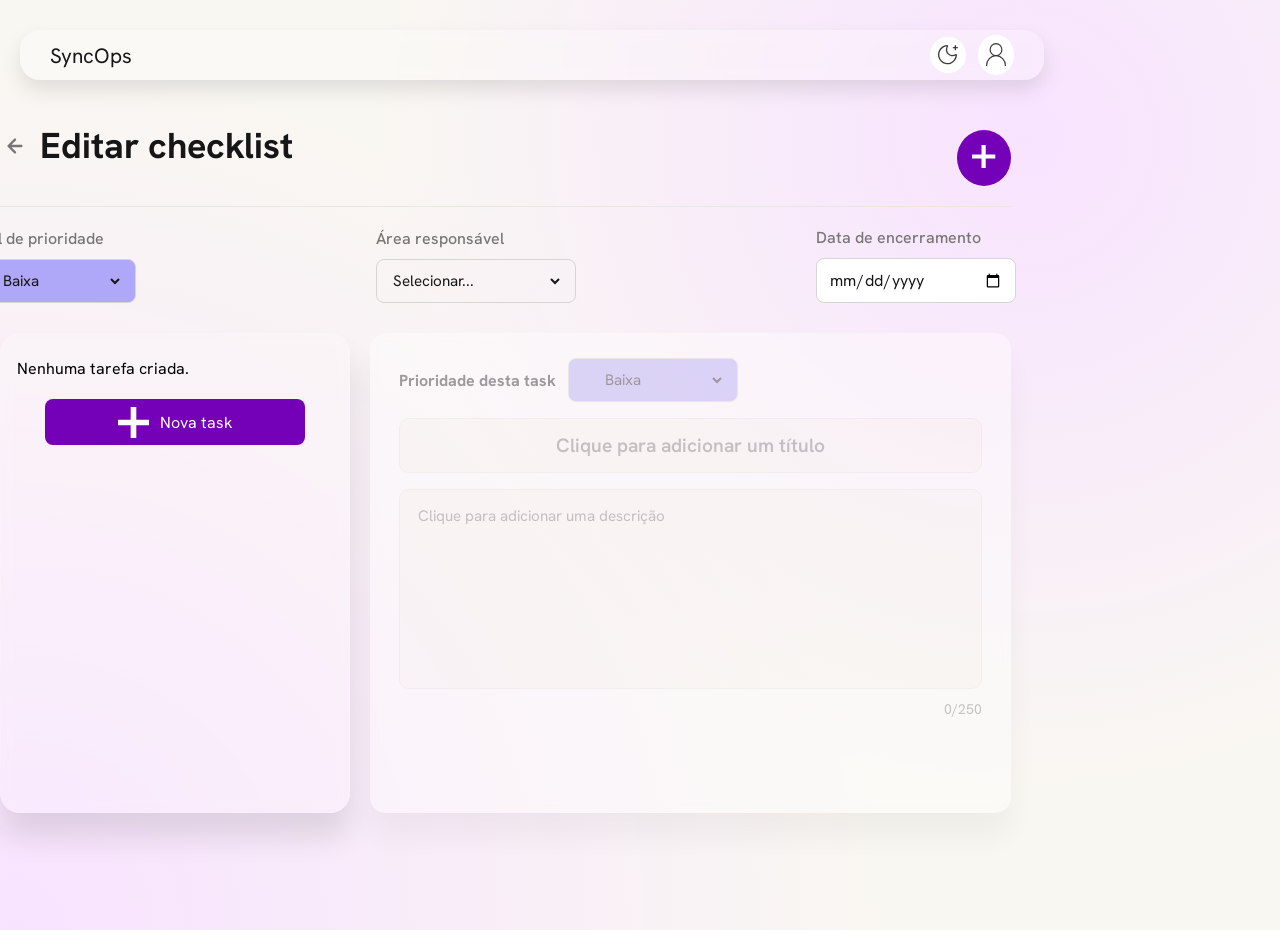
==== commit 6bc190f6: "proejto pronto" ====
--- a/src/manager.html
+++ b/src/manager.html
@@ -6,68 +6,66 @@
      <meta name="viewport" content="width=device-width, initial-scale=1.0">
      <title>SyncOps</title>
      <script src="assets/js/storage.js" defer></script>
-     <script src="assets/js/manager.js" defer ></script>
-     <!-- Conexão com todos os css -->
+     <script src="assets/js/darkmode.js" defer></script>
+     <script src="assets/js/manager.js" defer></script>
      <link rel="stylesheet" href="assets/css/base.css">
      <link rel="stylesheet" href="assets/css/layout.css">
      <link rel="stylesheet" href="assets/css/components.css">
      <link rel="stylesheet" href="assets/css/utilities.css">
-     <!-- Fonte -->
      <link rel="preconnect" href="https://fonts.googleapis.com">
      <link rel="preconnect" href="https://fonts.gstatic.com" crossorigin>
      <link href="https://fonts.googleapis.com/css2?family=Hanken+Grotesk:wght@400;500;600;700&display=swap" rel="stylesheet">
-     </head>
+</head>
 
 <body>
      <header>
-          <div class="logo-area"> <!-- Em aguardo da logo -->
-               <p>
-                    <a href="index.html">
-                         SyncOps
-                    </a>
-               </p>
+          <div class="logo-area">
+               <p><a href="index.html">SyncOps</a></p>
           </div>
-
           <div class="header-acoes" style="display:flex; align-items:center; gap:12px;">
                <button class="btn-header" id="btn-darkmode" aria-label="Ativar modo escuro">
                     <svg id="darkmode-icon" viewBox="0 0 30 29" fill="none" xmlns="http://www.w3.org/2000/svg">
                          <path d="M23.1059 3.99986H29M26.0529 1V6.99971M27.5044 15.2283C27.3663 17.8324 26.4901 20.34 24.9818 22.4481C23.4735 24.5561 21.3976 26.1743 19.005 27.107C16.6125 28.0398 14.0058 28.2471 11.5 27.704C8.99413 27.1609 6.6965 25.8906 4.8848 24.0466C3.07309 22.2027 1.82489 19.864 1.29107 17.3134C0.757254 14.7627 0.960674 12.1093 1.87674 9.67381C2.79282 7.23833 4.38232 5.12508 6.4531 3.58953C8.52389 2.05397 10.9873 1.16185 13.5456 1.021C14.1423 0.988 14.4547 1.71097 14.1379 2.22544C13.0783 3.95119 12.6246 5.99156 12.8508 8.01359C13.077 10.0356 13.9698 11.9199 15.3835 13.3589C16.7972 14.798 18.6484 15.7068 20.6348 15.937C22.6213 16.1673 24.6257 15.7055 26.3211 14.6268C26.828 14.3044 27.5368 14.6208 27.5044 15.2283Z"
-                         stroke="currentColor" stroke-width="2" stroke-linecap="round" stroke-linejoin="round" />
+                         stroke="currentColor" stroke-width="2" stroke-linecap="round" stroke-linejoin="round"/>
                     </svg>
                </button>
-
                <button class="btn-header" aria-label="Ícone de usuário">
                     <svg id="user-icon" viewBox="0 0 33 38" fill="none" xmlns="http://www.w3.org/2000/svg">
                          <path d="M16.5 21C21.8503 21 26.1875 16.5228 26.1875 11C26.1875 5.47715 21.8503 1 16.5 1C11.1497 1 6.8125 5.47715 6.8125 11C6.8125 16.5228 11.1497 21 16.5 21ZM16.5 21C20.6109 21 24.5533 22.6857 27.4602 25.6863C30.367 28.6869 32 32.7565 32 37M16.5 21C12.3891 21 8.44666 22.6857 5.53985 25.6863C2.63303 28.6869 1 32.7565 1 37"
-                         stroke="currentColor" stroke-width="2" stroke-linecap="round" stroke-linejoin="round" />
+                         stroke="currentColor" stroke-width="2" stroke-linecap="round" stroke-linejoin="round"/>
                     </svg>
                </button>
           </div>
      </header>
-     
+
      <main>
           <section class="card-header">
                <div class="card-header-main">
-<<<<<<< HEAD
-                    <h2 class="title-h2">Nova tarefa</h2>
-                     <button id="btn-criar" onclick="window.location.href='/src/manager.html'" aria-label="Adicionar nova tarefa">
-=======
-                    <h2 class="title-h2">Nova Tarefa</h2>
-                    <button id="btn-criar" aria-label="Adicionar nova tarefa">
->>>>>>> origin/dev
-                         <img src="assets/icons/adicionar.svg" alt="Ícone de 'mais'">
-                    </button>
+                    <div class="acoes-header">
+                         <!-- Seta de voltar -->
+                         <a href="index.html" class="btn-voltar" aria-label="Voltar">
+                              <svg viewBox="0 0 24 24" fill="none" xmlns="http://www.w3.org/2000/svg" width="22" height="22">
+                                   <path d="M19 12H5M5 12L12 19M5 12L12 5" stroke="currentColor" stroke-width="2.5" stroke-linecap="round" stroke-linejoin="round"/>
+                              </svg>
+                         </a>
+                         <h2 class="title-h2" id="checklist-titulo" contenteditable="true" spellcheck="false">Editar checklist</h2>
+                         <span id="task-count" style="color: var(--texto-hierarquia-2); font-size: var(--text-sm); align-self: flex-end; margin-bottom: 6px;"></span>
+                    </div>
+                    <div style="display:flex; gap: 12px; align-items: center;">
+                         <button id="btn-save" onclick="window.location.href='manager.html'" aria-label="Adicionar nova tarefa">
+                              <img src="assets/icons/adicionar.svg" alt="Ícone de 'mais'">
+                         </button>
+                         
+                    </div>
                </div>
 
                <div id="header-config">
-
                     <nav id="header-class">
 
-<<<<<<< HEAD
                          <div class="config-task1">
                               <label for="prioridade">Nível de prioridade</label>
                               <div class="priority-select-wrapper baixa">
-                                   <span class="priority-flag"><img src="/src/assets/icons/bandeira.svg" alt=""></span>
+                                   <span class="priority-flag"></span>
                                    <select id="prioridade" class="priority-select">
                                         <option value="baixa">Baixa</option>
                                         <option value="media">Média</option>
@@ -78,90 +76,68 @@
 
                          <div class="config-task2">
                               <label for="stack">Área responsável</label>
-                              <input id="stack" type="text">
+                              <!-- Trocado de input text para select com wrapper -->
+                              <div class="select-wrapper">
+                                   <select id="stack">
+                                        <option value="">Selecionar...</option>
+                                        <option value="backend">Back-end</option>
+                                        <option value="frontend">Front-end</option>
+                                        <option value="design">Design</option>
+                                        <option value="devops">DevOps</option>
+                                        <option value="qa">QA</option>
+                                   </select>
+                              </div>
                          </div>
 
                          <div class="config-task3">
                               <label for="prazo">Data de encerramento</label>
-                              <input id="prazo" type="date">
+                              <!-- Input de data envolto em wrapper para consistência visual -->
+                              <div class="date-input-wrapper">
+                                   <input id="prazo" type="date">
+                              </div>
                          </div>
-=======
-                         <input type="text" placeholder="Nível de Prioridade">
-                         <input type="text" placeholder="Área Responsável">
-                         <input type="date" placeholder="Data de Encerramento" img id="img-calendario" src="assets/icons/calendario.svg" alt="Ícone de calendário">
->>>>>>> origin/dev
 
                     </nav>
-
-
                </div>
-               
           </section>
 
           <section class="card-tasks">
 
                <div class="created-tasks-container">
-                    
                     <div id="created-tasks" class="tasks-list">
-                         <!-- Tarefas criadas aparecerão aqui -->
-                         
+                         <p> Nenhuma tarefa criada.</p>
                     </div>
-                    
-<<<<<<< HEAD
+
                     <button onclick="CreateTask()" id="btn-add-task">
                          <img src="assets/icons/adicionar.svg" alt="Ícone de 'mais'">
                          <p>Nova task</p>
-=======
-                    <button id="btn-add-task">
-                         <img src="assets/icons/adicionar.svg" alt="Ícone de 'mais'">
-                         <p>Adicionar Tarefa</p>
->>>>>>> origin/dev
                     </button>
-                    
                </div>
-                    
-                    <div class="task-details-container">
-                         <div class="task-details-class">
-<<<<<<< HEAD
-                              <h4 class="title-h4">Prioridade desta task</h4>
-                              <div class="priority-select-wrapper baixa">
-                                   <span class="priority-flag"></span>
-                                   <select id="nivel-prioridade" class="priority-select">
-                                        <option value="baixa">Baixa</option>
-                                        <option value="media">Média</option>
-                                        <option value="alta">Alta</option>
-                                   </select>
-                              </div>
+
+               <div class="task-details-container">
+                    <div class="task-details-class">
+                         <h4 class="title-h4">Prioridade desta task</h4>
+                         <div class="priority-select-wrapper baixa">
+                              <span class="priority-flag"></span>
+                              <select id="nivel-prioridade" class="priority-select">
+                                   <option value="baixa">Baixa</option>
+                                   <option value="media">Média</option>
+                                   <option value="alta">Alta</option>
+                              </select>
                          </div>
-                         <div class="description-task">
-                              <input type="text" class="description-task-title" id="titulo" placeholder="Clique para adicionar um título">
+                    </div>
+                    <div class="description-task">
+                         <input type="text" class="description-task-title" id="titulo" placeholder="Clique para adicionar um título">
+                         <div class="description-task-textarea-wrapper">
                               <textarea class="description-task-paragraph" id="descricao" placeholder="Clique para adicionar uma descrição" rows="7"></textarea>
-                              <div style="display:flex; justify-content:flex-end; width:100%; color: var(--texto-hierarquia-2); font-size:0.875rem;">
+                              <div class="descricao-count-wrapper">
                                    <span id="descricao-count">0</span>/250
                               </div>
                          </div>
-=======
-                              <h4 class="title-h4">Prioridade desta tarefa:</h4>
-                              <input class="task-details-input" type="text" placeholder="baixa">
-                         </div>
-                             <div class="description-task">
-                                  <input type="text"  class="description-task-title" placeholder="Clique para adicionar um titulo.">
-                                   <input type="text"id="description-task-paragraph" placeholder="Clique para adicionar uma descrição.">
-                             </div>
->>>>>>> origin/dev
                     </div>
-                    
-                     
-                    
-                    
-               </section>
-    </main>
+               </div>
+
+          </section>
+     </main>
 </body>
-<<<<<<< HEAD
-=======
-
-<footer>
-     
-</footer>
->>>>>>> origin/dev
-</html>
+</html>
--- a/src/assets/css/base.css
+++ b/src/assets/css/base.css
@@ -161,25 +161,4 @@
           radial-gradient(circle at 80% 15%, var(--cor-gradiente), transparent 50%),
           radial-gradient(circle at 1% 100%, var(--cor-gradiente), transparent 55%),
           var(--fundo-principal);
-}
-
-
-  /* ============================= */
-  /*     RESET E BASE              */
-  /* ============================= */
-
-  * {
-     box-sizing: border-box;
-     margin: 0;
-     padding: 0;
-  }
-
-  body {
-     font-family: 'Hanken Grotesk', sans-serif;
-     min-height: 100vh;
-     min-height: 100vh;
-     background:
-          radial-gradient(circle at 80% 15%, var(--cor-gradiente), transparent 50%),
-          radial-gradient(circle at 1% 100%, var(--cor-gradiente), transparent 55%),
-          var(--fundo-principal);
-  }
+}
--- a/src/assets/css/layout.css
+++ b/src/assets/css/layout.css
@@ -3,462 +3,351 @@
   /* ============================= */
 
   header {
-     max-width: 100%;
-     width: 80%;
-     height: 50px;
-     display: flex;
-     justify-content:space-between;
-     justify-self: center;
-     margin: 30px 20px 0px 20px;
-     padding: 0 30px 0px 30px;
-     position: sticky;
-
-     background: rgba(255, 255, 255, 0.232);
-     border-radius: 20px;
-     box-shadow: 0 10px 20px rgba(0, 0, 0, 0.1);
-     backdrop-filter: blur(6px);
-     -webkit-backdrop-filter: blur(6px);
+       max-width: 100%;
+       width: 80%;
+       height: 50px;
+       display: flex;
+       justify-content: space-between;
+       justify-self: center;
+       margin: 30px 20px 0px 20px;
+       padding: 0 30px 0px 30px;
+       position: sticky;
+
+       background: rgba(255, 255, 255, 0.232);
+       border-radius: 20px;
+       box-shadow: 0 10px 20px rgba(0, 0, 0, 0.1);
+       backdrop-filter: blur(6px);
+       -webkit-backdrop-filter: blur(6px);
   }
 
   .logo-area {
-     align-content: center;
-     font-size: 1.3em;
-     color: var(--texto-hierarquia-1);
-     text-decoration: none;
-  }
-
-   .logo-area {
-     align-content: center;
-     max-width: 100%;
-     width: 100px;
-  }
-
-   .logo-area a {  /* Placeholder */ 
-     align-content: center;
-     font-size: 1em;
-     color: var(--texto-principal);
-     text-decoration: none;
+       align-content: center;
+       font-size: 1.3em;
+       color: var(--texto-hierarquia-1);
+       text-decoration: none;
+  }
+
+  .logo-area {
+       align-content: center;
+       max-width: 100%;
+       width: 100px;
+  }
+
+  .logo-area a {
+       align-content: center;
+       font-size: 1em;
+       color: var(--texto-principal);
+       text-decoration: none;
   }
 
   .header-acoes {
-     display: flex;
-     justify-content: space-around;
-     gap: 24px;
-     padding: 4px 0px 4px 0px;
+       display: flex;
+       justify-content: space-around;
+       gap: 24px;
+       padding: 4px 0px 4px 0px;
   }
 
   .btn-header {
-     background-color: var(--botao-claro-bg);
-     border: transparent;
-     padding: 8px;
-     border-radius: 50%;
-     align-items: center;
-     display: flex;
-     transition: all 0.3s;
-  }
-  
-     #darkmode-icon,
-     #user-icon {
+       background-color: var(--botao-claro-bg);
+       border: transparent;
+       padding: 8px;
+       border-radius: 50%;
+       align-items: center;
+       display: flex;
+       transition: all 0.3s;
+  }
+
+  #darkmode-icon,
+  #user-icon {
        color: var(--texto-hierarquia-1);
        width: 20px;
-    }
-  
+  }
+
   .btn-header:hover {
-     background-color: var(--fundo-principal);
-  }
-
-
-   /* ============================= */
+       background-color: var(--fundo-principal);
+  }
+
+
+  /* ============================= */
   /*     Main                      */
   /* ============================= */
 
   main {
-     max-width: 100%;
-     width: 79vw;
-     margin-top: 40px;
-     justify-self: center;
+       max-width: 100%;
+       width: 79vw;
+       margin-top: 40px;
+       justify-self: center;
+       padding-bottom: 40px;
   }
 
 
   /* ============================= */
-  /*     Dashboard Geral            */
+  /*     Dashboard                 */
   /* ============================= */
 
-  .card-header {
-     max-width: 100%;
-     width: 79vw;
-     display: flex;
-     margin-top: 80px;
-     flex-direction: column;
-  }
-
-  .card-header-main {
-<<<<<<< HEAD
+  .dashboard-section {
+       max-width: 100%;
+       width: 79vw;
+       margin: 0 auto;
+       padding-bottom: 60px;
+  }
+
+  .dashboard-section:first-of-type {
+       margin-top: 50px;
+  }
+
+  .dash-section-header {
        display: flex;
        justify-content: space-between;
-       border-bottom: 1px solid var(--componente-secundario);
-=======
+       align-items: center;
+       border-bottom: 1px solid var(--borda-separador);
+       padding-bottom: 16px;
+       margin-bottom: 20px;
+  }
+
+  .dash-ferramentas {
+       display: flex;
+       flex-direction: row;
+       justify-content: space-between;
+       align-items: center;
+       gap: 20px;
+       margin-bottom: 20px;
+       flex-wrap: wrap;
+  }
+
+  .filtro-grupo {
+       display: flex;
+       gap: 8px;
+       flex-wrap: wrap;
+  }
+
+  #card-container {
+       width: 100%;
+  }
+
+  #card-grid {
+       display: grid;
+       grid-template-columns: repeat(3, 1fr);
+       gap: 16px;
+  }
+
+  /* ============================= */
+  /*     Seção Gráficos            */
+  /* ============================= */
+
+  #secao-graficos {
+       margin-top: 0;
+  }
+
+  .graficos-grid {
+       display: grid;
+       grid-template-columns: 1fr 1fr;
+       gap: 20px;
+  }
+
+  .grafico-card {
+       background: var(--botao-claro-bg);
+       border-radius: 16px;
+       padding: 24px 28px;
+       box-shadow: var(--sombra-um);
+       border: 1px solid var(--borda-separador);
+  }
+
+  .grafico-titulo {
+       font-size: var(--text-sm);
+       font-weight: 600;
+       color: var(--texto-hierarquia-1);
+       margin-bottom: 20px;
+  }
+
+  .grafico-area {
+       width: 100%;
+       min-height: 160px;
+  }
+
+  .grafico-barra-h-item {
+       display: flex;
+       align-items: center;
+       gap: 10px;
+       margin-bottom: 14px;
+  }
+
+  .grafico-barra-h-label {
+       font-size: var(--text-xs);
+       color: var(--texto-hierarquia-2);
+       width: 90px;
+       flex-shrink: 0;
+       white-space: nowrap;
+       overflow: hidden;
+       text-overflow: ellipsis;
+  }
+
+  .grafico-barra-h-track {
+       flex: 1;
+       height: 22px;
+       background: var(--toggle-bg);
+       border-radius: 6px;
+       overflow: hidden;
+  }
+
+  .grafico-barra-h-fill {
+       height: 100%;
+       border-radius: 6px;
+       background: var(--cor-marca-principal);
+       transition: width 0.5s ease;
+       display: flex;
+       align-items: center;
+       justify-content: flex-end;
+       padding-right: 6px;
+  }
+
+  .grafico-barra-h-fill span {
+       font-size: 10px;
+       font-weight: 700;
+       color: white;
+  }
+
+  .grafico-barras-v {
+       display: flex;
+       align-items: flex-end;
+       gap: 20px;
+       height: 150px;
+       padding-top: 10px;
+  }
+
+  .grafico-barra-v-item {
+       display: flex;
+       flex-direction: column;
+       align-items: center;
+       gap: 6px;
+       flex: 1;
+  }
+
+  .grafico-barra-v-valor {
+       font-size: var(--text-xs);
+       font-weight: 700;
+       color: var(--texto-hierarquia-1);
+  }
+
+  .grafico-barra-v-track {
+       width: 100%;
+       max-width: 54px;
+       border-radius: 6px 6px 0 0;
+       transition: height 0.5s ease;
+       min-height: 4px;
+  }
+
+  .grafico-barra-v-label {
+       font-size: var(--text-xs);
+       color: var(--texto-hierarquia-2);
+       text-align: center;
+  }
+
+
+/* ============================= */
+/*     Manager — Card Header     */
+/* ============================= */
+
+.card-header {
+     margin-bottom: 30px;
+}
+
+.card-header-main {
      display: flex;
      justify-content: space-between;
->>>>>>> origin/dev
-  }
-
-  .card-header-ferramentas {
-     display: flex;
-     margin-top: 20px;
-     /* max-width: 100%; */
-     /* width: 79vw; */
-     flex-direction: row;
-     justify-content: space-between;
-     align-items: center;
-     gap: 40px;
-  }
-  #header-config {
+     align-items: flex-start;
+     padding-bottom: 20px;
+     border-bottom: 1px solid var(--borda-separador);
+}
+
+/* Botão de voltar */
+.btn-voltar {
+     display: flex;
+     align-items: center;
+     justify-content: center;
+     color: var(--texto-hierarquia-2);
+     text-decoration: none;
+     padding: 4px;
+     border-radius: 8px;
+     transition: color 0.2s, background 0.2s;
+     align-self: center;
+}
+
+.btn-voltar:hover {
+     color: var(--cor-marca-principal);
+     background: rgba(116, 0, 184, 0.06);
+}
+
+/* ============================= */
+/*     Manager — Config Nav      */
+/* ============================= */
+
+ #header-config {
      display: flex;
      justify-content: center;
      gap: 10px;
-     
-  }
-
-  #header-class{
-       display: flex;
-       margin: 40px 0px 20px 0px;
-       justify-content: center;
-       gap: 240px;
-  }
-
-  input {
+}
+
+/* Gap corrigido de 240px → 40px */
+#header-class {
+     display: flex;
+     margin-top: 20px;
+     margin-left: -30px;
+     justify-content: space-between;
+     gap: 240px;
+     align-items: center;
+}
+
+.config-task1,
+.config-task2,
+.config-task3 {
+     display: flex;
+     flex-direction: column;
+     gap: 10px;
+}
+
+/* Label padrão dos campos de config */
+#header-class label {
+     font-size: var(--text-sm);
+     font-weight: 500;
+     color: var(--texto-hierarquia-2);
+}
+
+/* ============================= */
+/*     Manager — Inputs          */
+/* ============================= */
+
+/* Input padrão global (mantido para compatibilidade) */
+input {
      padding: 12px;
      border-radius: 8px;
      border: 1px solid var(--componente-secundario);
      width: 200px;
-  }
-
-/* ============================= */
-  /*     CARDS DE TASKS            */
-  /* ============================= */
-
-.card-tasks{
-       display: flex;
-       align-items: center;
-       gap: 20px;
-         flex-wrap: wrap;
-}
-
-/* ============================= */
-  /*     CARDS DE TASKS            */
-  /* ============================= */
-
-.card-tasks{
-       display: flex;
-       align-items: center;
-       gap: 20px;
-         flex-wrap: wrap;
-}
-  #card-container {
-     max-width: 100%;
-     height: 500px;
-     margin-top: 20px;
-     border-radius: 20px;
-
-
-     /* Efeito glass */
-     background: rgba(255, 255, 255, 0.19);
-     border-radius: 16px;
-     box-shadow: 0 24px 30px rgba(0, 0, 0, 0.106);
-     backdrop-filter: blur(6px);
-     -webkit-backdrop-filter: blur(6px);
-     border: 1px solid rgba(255, 255, 255, 0.08); 
-  }
-  /* ============================= */
-  /*     DESCRIÇÃO DAS TASKS       */
-  /* ============================= */
-.created-tasks-container {
-     display: flex;
-      flex-direction: column;
-      align-items: center;
-     gap: 20px;
-     width: 350px;
-     height: 480px;
-       margin: 30px 20px;
-       border-radius: 20px;
-
-        /* Efeito glass */
-     background: rgba(255, 255, 255, 0.19);
-     border-radius: 16px;
-     box-shadow: 0 24px 30px rgba(0, 0, 0, 0.106);
-     backdrop-filter: blur(6px);
-     -webkit-backdrop-filter: blur(6px);
-     border: 1px solid rgba(255, 255, 255, 0.08); 
-      
-  }
-  .tasks-list {
-   background-color: rosybrown;
-     display: flex;
-     flex-direction: column;
-   width: 300px;
-   margin: 20px 0px;
-     height: 340px;
-     border-radius: 20px;
-
-      gap: 20px;
-      
-  }
-  #btn-add-task {
-     display: flex;
-     justify-content: center;
-     align-items: center;
-     gap: 10px;
-     width: 280px;
-     height: 50px;
-     background-color: var(--cor-marca-principal);
-     border: transparent;
-     border-radius: 8px;
-     transition: all 0.3s;
-     color: white;
-      font-family: "Hanken Grotesk", sans-serif;
-      font-size: 16px;
-  }
-  .task-details-container {
-     display: flex;
-     flex-direction: column;
-     gap: 8px;
-     width: 700px;
-     height: 480px;
-     padding: 12px;
-     border-radius: 8px;
-
-         /* Efeito glass */
-     background: rgba(255, 255, 255, 250);
-     border-radius: 16px;
-     box-shadow: 0 24px 30px rgba(0, 0, 0, 0.106);
-     backdrop-filter: blur(6px);
-     -webkit-backdrop-filter: blur(6px);
-     border: 1px solid rgba(255, 255, 255, 0.08); 
-      
-  }
-  .task-details-class {
-     display: flex;
-     justify-content: center;
-    align-items: center;
-     gap: 10px;
-
-  }
-  .task-details-input {
-     width: 110px;
-     height: 37px;
-   
-  }
-  .description-task {
-    display: flex;
-    margin-top: 45px;
-     justify-content: center;
-     align-items: center;
-     flex-direction: column;
-     gap: 50px;
-  }
-  .description-task-title {
-    width: 500px;
-      height: 80px;
-      text-align: center;
-      font-size: 20px;
-
-  }
-  #description-task-paragraph {
-    width: 580px;
-    height: 220px;
-    text-align: center;
-    font-size: 17px;
-  }
-  
-
-
-  .filtro-grupo {
-     display: flex;
-     gap: 40px;
-  }
- #header-config {
-     display: flex;
-     justify-content: center;
-     gap: 10px;
-     
-  }
-
-<<<<<<< HEAD
-  #header-class{
-       display: flex;
-       margin: 40px 0px 20px 0px;
-       justify-content: center;
-       gap: 240px;
-  }
-  .config-task1 {
-     display: flex;
-     flex-direction: column;
-     gap: 10px;
-  }
-  .config-task2 {
-     display: flex;
-     flex-direction: column;
-     gap: 10px;
-  }
-  .config-task3 {
-     display: flex;
-     flex-direction: column;
-     gap: 10px;
-  }
-
-  input {
-     padding: 12px;
-     border-radius: 8px;
-     border: 1px solid var(--componente-secundario);
-     width: 200px;
-  }
-
-/* ============================= */
-  /*     CARDS DE TASKS            */
-  /* ============================= */
-
-.card-tasks{
-       display: flex;
-       align-items: center;
-       gap: 20px;
-         flex-wrap: wrap;
-}
-  #card-container {
-     max-width: 100%;
-     height: 500px;
-     margin-top: 20px;
-     border-radius: 20px;
-
-
-       /* Efeito glass */
-       background: rgba(255, 255, 255, 0.19);
-       border-radius: 16px;
-       box-shadow: 0 24px 30px rgba(0, 0, 0, 0.106);
-       backdrop-filter: blur(6px);
-       -webkit-backdrop-filter: blur(6px);
-       border: 1px solid rgba(255, 255, 255, 0.08);
-  }
-
-  #card-grid {
-       display: grid;
-       grid-template-columns: repeat(3, 1fr);
-       gap: 10px;
-       justify-content: center;
-  }
- /* ============================= */
-  /*     DESCRIÇÃO DAS TASKS       */
-  /* ============================= */
-.created-tasks-container {
-     display: flex;
-      flex-direction: column;
-      align-items: center;
-     gap: 20px;
-     width: 350px;
-     height: 480px;
-       margin: 30px 20px;
-       border-radius: 20px;
-
-        /* Efeito glass */
-     background: rgba(255, 255, 255, 0.19);
-     border-radius: 16px;
-     box-shadow: 0 24px 30px rgba(0, 0, 0, 0.106);
-     backdrop-filter: blur(6px);
-     -webkit-backdrop-filter: blur(6px);
-     border: 1px solid rgba(255, 255, 255, 0.08); 
-      
-  }
-  .tasks-list {
-   background-color: rosybrown;
-     display: flex;
-     flex-direction: column;
-   width: 300px;
-   margin: 20px 0px;
-     height: 340px;
-     border-radius: 20px;
-
-      gap: 20px;
-      
-  }
-  
-  .task-details-container {
-     display: flex;
-     flex-direction: column;
-     gap: 8px;
-     width: 700px;
-     height: 480px;
-     padding: 12px;
-     border-radius: 8px;
-
-         /* Efeito glass */
-     background: rgba(255, 255, 255, 250);
-     border-radius: 16px;
-     box-shadow: 0 24px 30px rgba(0, 0, 0, 0.106);
-     backdrop-filter: blur(6px);
-     -webkit-backdrop-filter: blur(6px);
-     border: 1px solid rgba(255, 255, 255, 0.08); 
-      
-  }
-  .task-details-class {
-     display: flex;
-     justify-content: center;
-    align-items: center;
-     gap: 10px;
-
-  }
-  .task-details-input {
-     width: 110px;
-     height: 37px;
-  }
-
-  .priority-select-wrapper {
-     display: flex;
-     align-items: center;
-     gap: 10px;
-     background: rgba(255, 255, 255, 0.9);
+     background: transparent;
+     color: var(--texto-principal);
+     font-family: 'Hanken Grotesk', sans-serif;
+     font-size: var(--text-sm);
+     outline: none;
+}
+
+/* Select wrapper para "Área responsável" */
+.select-wrapper {
+     display: flex;
+     align-items: center;
+     background: rgba(var(--botao-claro-bg), 0.1);
      border: 1px solid var(--toggle-bg);
      border-radius: 8px;
-     padding: 12px;
+     padding: 10px 12px;
      width: 200px;
-  }
-
-  .priority-select-wrapper .priority-flag {
-     display: flex;
-   margin-left: 53px;
-     width: 10px;
-     height: 18px;
-     border-radius: 3px;
-     font-size: 18px;
-     background: var(--prioridade-baixa-bg);
-  }
-
-  .priority-select-wrapper .priority-flag::after {
-     content: "";
-     position: absolute;
-     right: -8px;
-     top: 4px;
-     width: 8px;
-     height: 6px;
-     background: inherit;
-     clip-path: polygon(0 0, 100% 50%, 0 100%);
-  }
-
-  .priority-select-wrapper.alta .priority-flag {
-     background: var(--prioridade-alta-bg);
-     color: var(--prioridade-alta-texto);
-  }
-
-  .priority-select-wrapper.media .priority-flag {
-     background: var(--prioridade-media-bg);
-     color: var(--prioridade-media-texto);
-  }
-
-  .priority-select-wrapper.baixa .priority-flag {
-     background: var(--prioridade-baixa-bg);
-     color: var(--prioridade-baixa-texto);
-  }
-
-  .priority-select {
+     cursor: pointer;
+     transition: border-color 0.2s;
+}
+
+.select-wrapper:focus-within {
+     border-color: var(--cor-marca-principal);
+}
+
+.select-wrapper select {
      border: none;
      outline: none;
      background: transparent;
@@ -466,82 +355,277 @@
      font-family: 'Hanken Grotesk', sans-serif;
      font-size: 0.95rem;
      cursor: pointer;
-  }
-
-  .description-task {
-    display: flex;
-    margin-top: 45px;
-     justify-content: center;
-     align-items: center;
+     width: 100%;
+}
+
+/* Wrapper para o input de data */
+.date-input-wrapper {
+     display: flex;
+     align-items: center;
+     background: var(--botao-claro-bg);
+     border: 1px solid var(--toggle-bg);
+     border-radius: 8px;
+     padding: 2px 12px;
+     width: 200px;
+     transition: border-color 0.2s;
+}
+
+.date-input-wrapper:focus-within {
+     border-color: var(--cor-marca-principal);
+}
+
+.date-input-wrapper input {
+     border: none;
+     border-radius: 0;
+     padding: 8px 0;
+     width: 100%;
+     background: transparent;
+}
+
+/* ============================= */
+/*     CARDS DE TASKS            */
+/* ============================= */
+
+.card-tasks {
+     display: flex;
+     align-items: flex-start;
+     gap: 20px;
+     flex-wrap: wrap;
+}
+
+/* ============================= */
+/*     Lista de Tasks (esquerda) */
+/* ============================= */
+
+.created-tasks-container {
+     display: flex;
      flex-direction: column;
-     gap: 50px;
-  }
-  .description-task-title {
-    width: 500px;
-      height: 80px;
-      text-align: center;
-      font-size: 20px;
-
-  }
-  .description-task-paragraph {
-    width: 580px;
-    height: 220px;
-    text-align: center;
-    font-size: 17px;
-  }
-
-/* ============================= */
-/*    Manager — Header Ações     */
+     align-items: center;
+     gap: 16px;
+     width: 350px;
+     min-height: 480px;
+     padding: 20px 12px;
+     border-radius: 20px;
+
+     background: rgba(255, 255, 255, 0.19);
+     box-shadow: 0 24px 30px rgba(0, 0, 0, 0.106);
+     backdrop-filter: blur(6px);
+     -webkit-backdrop-filter: blur(6px);
+     border: 1px solid rgba(255, 255, 255, 0.08);
+}
+
+.tasks-list {
+     background-color: transparent;
+     display: flex;
+     flex-direction: column;
+     width: 100%;
+     max-height: 370px;
+     border-radius: 12px;
+     gap: 4px;
+     overflow-y: auto;
+     overflow-x: hidden;
+     padding: 4px 4px;
+     scrollbar-width: thin;
+     scrollbar-color: var(--toggle-bg) transparent;
+}
+
+.tasks-list::-webkit-scrollbar {
+     width: 4px;
+}
+
+.tasks-list::-webkit-scrollbar-thumb {
+     background: var(--toggle-bg);
+     border-radius: 4px;
+}
+
+/* ============================= */
+/*   Painel de Detalhes (dir.)   */
+/* ============================= */
+
+.task-details-container {
+     display: flex;
+     flex-direction: column;
+     gap: 16px;
+     flex: 1;
+     min-width: 370px;
+     max-width: 730px;
+     min-height: 480px;
+     padding: 24px 28px;
+     border-radius: 16px;
+
+     background: var(--botao-claro-bg);
+     box-shadow: 0 24px 30px rgba(0, 0, 0, 0.106);
+     backdrop-filter: blur(6px);
+     -webkit-backdrop-filter: blur(6px);
+     border: 1px solid rgba(255, 255, 255, 0.08);
+}
+
+.task-details-class {
+     display: flex;
+     align-items: center;
+     gap: 12px;
+}
+
+/* ============================= */
+/*   Descrição da Task           */
+/* ============================= */
+
+.description-task {
+     display: flex;
+     flex-direction: column;
+     gap: 16px;
+     width: 100%;
+}
+
+.description-task-title {
+     width: 100%;
+     padding: 14px 18px;
+     border-radius: 10px;
+     border: 1.5px solid var(--borda-separador);
+     background-color: var(--fundo-principal);
+     font-family: 'Hanken Grotesk', sans-serif;
+     font-size: 1.2rem;
+     font-weight: 600;
+     text-align: center;
+     color: var(--texto-principal);
+     height: auto;
+     outline: none;
+     transition: border-color 0.2s;
+}
+
+.description-task-title:focus {
+     border-color: var(--cor-marca-principal);
+}
+
+.description-task-textarea-wrapper {
+     position: relative;
+     width: 100%;
+}
+
+.description-task-paragraph {
+     width: 100%;
+     padding: 14px 18px;
+     border-radius: 10px;
+     border: 1.5px solid var(--borda-separador);
+     background-color: var(--fundo-principal);
+     font-family: 'Hanken Grotesk', sans-serif;
+     font-size: 0.95rem;
+     color: var(--texto-principal);
+     resize: none;
+     height: 200px;
+     outline: none;
+     transition: border-color 0.2s;
+     line-height: 1.6;
+}
+
+.description-task-paragraph:focus {
+     border-color: var(--cor-marca-principal);
+}
+
+.descricao-count-wrapper {
+     text-align: right;
+     margin-top: 6px;
+     color: var(--texto-hierarquia-2);
+     font-size: 0.875rem;
+}
+
+/* ============================= */
+/*   Manager — Ações no Header   */
 /* ============================= */
 
 .acoes-header {
-  display: flex;
-  align-items: center;
-  gap: 8px;
-  padding-bottom: 8px;
-}
-
-/* Título editável (contenteditable) */
+     display: flex;
+     align-items: center;
+     gap: 10px;
+     padding-bottom: 8px;
+}
+
 .title-h2[contenteditable="true"] {
-  outline: none;
-  border-radius: 6px;
-  padding: 2px 6px;
-  margin-left: -6px;
-  cursor: text;
-  transition: background 0.2s;
+     outline: none;
+     border-radius: 6px;
+     padding: 2px 6px;
+     margin-left: -6px;
+     cursor: text;
+     transition: background 0.2s;
 }
 
 .title-h2[contenteditable="true"]:hover {
-  background-color: rgba(116, 0, 184, 0.06);
+     background-color: rgba(116, 0, 184, 0.06);
 }
 
 .title-h2[contenteditable="true"]:focus {
-  background-color: rgba(116, 0, 184, 0.08);
-  box-shadow: 0 0 0 2px rgba(116, 0, 184, 0.2);
-}
-
-
-/* ============================= */
-/*    Manager — Lista de Tasks   */
-/* ============================= */
-
-.tasks-list {
-  background-color: transparent;
-  overflow-y: auto;
-  overflow-x: hidden;
-  padding: 4px 8px;
-  scrollbar-width: thin;
-  scrollbar-color: var(--toggle-bg) transparent;
-}
-
-.tasks-list::-webkit-scrollbar {
-  width: 4px;
-}
-
-.tasks-list::-webkit-scrollbar-thumb {
-  background: var(--toggle-bg);
-  border-radius: 4px;
-}
-=======
-  
->>>>>>> origin/dev
+     background-color: rgba(116, 0, 184, 0.08);
+     box-shadow: 0 0 0 2px rgba(116, 0, 184, 0.2);
+}
+
+/* ============================= */
+/*   Priority Select Wrapper     */
+/* ============================= */
+
+.priority-select-wrapper {
+     display: flex;
+     align-items: center;
+     gap: 10px;
+     background: var(--botao-claro-bg);
+     border: 1px solid var(--toggle-bg);
+     border-radius: 8px;
+     padding: 10px 12px;
+     width: 170px;
+     transition: border-color 0.2s;
+}
+
+.priority-select-wrapper:focus-within {
+     border-color: var(--cor-marca-principal);
+}
+
+.priority-select-wrapper .priority-flag {
+     display: flex;
+     position: relative;
+     width: 10px;
+     height: 16px;
+     border-radius: 2px;
+     font-size: 16px;
+     background: var(--prioridade-baixa-bg);
+     flex-shrink: 0;
+}
+
+.priority-select-wrapper .priority-flag::after {
+     content: "";
+     position: absolute;
+     right: -7px;
+     top: 3px;
+     width: 7px;
+     height: 5px;
+     background: inherit;
+     clip-path: polygon(0 0, 100% 50%, 0 100%);
+}
+
+.priority-select-wrapper.alta .priority-flag {
+     background: var(--prioridade-alta-bg);
+}
+
+.priority-select-wrapper.media .priority-flag {
+     background: var(--prioridade-media-bg);
+}
+
+.priority-select-wrapper.baixa .priority-flag {
+     background: var(--prioridade-baixa-bg);
+}
+
+.priority-select {
+     border: none;
+     outline: none;
+     background: transparent;
+     color: var(--texto-principal);
+     font-family: 'Hanken Grotesk', sans-serif;
+     font-size: 0.95rem;
+     cursor: pointer;
+     flex: 1;
+}
+:root.darkmode {
+  /* ... variáveis existentes ... */
+  --sombra-um: rgba(0, 0, 0, 0.4) 0px 2px 8px 0px;
+}
+:root.darkmode header {
+  background: rgba(30, 30, 30, 0.5);
+}
--- a/src/assets/css/components.css
+++ b/src/assets/css/components.css
@@ -4,7 +4,7 @@
 
   /* ---------- Dashboard --------- */
 
-  #btn-criar {
+  #btn-save {
        background-color: var(--cor-marca-principal);
        padding: 15px;
        border-radius: 100%;
@@ -14,79 +14,69 @@
        margin-top: 10px;
   }
 
-  #btn-criar img {
+  #btn-save img {
        width: 24px;
        height: auto;
   }
 
-  #btn-criar:hover {
+  #btn-save:hover {
        background-color: rgb(137, 24, 243);
   }
-  /* Dashboard */
-
-  #btn-criar {
-     background-color: var(--cor-marca-principal);
-     padding: 15px;
-     border-radius: 100%;
-     border: transparent;
-     transition: all 0.3s;
-  }
-
-  #btn-criar img {
-     width: 24px;
-     height: auto;
-  }
-
-  #btn-criar:hover {
-     background-color: rgb(137, 24, 243);
-  }
+
 
 
   .btn-filtro {
      background-color: transparent;
-     width: 120px;
-     height: 30px;
+     height: 32px;
+     padding: 0 18px;
      border-radius: 20px;
-     border: 2px solid var(--toggle-bg);
+     border: 1.5px solid var(--toggle-bg);
      font-size: var(--text-sm);
      color: var(--texto-hierarquia-2);
-     font-weight: 400;
+     font-weight: 500;
      font-family: 'Hanken Grotesk', sans-serif;
-     transition: all 0.3s;
+     transition: all 0.2s;
+     cursor: pointer;
+     white-space: nowrap;
   }
 
   .btn-filtro:hover {
      background-color: var(--toggle-bg);
+     color: var(--texto-principal);
   }
 
   .btn-filtro.ativo {
      background-color: var(--componente-bg-1);
-     border: 2px solid var(--componente-bg-1);
+     border: 1.5px solid var(--componente-bg-1);
      color: var(--texto-invertido);
   }
+
+  .btn-filtro.ativo:hover {
+     background-color: var(--componente-bg-1);
+  }
+
   #btn-add-task {
      display: flex;
      justify-content: center;
      align-items: center;
      gap: 10px;
-     width: 280px;
-     height: 50px;
+     width: 260px;
+     height: 46px;
      background-color: var(--cor-marca-principal);
      border: transparent;
      border-radius: 8px;
      transition: all 0.3s;
      color: white;
-      font-family: "Hanken Grotesk", sans-serif;
-      font-size: 16px;
-      cursor: pointer;
-  }
-
-    .btn-filtro.ativo:hover {
-     background-color: var();
-    }
-
-
-    
+     font-family: "Hanken Grotesk", sans-serif;
+     font-size: 16px;
+     cursor: pointer;
+     flex-shrink: 0;
+  }
+
+  #btn-add-task:hover {
+     background-color: rgb(137, 24, 243);
+  }
+
   /* ============================= */
   /*    Search Bar                 */
   /* ============================= */
@@ -102,17 +92,16 @@
      border-radius: 20px;
      padding: 10px 5px;
      transition: border-color 0.3s ease;
-     gap: 12px; 
-   
+     gap: 12px;
   }
 
   .buscar-wrapper:focus-within {
     border-color: var(--cor-marca-principal);
     box-shadow: 1px 3px 5px var(--cor-gradiente);
-    color: violet
-}
-
- #search-bar {
+    color: violet;
+  }
+
+  #search-bar {
      height: 30px;
      max-width: 100%;
      width: 200px;
@@ -123,21 +112,21 @@
      color: var(--texto-principal);
      font-size: var(--text-base);
      font-family: 'Hanken Grotesk', sans-serif;
- }
-
-#search-icon {
+  }
+
+  #search-icon {
      margin-left: 8px;
      color: var(--texto-principal);
      width: 20px;
- }
+  }
 
   #search-icon:focus {
-       color: violet;
-  }
-
-
-  /* ============================= */
-  /*    Cards                     */
+     color: violet;
+  }
+
+
+  /* ============================= */
+  /*    Cards                      */
   /* ============================= */
 
   .card {
@@ -146,7 +135,6 @@
        height: 326px;
        margin-bottom: 10px;
        background-color: var(--botao-claro-bg);
-       /* box-shadow: 0px 2px 10px rgba(24, 1, 47, 0.212); */
        border-radius: 5%;
        outline: transparent;
        transition: all 0.3s;
@@ -161,10 +149,8 @@
        max-width: 100%;
        padding: 40px;
        overflow: hidden;
-       /* border: 1px solid; */
-  }
-
-  /* * Hover */
+  }
+
   .card:hover {
        box-shadow: var(--cor-gradiente) 10px 10px 50px;
        outline: 3px solid var(--cor-gradiente);
@@ -197,8 +183,8 @@
   }
 
   .opcoes-circulo {
-       width: 5px;
-       height: 5px;
+       width: 4px;
+       height: 4px;
        border-radius: 50%;
        background-color: var(--texto-hierarquia-3);
   }
@@ -215,7 +201,7 @@
        color: var(--texto-hierarquia-3);
   }
 
-  /* * Submenu */
+  /* Submenu */
   .submenu-grupo {
        display: flex;
        position: absolute;
@@ -240,17 +226,15 @@
        transition: all 0.2s;
   }
 
-  /* * Hover Submenu */
   .submenu-opts:hover {
        color: var(--cor-marca-principal);
   }
 
 
   /* ============================= */
-  /*    Tags                      */
-  /* ============================= */
-
-  /*----- Nível de prioridade ----- */
+  /*    Tags                       */
+  /* ============================= */
+
   .tag-prioridade.alta,
   .tag-prioridade.media,
   .tag-prioridade.baixa {
@@ -263,7 +247,7 @@
        padding: 6px 12px;
        border-radius: 10px;
        font-weight: 700;
-       box-sizing: border-box
+       box-sizing: border-box;
   }
 
   .tag-icone {
@@ -288,8 +272,6 @@
        color: var(--prioridade-baixa-texto);
   }
 
-
-  /*----- Status de Andamento ----- */
   .tag-progresso.andamento,
   .tag-progresso.concluido,
   .tag-progresso.nao-iniciada {
@@ -302,14 +284,7 @@
        padding: 6px 12px;
        border-radius: 10px;
        font-weight: 700;
-       box-sizing: border-box
-  }
-
-  .tag-icone {
-       width: 14px;
-       flex-shrink: 0;
-       stroke-width: 3.2;
-       overflow: visible;
+       box-sizing: border-box;
   }
 
   .andamento {
@@ -328,336 +303,429 @@
   }
 
 
-<<<<<<< HEAD
+  /* ============================= */
+  /*    Barra de Progresso         */
+  /* ============================= */
+
+  .progresso-wrapper {
+       width: 100%;
+       display: flex;
+       flex-direction: column;
+       gap: 4px;
+       margin-bottom: 30px;
+  }
+
+  .progresso-label {
+       color: var(--texto-principal);
+       font-weight: 600;
+  }
+
+  .progresso-track {
+       background-color: var(--toggle-bg);
+       width: 100%;
+       height: 5px;
+       border-radius: 999px;
+       overflow: hidden;
+  }
+
+  .barra-preenchimento {
+       height: 5px;
+       width: 0%;
+       background-color: #5cb85c;
+       border-radius: 999px;
+       transition: width 0.4s ease;
+  }
+
+
+  /* ============================= */
+  /*    Modal de Confirmação       */
+  /* ============================= */
+
+  .modal-overlay {
+       position: fixed;
+       inset: 0;
+       background-color: rgba(0, 0, 0, 0.4);
+       display: flex;
+       align-items: center;
+       justify-content: center;
+       z-index: 1000;
+       opacity: 0;
+       transition: opacity 0.2s ease;
+  }
+
+  .modal-overlay.visivel {
+       opacity: 1;
+  }
+
+  .modal-caixa {
+       background-color: var(--botao-claro-bg);
+       border-radius: 16px;
+       padding: 32px;
+       max-width: 420px;
+       width: 90%;
+       display: flex;
+       flex-direction: column;
+       gap: 12px;
+       box-shadow: var(--sombra-um);
+       transform: translateY(12px);
+       transition: transform 0.2s ease;
+  }
+
+  .modal-overlay.visivel .modal-caixa {
+       transform: translateY(0);
+  }
+
+  .modal-titulo {
+       font-size: 1.1rem;
+       font-weight: 700;
+       color: var(--texto-principal);
+  }
+
+  .modal-descricao {
+       font-size: 0.9rem;
+       color: var(--texto-hierarquia-2);
+       line-height: 1.5;
+  }
+
+  .modal-acoes {
+       display: flex;
+       gap: 10px;
+       justify-content: flex-end;
+       margin-top: 8px;
+  }
+
+  .modal-btn {
+       padding: 8px 20px;
+       border-radius: 8px;
+       font-size: 0.875rem;
+       font-weight: 600;
+       cursor: pointer;
+       border: none;
+       transition: opacity 0.15s ease;
+  }
+
+  .modal-btn:hover {
+       opacity: 0.8;
+  }
+
+  .modal-btn.cancelar {
+       background-color: var(--toggle-bg);
+       color: var(--texto-principal);
+  }
+
+  .modal-btn.confirmar {
+       background-color: var(--prioridade-alta-bg);
+       color: var(--prioridade-alta-texto);
+  }
+
+
+  /* ============================= */
+  /*   Modal de Detalhes           */
+  /* ============================= */
+
+  .modal-det-caixa {
+       max-width: 620px;
+       width: 94%;
+       max-height: 88vh;
+       overflow-y: auto;
+       border-radius: 20px;
+       padding: 32px 36px;
+       display: flex;
+       flex-direction: column;
+       gap: 20px;
+       scrollbar-width: thin;
+       scrollbar-color: var(--toggle-bg) transparent;
+  }
+
+  .modal-det-caixa::-webkit-scrollbar { width: 4px; }
+  .modal-det-caixa::-webkit-scrollbar-thumb { background: var(--toggle-bg); border-radius: 4px; }
+
+  .modal-det-header {
+       display: flex;
+       align-items: flex-start;
+       justify-content: space-between;
+       gap: 16px;
+  }
+
+  .modal-det-titulo {
+       font-size: var(--text-2xl);
+       font-weight: 800;
+       color: var(--texto-alto-contraste);
+       line-height: 1.2;
+       margin-bottom: 10px;
+       word-break: break-word;
+  }
+
+  .modal-det-tags {
+       display: flex;
+       gap: 10px;
+       flex-wrap: wrap;
+       align-items: center;
+  }
+
+  .modal-btn-opcoes {
+       display: flex;
+       align-items: center;
+       gap: 8px;
+       background-color: var(--botao-claro-bg);
+       border: 1px solid var(--borda-separador);
+       border-radius: 10px;
+       padding: 8px 14px;
+       font-family: 'Hanken Grotesk', sans-serif;
+       font-size: var(--text-sm);
+       font-weight: 600;
+       color: var(--texto-principal);
+       cursor: pointer;
+       transition: all 0.2s;
+       white-space: nowrap;
+  }
+
+  .modal-btn-opcoes:hover {
+       background-color: var(--cor-marca-principal);
+       color: white;
+       border-color: var(--cor-marca-principal);
+  }
+
+  .modal-btn-fechar {
+       background: transparent;
+       border: none;
+       color: var(--texto-hierarquia-2);
+       cursor: pointer;
+       padding: 6px;
+       border-radius: 50%;
+       display: flex;
+       align-items: center;
+       justify-content: center;
+       transition: all 0.2s;
+  }
+
+  .modal-btn-fechar:hover {
+       background-color: var(--toggle-bg);
+       color: var(--texto-principal);
+  }
+
+  .modal-det-meta {
+       display: flex;
+       flex-direction: column;
+       gap: 10px;
+  }
+
+  .modal-det-meta-row {
+       display: flex;
+       align-items: center;
+       gap: 12px;
+       font-size: var(--text-sm);
+  }
+
+  .modal-det-meta-icon {
+       color: var(--texto-hierarquia-2);
+       display: flex;
+       align-items: center;
+       flex-shrink: 0;
+       width: 18px;
+  }
+
+  .modal-det-meta-label {
+       color: var(--texto-hierarquia-2);
+       font-weight: 500;
+       width: 72px;
+       flex-shrink: 0;
+  }
+
+  .modal-det-meta-valor {
+       color: var(--texto-principal);
+       font-weight: 500;
+       display: flex;
+       align-items: center;
+       gap: 6px;
+  }
+
+  .modal-det-progresso-area {
+       margin-bottom: 4px;
+  }
+
+  .modal-det-progresso-label {
+       font-weight: 700;
+       font-size: var(--text-base);
+       color: var(--texto-principal);
+  }
+
+  .modal-det-tasks {
+       display: flex;
+       flex-direction: column;
+  }
+
+  .modal-task-item {
+       padding: 2px 0;
+  }
+
+
 /* ============================= */
-/*    Manager — Botões Ação      */
+/*   Task Items (lista esquerda) */
 /* ============================= */
 
-.btn-cancelar {
-  height: 36px;
-  padding: 0 18px;
-  border-radius: 8px;
-  border: 1.5px solid var(--toggle-bg);
-  background: transparent;
-  color: var(--texto-hierarquia-2);
-  font-family: 'Hanken Grotesk', sans-serif;
-  font-size: var(--text-sm);
-  cursor: pointer;
-  transition: all 0.2s;
-}
-
-.btn-cancelar:hover {
-  border-color: var(--prioridade-alta-bg);
-  color: var(--prioridade-alta-texto);
-  background-color: var(--prioridade-alta-bg);
-}
-
-.btn-salvar {
-  height: 36px;
-  padding: 0 20px;
-  border-radius: 8px;
-  border: transparent;
-  background-color: var(--cor-marca-principal);
-  color: #ffffff;
-  font-family: 'Hanken Grotesk', sans-serif;
-  font-size: var(--text-sm);
-  font-weight: 600;
-  cursor: pointer;
-  transition: all 0.2s;
-}
-
-.btn-salvar:hover {
-  background-color: rgb(137, 24, 243);
-}
-
-.btn-salvar:disabled {
-  opacity: 0.45;
-  cursor: not-allowed;
-}
-
-
-/* ============================= */
-/*    Manager — Task Item        */
-/* ============================= */
-
 .task-item {
-  display: flex;
-  align-items: center;
-  gap: 10px;
-  width: 100%;
-  padding: 10px 12px;
-  border-radius: 10px;
-  background-color: rgba(255, 255, 255, 0.55);
-  border: 1.5px solid transparent;
-  cursor: pointer;
-  transition: background 0.2s, border-color 0.2s;
-  position: relative;
-}
-
-.task-item:hover {
-  background-color: rgba(255, 255, 255, 0.85);
-  border-color: var(--cor-gradiente);
-}
-
-.task-item-ativa {
-  background-color: #ffffff;
-  border-color: var(--cor-marca-principal);
-  box-shadow: 0 0 0 3px rgba(116, 0, 184, 0.08);
-}
-
-.task-item-numero {
-  font-size: var(--text-xs);
-  font-weight: 600;
-  color: var(--texto-hierarquia-2);
-  min-width: 20px;
-  font-variant-numeric: tabular-nums;
-  flex-shrink: 0;
-}
-
-.task-item-ativa .task-item-numero {
-  color: var(--cor-marca-principal);
-}
-
-.task-item-corpo {
-  flex: 1;
-  display: flex;
-  flex-direction: column;
-  gap: 4px;
-  overflow: hidden;
-}
-
-.task-item-titulo {
-  font-size: var(--text-sm);
-  font-weight: 500;
-  color: var(--texto-principal);
-  white-space: nowrap;
-  overflow: hidden;
-  text-overflow: ellipsis;
-}
-
-.task-item-meta {
-  display: flex;
-  align-items: center;
-  gap: 8px;
-  flex-wrap: wrap;
-}
-
-.task-item-deadline {
-  font-size: 10px;
-  color: var(--texto-hierarquia-2);
-  background: rgba(0,0,0,0.04);
-  border-radius: 999px;
-  padding: 3px 8px;
-}
-
-/* Badge de prioridade dentro do item — reusa .alta/.media/.baixa existentes */
-.task-item-prioridade {
-  font-size: 10px;
-  font-weight: 700;
-  padding: 2px 8px;
-  border-radius: 20px;
-  width: fit-content;
-  text-transform: capitalize;
-}
-
-/* Botão remover — só aparece no hover */
-.task-item-remover {
-  background: none;
-  border: none;
-  padding: 4px;
-  border-radius: 6px;
-  color: var(--texto-hierarquia-2);
-  cursor: pointer;
-  opacity: 0;
-  flex-shrink: 0;
-  display: flex;
-  align-items: center;
-  justify-content: center;
-  transition: opacity 0.15s, color 0.15s, background 0.15s;
-}
-
-.task-item:hover .task-item-remover {
-  opacity: 1;
-}
-
-.task-item-remover:hover {
-  color: var(--prioridade-alta-texto);
-  background-color: var(--prioridade-alta-bg);
-}
-
-.tasks-empty {
-  font-size: var(--text-xs);
-  color: var(--texto-hierarquia-2);
-  text-align: center;
-  line-height: 1.6;
-  padding: 32px 16px;
-}
-
-
-/* ============================= */
-/*    Manager — Inputs Detalhes  */
-/* ============================= */
-
-.description-task-title,
-.description-task-paragraph {
-  border: 1.5px solid var(--toggle-bg);
-  border-radius: 10px;
-  font-family: 'Hanken Grotesk', sans-serif;
-  color: var(--texto-principal);
-  background: transparent;
-  transition: border-color 0.2s, box-shadow 0.2s;
-  outline: none;
-}
-
-.description-task-title:focus,
-.description-task-paragraph:focus,
-.task-details-input:focus {
-  border-color: var(--cor-marca-principal);
-  box-shadow: 0 0 0 3px rgba(116, 0, 184, 0.1);
-}
-
-.description-task-title::placeholder,
-.description-task-paragraph::placeholder {
-  color: var(--texto-desabilitado);
-}
-
-
-/* ============================= */
-/*    Manager — Dark mode        */
-/* ============================= */
-
-:root.darkmode .task-item {
-  background-color: rgba(255, 255, 255, 0.04);
-}
-
-:root.darkmode .task-item:hover {
-  background-color: rgba(255, 255, 255, 0.09);
-}
-
-:root.darkmode .task-item-ativa {
-  background-color: rgba(168, 85, 247, 0.12);
-  border-color: var(--cor-marca-principal);
-}
-=======
-  /* ============================= */
-/*    Barra de Progresso         */
-/* ============================= */
- 
-.progresso-wrapper {
-     width: 100%;
-     display: flex;
-     flex-direction: column;
-     gap: 4px;
-     margin-bottom: 30px;
-}
- 
-.progresso-label {
-     color: var(--texto-principal);
-     font-weight: 600;
-}
- 
-.progresso-track {
-     background-color: var(--toggle-bg);
-     width: 100%;
-     height: 5px;
-     border-radius: 999px;
-     overflow: hidden;
-}
- 
-.barra-preenchimento {
-     height: 5px;
-     width: 0%;
-     background-color: #5cb85c;
-     border-radius: 999px;
-     transition: width 0.4s ease;
-}
- 
- 
-/* ============================= */
-/*    Modal de Confirmação       */
-/* ============================= */
- 
-.modal-overlay {
-     position: fixed;
-     inset: 0; /* shorthand para top/right/bottom/left: 0 */
-     background-color: rgba(0, 0, 0, 0.4);
+     display: flex;
+     align-items: flex-start;
+     gap: 10px;
+     padding: 10px 8px;
+     border-radius: 10px;
+     cursor: pointer;
+     transition: background 0.2s;
+     position: relative;
+}
+
+.task-item:hover { background: rgba(116, 0, 184, 0.05); }
+.task-item.ativa  { background: rgba(116, 0, 184, 0.09); }
+
+.task-item-num {
+     width: 26px;
+     height: 26px;
+     border-radius: 50%;
+     background: var(--cor-marca-principal);
+     color: white;
+     font-size: 12px;
+     font-weight: 700;
      display: flex;
      align-items: center;
      justify-content: center;
-     z-index: 1000;
- 
-     /* Animação de entrada */
-     opacity: 0;
-     transition: opacity 0.2s ease;
-}
- 
-.modal-overlay.visivel {
-     opacity: 1;
-}
- 
-.modal-caixa {
-     background-color: var(--botao-claro-bg);
-     border-radius: 16px;
-     padding: 32px;
-     max-width: 420px;
-     width: 90%;
+     flex-shrink: 0;
+     margin-top: 2px;
+}
+
+.task-item.ativa .task-item-num {
+     background: var(--cor-marca-principal);
+}
+
+.task-item-body { flex: 1; min-width: 0; }
+
+.task-item-top {
+     display: flex;
+     align-items: center;
+     justify-content: space-between;
+     gap: 6px;
+}
+
+.task-item-titulo {
+     font-weight: 600;
+     font-size: var(--text-sm);
+     color: var(--texto-principal);
+     white-space: nowrap;
+     overflow: hidden;
+     text-overflow: ellipsis;
+     flex: 1;
+     min-width: 0;
+}
+
+.task-item.ativa .task-item-titulo { color: var(--cor-marca-principal); }
+
+.task-item-acoes {
+     display: flex;
+     align-items: center;
+     gap: 6px;
+     flex-shrink: 0;
+}
+
+.task-badge-prioridade {
+     display: flex;
+     align-items: center;
+     gap: 4px;
+     padding: 3px 8px;
+     border-radius: 6px;
+     font-size: 11px;
+     font-weight: 700;
+     white-space: nowrap;
+}
+
+.task-badge-prioridade .tag-icone { width: 10px; stroke-width: 3; }
+
+.task-badge-prioridade.baixa { background: var(--prioridade-baixa-bg); color: var(--prioridade-baixa-texto); }
+.task-badge-prioridade.media { background: var(--prioridade-media-bg); color: var(--prioridade-media-texto); }
+.task-badge-prioridade.alta  { background: var(--prioridade-alta-bg);  color: var(--prioridade-alta-texto);  }
+
+.task-item-desc {
+     display: block;
+     font-size: var(--text-xs);
+     color: var(--texto-hierarquia-2);
+     display: -webkit-box;
+     -webkit-line-clamp: 2;
+     -webkit-box-orient: vertical;
+     overflow: hidden;
+     margin-top: 4px;
+     line-height: 1.4;
+}
+
+/* Botão dos 3 pontinhos */
+.task-item-menu-btn {
      display: flex;
      flex-direction: column;
-     gap: 12px;
-     box-shadow: var(--sombra-um);
- 
-     /* Animação de entrada */
-     transform: translateY(12px);
-     transition: transform 0.2s ease;
-}
- 
-.modal-overlay.visivel .modal-caixa {
-     transform: translateY(0);
-}
- 
-.modal-titulo {
-     font-size: 1.1rem;
-     font-weight: 700;
+     gap: 3px;
+     padding: 4px 3px;
+     cursor: pointer;
+     border-radius: 4px;
+     background: transparent;
+     border: none;
+     transition: background 0.2s;
+}
+
+.task-item-menu-btn:hover { background: var(--toggle-bg); }
+
+.task-item-menu-btn span {
+     width: 3.5px;
+     height: 3.5px;
+     border-radius: 50%;
+     background: var(--texto-hierarquia-2);
+     display: block;
+}
+
+/* Submenu flutuante */
+.task-submenu {
+     position: absolute;
+     right: 4px;
+     top: 38px;
+     background: var(--botao-claro-bg);
+     border-radius: 10px;
+     box-shadow: 0 4px 16px rgba(0, 0, 0, 0.10);
+     border: 1px solid var(--borda-separador);
+     padding: 4px;
+     display: flex;
+     flex-direction: column;
+     gap: 2px;
+     z-index: 100;
+     min-width: 130px;
+}
+
+.task-submenu.hidden { display: none; }
+
+.task-submenu button {
+     display: flex;
+     align-items: center;
+     gap: 8px;
+     background: transparent;
+     border: none;
+     width: 100%;
+     text-align: left;
+     padding: 9px 12px;
+     border-radius: 7px;
+     font-family: 'Hanken Grotesk', sans-serif;
+     font-size: var(--text-sm);
+     font-weight: 500;
      color: var(--texto-principal);
-}
- 
-.modal-descricao {
-     font-size: 0.9rem;
+     cursor: pointer;
+     transition: background 0.15s;
+}
+
+.task-submenu button.excluir { color: var(--prioridade-alta-texto); }
+.task-submenu button.excluir:hover {
+     background: var(--prioridade-alta-bg);
+     color: var(--prioridade-alta-texto);
+}
+
+/* Estado vazio */
+.tasks-empty {
+     font-size: var(--text-sm);
      color: var(--texto-hierarquia-2);
-     line-height: 1.5;
-}
- 
-.modal-acoes {
-     display: flex;
-     gap: 10px;
-     justify-content: flex-end;
-     margin-top: 8px;
-}
- 
-.modal-btn {
-     padding: 8px 20px;
-     border-radius: 8px;
-     font-size: 0.875rem;
-     font-weight: 600;
-     cursor: pointer;
-     border: none;
-     transition: opacity 0.15s ease;
-}
- 
-.modal-btn:hover {
-     opacity: 0.8;
-}
- 
-.modal-btn.cancelar {
-     background-color: var(--toggle-bg);
-     color: var(--texto-principal);
-}
- 
-.modal-btn.confirmar {
-     background-color: var(--prioridade-alta-bg);
-     color: var(--prioridade-alta-texto);
-}
- #search-icon:focus {
-     color: violet; 
-     } 
->>>>>>> origin/dev
+     text-align: center;
+     padding: 20px 0;
+     line-height: 1.6;
+}
--- a/src/assets/css/utilities.css
+++ b/src/assets/css/utilities.css
@@ -1,17 +1,11 @@
 .title-h2 {
-     font-size: var(--text-3xl);
+  font-size: var(--text-3xl);
 }
 
 .invisible {
-     display: none;
+  display: none;
 }
-.title-h4 {
-  color:  #3A3A3A;
-<<<<<<< HEAD
-}
-=======
-}
-.title-h4 {
-  color:  #3A3A3A;
-}
->>>>>>> origin/dev
+
+.title-h2, .title-h3, .title-h4 {
+  color: var(--texto-principal);
+}
